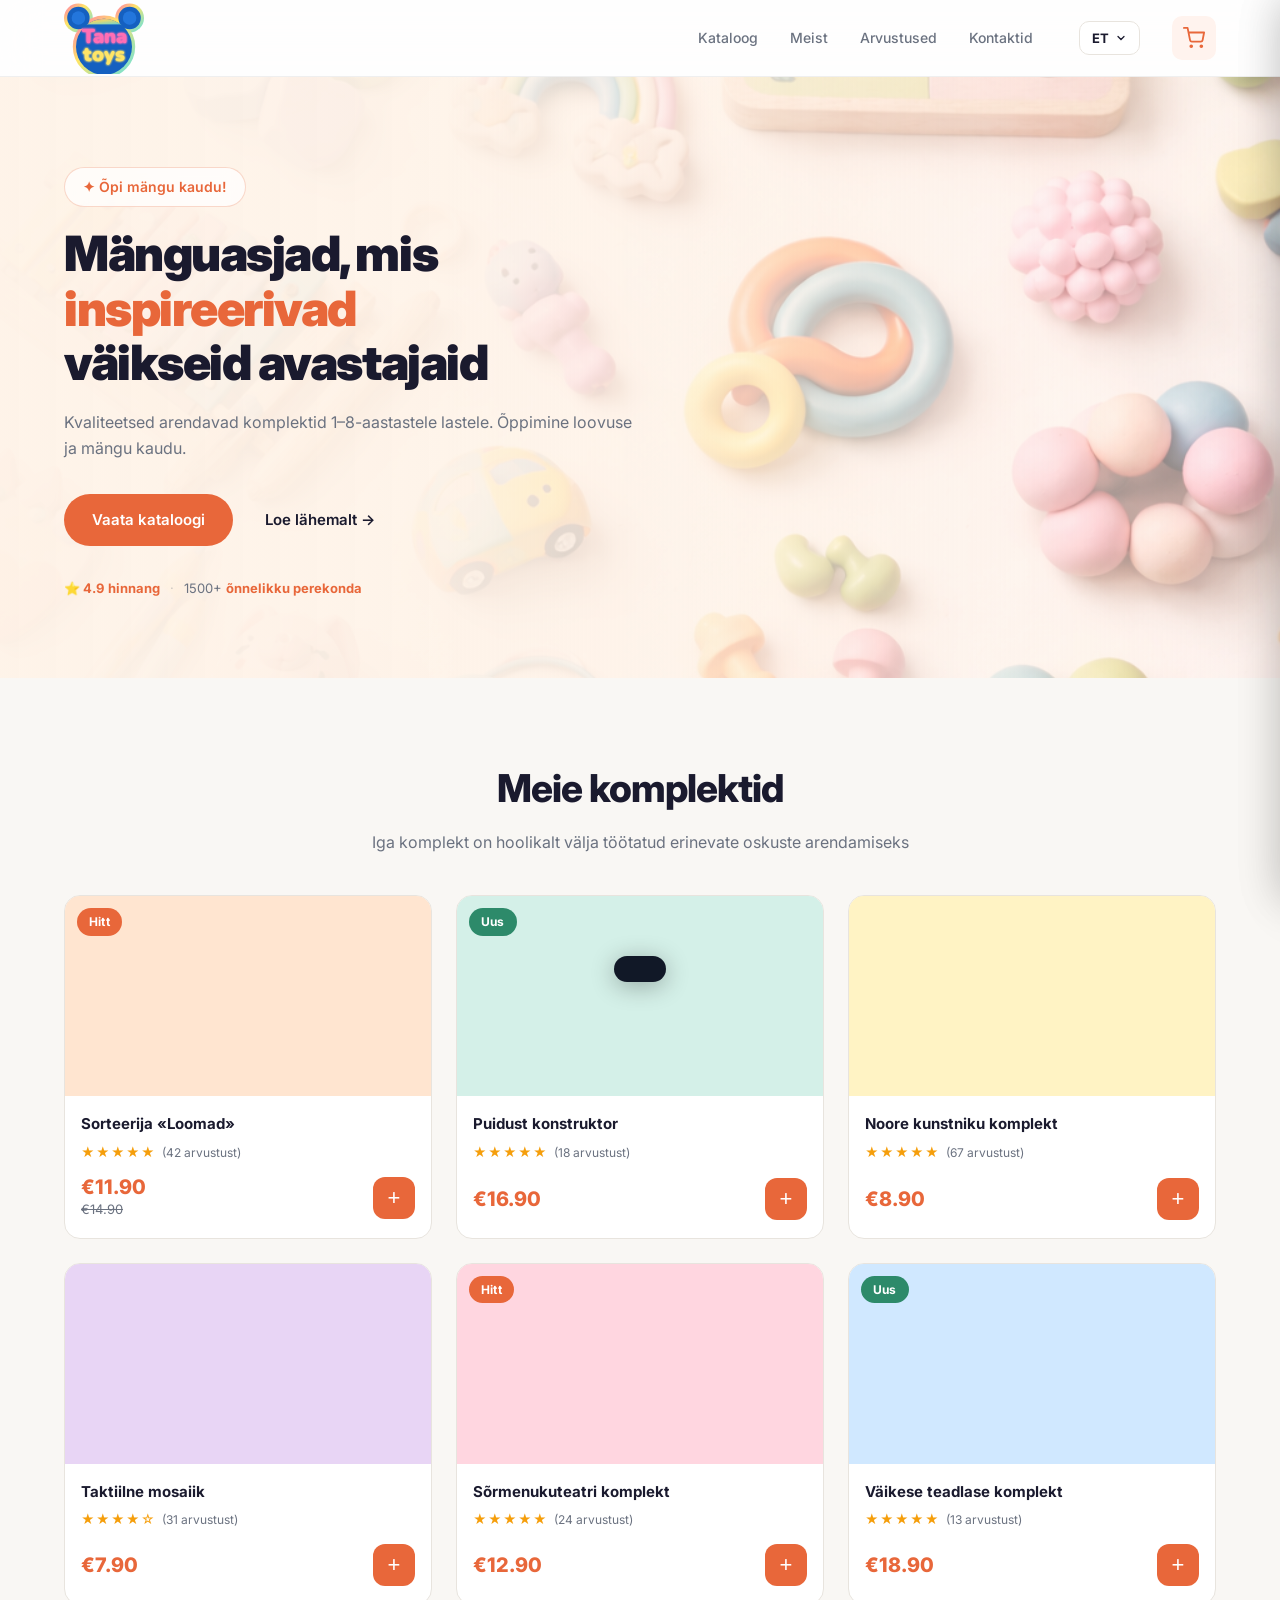
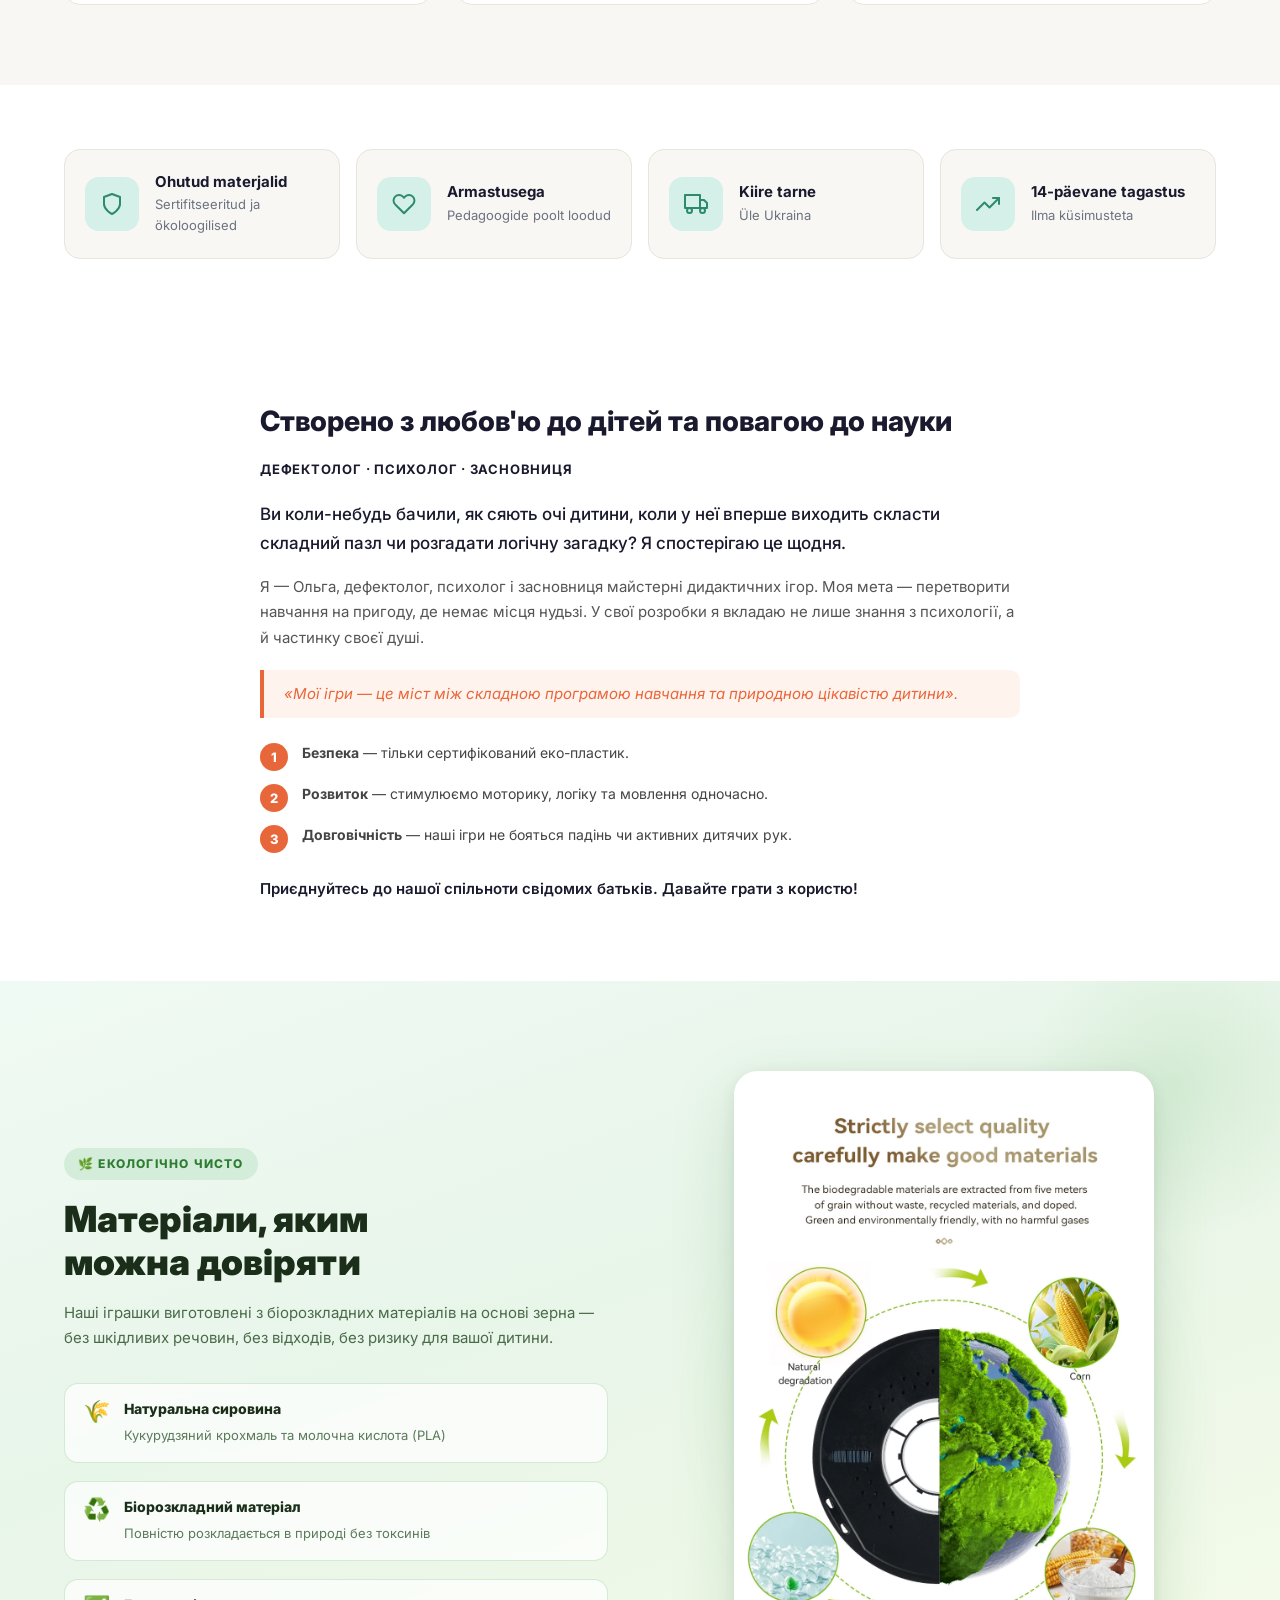
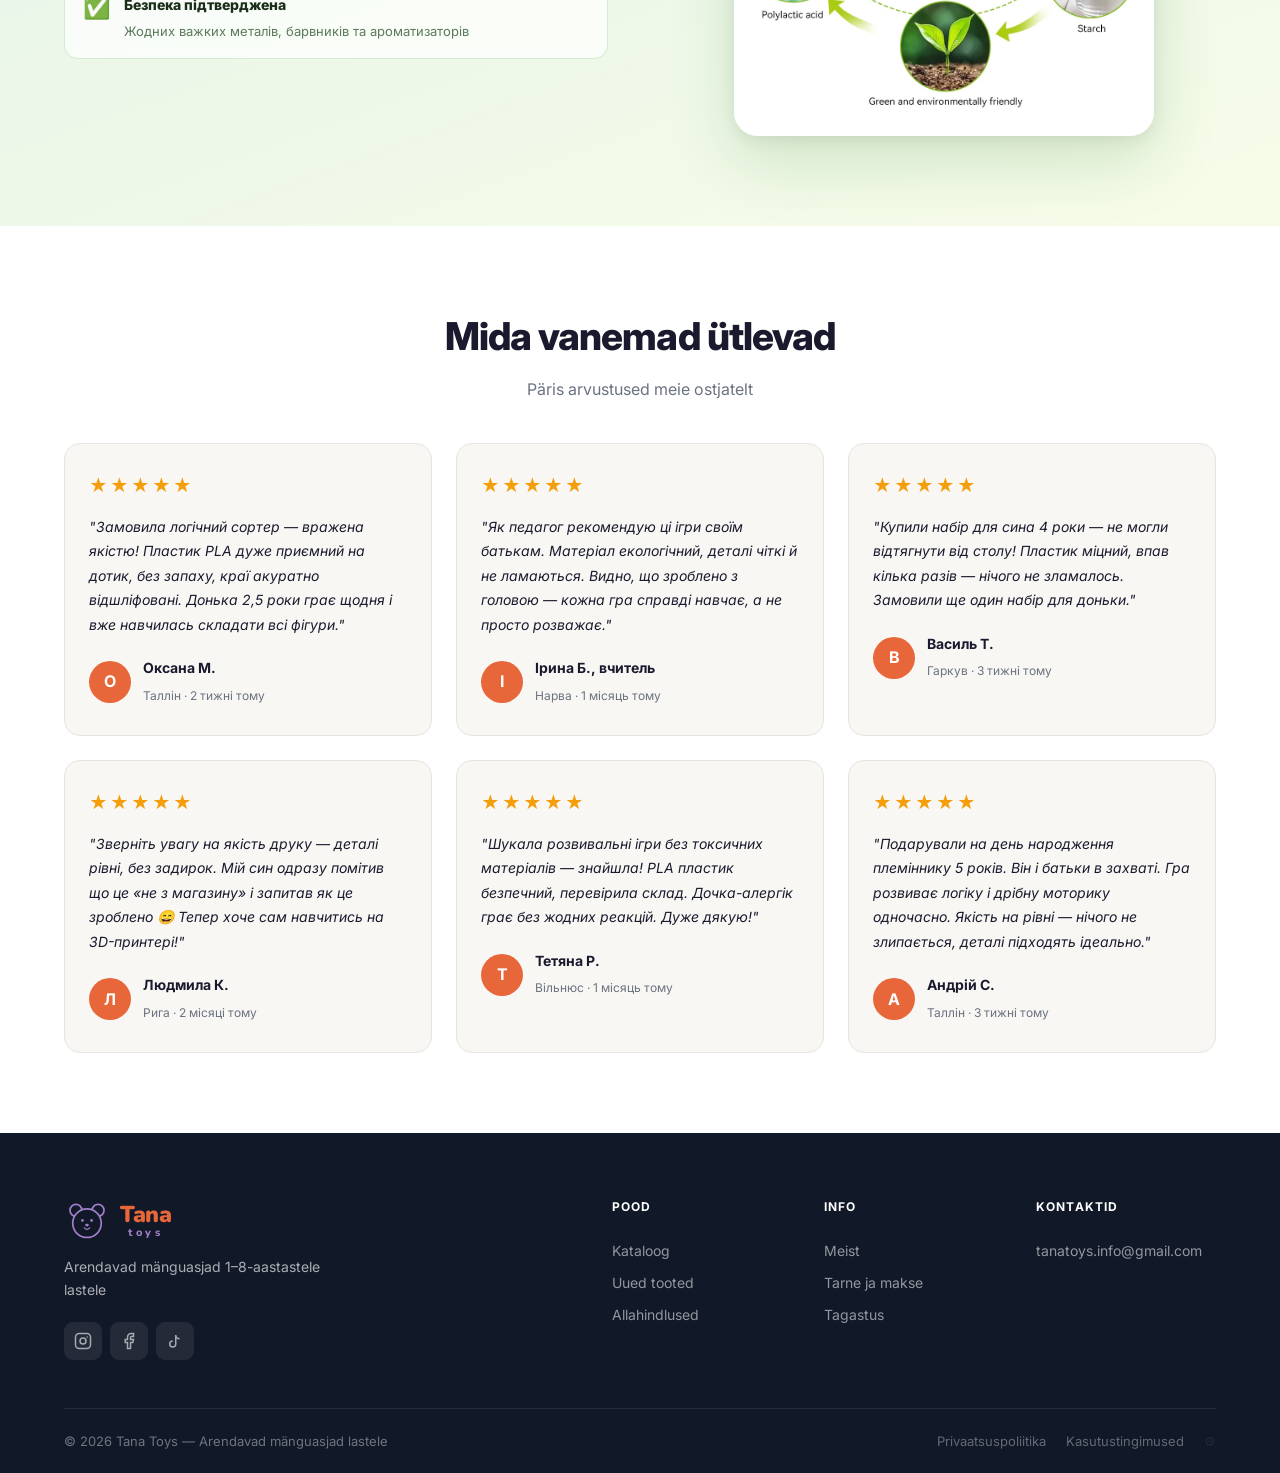
==== index.html @ 95b5d334 "Fix logo: full bear badge with neon text inside, remove duplicate text, taller header" ====
<!DOCTYPE html>
<html lang="uk">
<head>
    <meta charset="UTF-8">
    <meta name="viewport" content="width=device-width, initial-scale=1.0">
    <title>Tana Toys — Розвивальні іграшки для дітей</title>
    <link rel="preconnect" href="https://fonts.googleapis.com">
    <link rel="preconnect" href="https://fonts.gstatic.com" crossorigin>
    <link href="https://fonts.googleapis.com/css2?family=Inter:wght@400;500;600;700;800;900&family=Nunito:wght@700;800;900&display=swap" rel="stylesheet">
    <link rel="stylesheet" href="style.css">
</head>
<body>

    <!-- HEADER -->
    <header class="header" id="header">
        <div class="container">
            <div class="header-inner">
                <a href="#" class="logo">
                    <svg class="logo-bear" width="80" height="72" viewBox="0 0 200 180" xmlns="http://www.w3.org/2000/svg">
                        <defs>
                            <linearGradient id="lg-ih" x1="0%" y1="0%" x2="100%" y2="100%">
                                <stop offset="0%" stop-color="#ff6eb4"/><stop offset="40%" stop-color="#ffe566"/><stop offset="100%" stop-color="#5de0e6"/>
                            </linearGradient>
                            <filter id="glow-ih"><feGaussianBlur stdDeviation="2.5" result="b"/><feMerge><feMergeNode in="b"/><feMergeNode in="b"/><feMergeNode in="SourceGraphic"/></feMerge></filter>
                        </defs>
                        <circle cx="36" cy="40" r="36" fill="url(#lg-ih)"/>
                        <circle cx="164" cy="40" r="36" fill="url(#lg-ih)"/>
                        <circle cx="100" cy="112" r="78" fill="url(#lg-ih)"/>
                        <circle cx="36" cy="40" r="28" fill="#1560c0"/>
                        <circle cx="164" cy="40" r="28" fill="#1560c0"/>
                        <circle cx="100" cy="112" r="70" fill="#1560c0"/>
                        <circle cx="36" cy="40" r="17" fill="#2a80e8" opacity="0.7"/>
                        <circle cx="164" cy="40" r="17" fill="#2a80e8" opacity="0.7"/>
                        <clipPath id="cp-ih"><circle cx="100" cy="112" r="70"/></clipPath>
                        <rect x="30" y="42" width="140" height="14" fill="url(#lg-ih)" clip-path="url(#cp-ih)" opacity="0.9"/>
                        <text x="100" y="102" text-anchor="middle" font-family="Nunito,sans-serif" font-weight="900" font-size="50" fill="#ff6eb4" filter="url(#glow-ih)">Tana</text>
                        <text x="100" y="148" text-anchor="middle" font-family="Nunito,sans-serif" font-weight="900" font-size="50" fill="#ffe566" filter="url(#glow-ih)">toys</text>
                    </svg>
                </a>
                <nav class="nav">
                    <a href="#products" data-i18n="nav_catalog">Каталог</a>
                    <a href="#about" data-i18n="nav_about">Про нас</a>
                    <a href="#reviews" data-i18n="nav_reviews">Відгуки</a>
                    <a href="#contact" data-i18n="nav_contacts">Контакти</a>
                </nav>

                <!-- LANGUAGE SWITCHER -->
                <div class="lang-switcher" id="langSwitcher">
                    <button class="lang-btn" id="langBtn">
                        <span id="langCurrent">UA</span>
                        <svg width="12" height="12" viewBox="0 0 24 24" fill="none" stroke="currentColor" stroke-width="2.5" stroke-linecap="round"><polyline points="6 9 12 15 18 9"/></svg>
                    </button>
                    <div class="lang-dropdown" id="langDropdown">
                        <button class="lang-option" data-lang="et"><span class="lc">ET</span> Eesti</button>
                        <button class="lang-option" data-lang="en"><span class="lc">EN</span> English</button>
                        <button class="lang-option" data-lang="lt"><span class="lc">LT</span> Lietuvių</button>
                        <button class="lang-option" data-lang="lv"><span class="lc">LV</span> Latviešu</button>
                        <button class="lang-option" data-lang="ru"><span class="lc">RU</span> Русский</button>
                        <button class="lang-option" data-lang="uk"><span class="lc">UA</span> Українська</button>
                    </div>
                </div>

                <!-- HAMBURGER -->
                <button class="hamburger" id="hamburgerBtn" aria-label="Меню">
                    <span></span>
                    <span></span>
                    <span></span>
                </button>

                <button class="cart-btn" id="cartBtn" aria-label="Кошик">
                    <svg width="22" height="22" viewBox="0 0 24 24" fill="none" stroke="currentColor" stroke-width="2" stroke-linecap="round" stroke-linejoin="round">
                        <circle cx="9" cy="21" r="1"/><circle cx="20" cy="21" r="1"/>
                        <path d="M1 1h4l2.68 13.39a2 2 0 0 0 2 1.61h9.72a2 2 0 0 0 2-1.61L23 6H6"/>
                    </svg>
                    <span class="cart-count" id="cartCount">0</span>
                </button>
            </div>
        </div>
    </header>

    <!-- MOBILE MENU -->
    <div class="mobile-menu-overlay" id="mobileMenuOverlay"></div>
    <div class="mobile-menu" id="mobileMenu">
        <div class="mobile-menu-header">
            <a href="#" class="logo">
                <svg width="80" height="72" viewBox="0 0 200 180" xmlns="http://www.w3.org/2000/svg">
                    <defs>
                        <linearGradient id="lg-im" x1="0%" y1="0%" x2="100%" y2="100%">
                            <stop offset="0%" stop-color="#ff6eb4"/><stop offset="40%" stop-color="#ffe566"/><stop offset="100%" stop-color="#5de0e6"/>
                        </linearGradient>
                        <filter id="glow-im"><feGaussianBlur stdDeviation="2.5" result="b"/><feMerge><feMergeNode in="b"/><feMergeNode in="b"/><feMergeNode in="SourceGraphic"/></feMerge></filter>
                    </defs>
                    <circle cx="36" cy="40" r="36" fill="url(#lg-im)"/>
                    <circle cx="164" cy="40" r="36" fill="url(#lg-im)"/>
                    <circle cx="100" cy="112" r="78" fill="url(#lg-im)"/>
                    <circle cx="36" cy="40" r="28" fill="#1560c0"/>
                    <circle cx="164" cy="40" r="28" fill="#1560c0"/>
                    <circle cx="100" cy="112" r="70" fill="#1560c0"/>
                    <circle cx="36" cy="40" r="17" fill="#2a80e8" opacity="0.7"/>
                    <circle cx="164" cy="40" r="17" fill="#2a80e8" opacity="0.7"/>
                    <clipPath id="cp-im"><circle cx="100" cy="112" r="70"/></clipPath>
                    <rect x="30" y="42" width="140" height="14" fill="url(#lg-im)" clip-path="url(#cp-im)" opacity="0.9"/>
                    <text x="100" y="102" text-anchor="middle" font-family="Nunito,sans-serif" font-weight="900" font-size="50" fill="#ff6eb4" filter="url(#glow-im)">Tana</text>
                    <text x="100" y="148" text-anchor="middle" font-family="Nunito,sans-serif" font-weight="900" font-size="50" fill="#ffe566" filter="url(#glow-im)">toys</text>
                </svg>
            </a>
            <button class="mobile-menu-close" id="mobileMenuClose">✕</button>
        </div>
        <nav class="mobile-nav">
            <a href="#products" class="mobile-nav-link" data-i18n="nav_catalog">Каталог</a>
            <a href="#about" class="mobile-nav-link" data-i18n="nav_about">Про нас</a>
            <a href="#reviews" class="mobile-nav-link" data-i18n="nav_reviews">Відгуки</a>
            <a href="#contact" class="mobile-nav-link" data-i18n="nav_contacts">Контакти</a>
        </nav>
        <div class="mobile-menu-langs">
            <button class="mobile-lang-btn" data-lang="et">🇪🇪 Eesti</button>
            <button class="mobile-lang-btn" data-lang="en">🇬🇧 English</button>
            <button class="mobile-lang-btn" data-lang="lt">🇱🇹 Lietuvių</button>
            <button class="mobile-lang-btn" data-lang="lv">🇱🇻 Latviešu</button>
            <button class="mobile-lang-btn" data-lang="ru">🇷🇺 Русский</button>
            <button class="mobile-lang-btn" data-lang="uk">🇺🇦 Українська</button>
        </div>
    </div>

    <!-- HERO -->
    <section class="hero">
        <div class="container">
            <div class="hero-inner">
                <div class="hero-content">
                    <div class="hero-badge" data-i18n="hero_badge">✦ Розвивай через гру!</div>
                    <h1 data-i18n-html="hero_title">Іграшки, що <span class="accent">надихають</span><br>маленьких дослідників</h1>
                    <p class="hero-sub" data-i18n="hero_sub">Якісні розвивальні набори для дітей від 1 до 8 років. Навчання через творчість та гру.</p>
                    <div class="hero-actions">
                        <a href="#products" class="btn btn-primary" data-i18n="hero_btn1">Переглянути каталог</a>
                        <a href="#about" class="btn btn-ghost" data-i18n="hero_btn2">Дізнатись більше →</a>
                    </div>
                    <div class="hero-trust">
                        <div class="trust-item"><span>⭐ 4.9</span> <span data-i18n="trust_rating">рейтинг</span></div>
                        <div class="trust-sep">·</div>
                        <div class="trust-item">1500+ <span data-i18n="trust_families">щасливих сімей</span></div>
                    </div>
                </div>
            </div>
        </div>
    </section>

    <!-- PRODUCTS -->
    <section class="products-section" id="products">
        <div class="container">
            <div class="section-header animate-on-scroll">
                <h2 data-i18n="products_title">Наші набори</h2>
                <p data-i18n="products_sub">Кожен набір ретельно розроблений для розвитку різних навичок</p>
            </div>
            <div class="products-grid" id="productsGrid"></div>
        </div>
    </section>

    <!-- FEATURES -->
    <section class="features" id="features">
        <div class="container">
            <div class="features-grid">
                <div class="feature-card animate-on-scroll">
                    <div class="feature-icon">
                        <svg width="24" height="24" viewBox="0 0 24 24" fill="none" stroke="currentColor" stroke-width="2" stroke-linecap="round" stroke-linejoin="round">
                            <path d="M12 22s8-4 8-10V5l-8-3-8 3v7c0 6 8 10 8 10z"/>
                        </svg>
                    </div>
                    <div class="feature-text">
                        <h3 data-i18n="feat1_title">Безпечні матеріали</h3>
                        <p data-i18n="feat1_sub">Сертифіковані та екологічні</p>
                    </div>
                </div>
                <div class="feature-card animate-on-scroll">
                    <div class="feature-icon">
                        <svg width="24" height="24" viewBox="0 0 24 24" fill="none" stroke="currentColor" stroke-width="2" stroke-linecap="round" stroke-linejoin="round">
                            <path d="M20.84 4.61a5.5 5.5 0 0 0-7.78 0L12 5.67l-1.06-1.06a5.5 5.5 0 0 0-7.78 7.78l1.06 1.06L12 21.23l7.78-7.78 1.06-1.06a5.5 5.5 0 0 0 0-7.78z"/>
                        </svg>
                    </div>
                    <div class="feature-text">
                        <h3 data-i18n="feat2_title">З любов'ю</h3>
                        <p data-i18n="feat2_sub">Розроблено педагогами</p>
                    </div>
                </div>
                <div class="feature-card animate-on-scroll">
                    <div class="feature-icon">
                        <svg width="24" height="24" viewBox="0 0 24 24" fill="none" stroke="currentColor" stroke-width="2" stroke-linecap="round" stroke-linejoin="round">
                            <rect x="1" y="3" width="15" height="13"/>
                            <polygon points="16 8 20 8 23 11 23 16 16 16 16 8"/>
                            <circle cx="5.5" cy="18.5" r="2.5"/>
                            <circle cx="18.5" cy="18.5" r="2.5"/>
                        </svg>
                    </div>
                    <div class="feature-text">
                        <h3 data-i18n="feat3_title">Швидка доставка</h3>
                        <p data-i18n="feat3_sub">По всій Україні</p>
                    </div>
                </div>
                <div class="feature-card animate-on-scroll">
                    <div class="feature-icon">
                        <svg width="24" height="24" viewBox="0 0 24 24" fill="none" stroke="currentColor" stroke-width="2" stroke-linecap="round" stroke-linejoin="round">
                            <polyline points="23 6 13.5 15.5 8.5 10.5 1 18"/>
                            <polyline points="17 6 23 6 23 12"/>
                        </svg>
                    </div>
                    <div class="feature-text">
                        <h3 data-i18n="feat4_title">Повернення 14 днів</h3>
                        <p data-i18n="feat4_sub">Без зайвих питань</p>
                    </div>
                </div>
            </div>
        </div>
    </section>

    <!-- ABOUT -->
    <section class="about-section" id="about">
        <div class="container">
            <div class="about-inner">
                <div class="about-text">
                    <h2 class="about-title">Створено з любов'ю до дітей та повагою до науки</h2>
                    <p class="about-role">Дефектолог · Психолог · Засновниця</p>
                    <p class="about-lead">Ви коли-небудь бачили, як сяють очі дитини, коли у неї вперше виходить скласти складний пазл чи розгадати логічну загадку? Я спостерігаю це щодня.</p>
                    <p class="about-body">Я — Ольга, дефектолог, психолог і засновниця майстерні дидактичних ігор. Моя мета — перетворити навчання на пригоду, де немає місця нудьзі. У свої розробки я вкладаю не лише знання з психології, а й частинку своєї душі.</p>
                    <blockquote class="about-quote">«Мої ігри — це міст між складною програмою навчання та природною цікавістю дитини».</blockquote>
                    <div class="about-values">
                        <div class="about-value">
                            <span class="about-value-num">1</span>
                            <div><strong>Безпека</strong> — тільки сертифікований еко-пластик.</div>
                        </div>
                        <div class="about-value">
                            <span class="about-value-num">2</span>
                            <div><strong>Розвиток</strong> — стимулюємо моторику, логіку та мовлення одночасно.</div>
                        </div>
                        <div class="about-value">
                            <span class="about-value-num">3</span>
                            <div><strong>Довговічність</strong> — наші ігри не бояться падінь чи активних дитячих рук.</div>
                        </div>
                    </div>
                    <p class="about-cta">Приєднуйтесь до нашої спільноти свідомих батьків. Давайте грати з користю!</p>
                </div>
            </div>
        </div>
    </section>

    <!-- ECO MATERIALS -->
    <section class="eco-section">
        <div class="container">
            <div class="eco-inner">
                <div class="eco-text animate-on-scroll">
                    <div class="eco-badge">🌿 Екологічно чисто</div>
                    <h2 class="eco-title">Матеріали, яким<br>можна довіряти</h2>
                    <p class="eco-lead">Наші іграшки виготовлені з біорозкладних матеріалів на основі зерна — без шкідливих речовин, без відходів, без ризику для вашої дитини.</p>
                    <div class="eco-pillars">
                        <div class="eco-pillar">
                            <div class="eco-pillar-icon">🌾</div>
                            <div>
                                <strong>Натуральна сировина</strong>
                                <span>Кукурудзяний крохмаль та молочна кислота (PLA)</span>
                            </div>
                        </div>
                        <div class="eco-pillar">
                            <div class="eco-pillar-icon">♻️</div>
                            <div>
                                <strong>Біорозкладний матеріал</strong>
                                <span>Повністю розкладається в природі без токсинів</span>
                            </div>
                        </div>
                        <div class="eco-pillar">
                            <div class="eco-pillar-icon">✅</div>
                            <div>
                                <strong>Безпека підтверджена</strong>
                                <span>Жодних важких металів, барвників та ароматизаторів</span>
                            </div>
                        </div>
                    </div>
                </div>
                <div class="eco-image-wrap animate-on-scroll">
                    <img src="eco-materials.webp" alt="Еко матеріали" class="eco-img">
                    <div class="eco-img-glow"></div>
                </div>
            </div>
        </div>
    </section>

    <!-- REVIEWS -->
    <section class="reviews-section" id="reviews">
        <div class="container">
            <div class="section-header animate-on-scroll">
                <h2 data-i18n="reviews_title">Що кажуть батьки</h2>
                <p data-i18n="reviews_sub">Реальні відгуки від наших покупців</p>
            </div>
            <div class="reviews-grid">
                <div class="review-card animate-on-scroll">
                    <div class="review-stars">★★★★★</div>
                    <p class="review-text">"Замовила логічний сортер — вражена якістю! Пластик PLA дуже приємний на дотик, без запаху, краї акуратно відшліфовані. Донька 2,5 роки грає щодня і вже навчилась складати всі фігури."</p>
                    <div class="review-author">
                        <div class="review-avatar">О</div>
                        <div class="review-info">
                            <strong>Оксана М.</strong>
                            <span>Таллін · 2 тижні тому</span>
                        </div>
                    </div>
                </div>
                <div class="review-card animate-on-scroll">
                    <div class="review-stars">★★★★★</div>
                    <p class="review-text">"Як педагог рекомендую ці ігри своїм батькам. Матеріал екологічний, деталі чіткі й не ламаються. Видно, що зроблено з головою — кожна гра справді навчає, а не просто розважає."</p>
                    <div class="review-author">
                        <div class="review-avatar">І</div>
                        <div class="review-info">
                            <strong>Ірина Б., вчитель</strong>
                            <span>Нарва · 1 місяць тому</span>
                        </div>
                    </div>
                </div>
                <div class="review-card animate-on-scroll">
                    <div class="review-stars">★★★★★</div>
                    <p class="review-text">"Купили набір для сина 4 роки — не могли відтягнути від столу! Пластик міцний, впав кілька разів — нічого не зламалось. Замовили ще один набір для доньки."</p>
                    <div class="review-author">
                        <div class="review-avatar">В</div>
                        <div class="review-info">
                            <strong>Василь Т.</strong>
                            <span>Гаркув · 3 тижні тому</span>
                        </div>
                    </div>
                </div>
                <div class="review-card animate-on-scroll">
                    <div class="review-stars">★★★★★</div>
                    <p class="review-text">"Зверніть увагу на якість друку — деталі рівні, без задирок. Мій син одразу помітив що це «не з магазину» і запитав як це зроблено 😄 Тепер хоче сам навчитись на 3D-принтері!"</p>
                    <div class="review-author">
                        <div class="review-avatar">Л</div>
                        <div class="review-info">
                            <strong>Людмила К.</strong>
                            <span>Рига · 2 місяці тому</span>
                        </div>
                    </div>
                </div>
                <div class="review-card animate-on-scroll">
                    <div class="review-stars">★★★★★</div>
                    <p class="review-text">"Шукала розвивальні ігри без токсичних матеріалів — знайшла! PLA пластик безпечний, перевірила склад. Дочка-алергік грає без жодних реакцій. Дуже дякую!"</p>
                    <div class="review-author">
                        <div class="review-avatar">Т</div>
                        <div class="review-info">
                            <strong>Тетяна Р.</strong>
                            <span>Вільнюс · 1 місяць тому</span>
                        </div>
                    </div>
                </div>
                <div class="review-card animate-on-scroll">
                    <div class="review-stars">★★★★★</div>
                    <p class="review-text">"Подарували на день народження племіннику 5 років. Він і батьки в захваті. Гра розвиває логіку і дрібну моторику одночасно. Якість на рівні — нічого не злипається, деталі підходять ідеально."</p>
                    <div class="review-author">
                        <div class="review-avatar">А</div>
                        <div class="review-info">
                            <strong>Андрій С.</strong>
                            <span>Таллін · 3 тижні тому</span>
                        </div>
                    </div>
                </div>
            </div>
        </div>
    </section>


    <!-- FOOTER -->
    <footer class="footer" id="contact">
        <div class="container">
            <div class="footer-inner">
                <div class="footer-brand">
                    <a href="#" class="logo">
                        <svg class="logo-bear" width="46" height="46" viewBox="0 0 100 100" fill="none">
                            <circle cx="26" cy="29" r="13" stroke="#A07EC8" stroke-width="3.8" fill="#111827"/>
                            <circle cx="74" cy="29" r="13" stroke="#A07EC8" stroke-width="3.8" fill="#111827"/>
                            <circle cx="50" cy="57" r="31" stroke="#A07EC8" stroke-width="3.8" fill="#111827"/>
                            <circle cx="40" cy="51" r="3" fill="#A07EC8"/>
                            <circle cx="60" cy="51" r="3" fill="#A07EC8"/>
                            <ellipse cx="50" cy="61" rx="4" ry="3" fill="#A07EC8"/>
                            <path d="M44 67 Q50 74 56 67" stroke="#A07EC8" stroke-width="2.6" stroke-linecap="round" fill="none"/>
                        </svg>
                        <div class="logo-text-wrap">
                            <span class="logo-tana">Tana</span>
                            <span class="logo-toys">toys</span>
                        </div>
                    </a>
                    <p data-i18n="footer_brand">Розвивальні іграшки для дітей від 1 до 8 років</p>
                    <div class="footer-social">
                        <a href="https://www.instagram.com/tana__toys?igsh=b3F1NjJveHdsN2Js&utm_source=qr" target="_blank" rel="noopener" aria-label="Instagram">
                            <svg width="18" height="18" viewBox="0 0 24 24" fill="none" stroke="currentColor" stroke-width="2">
                                <rect x="2" y="2" width="20" height="20" rx="5" ry="5"/>
                                <circle cx="12" cy="12" r="4"/>
                                <circle cx="17.5" cy="6.5" r="1" fill="currentColor" stroke="none"/>
                            </svg>
                        </a>
                        <a href="#" aria-label="Facebook">
                            <svg width="18" height="18" viewBox="0 0 24 24" fill="none" stroke="currentColor" stroke-width="2">
                                <path d="M18 2h-3a5 5 0 0 0-5 5v3H7v4h3v8h4v-8h3l1-4h-4V7a1 1 0 0 1 1-1h3z"/>
                            </svg>
                        </a>
                        <a href="https://www.tiktok.com/@tana.toys.tallinn?_r=1" target="_blank" rel="noopener" aria-label="TikTok">
                            <svg width="18" height="18" viewBox="0 0 24 24" fill="none" stroke="currentColor" stroke-width="2">
                                <path d="M9 12a4 4 0 1 0 4 4V4a5 5 0 0 0 5 5"/>
                            </svg>
                        </a>
                    </div>
                </div>
                <div class="footer-links">
                    <div class="footer-col">
                        <h4 data-i18n="footer_col1_title">Магазин</h4>
                        <a href="#products" data-i18n="footer_link_catalog">Каталог</a>
                        <a href="#" data-i18n="footer_link_new">Нові надходження</a>
                        <a href="#" data-i18n="footer_link_sales">Знижки та акції</a>
                    </div>
                    <div class="footer-col">
                        <h4 data-i18n="footer_col2_title">Інформація</h4>
                        <a href="#" data-i18n="footer_link_about">Про нас</a>
                        <a href="#" data-i18n="footer_link_delivery">Доставка і оплата</a>
                        <a href="#" data-i18n="footer_link_returns">Повернення</a>
                    </div>
                    <div class="footer-col">
                        <h4 data-i18n="footer_col3_title">Контакти</h4>
                        <a href="mailto:tanatoys.info@gmail.com">tanatoys.info@gmail.com</a>
                    </div>
                </div>
            </div>
            <div class="footer-bottom">
                <p data-i18n="footer_copyright">© 2026 Tana Toys — Розвивальні іграшки для дітей</p>
                <div class="footer-bottom-links">
                    <a href="#" data-i18n="footer_privacy">Політика конфіденційності</a>
                    <a href="#" data-i18n="footer_terms">Умови використання</a>
                    <a href="admin.html" class="admin-link">⚙</a>
                </div>
            </div>
        </div>
    </footer>

    <!-- CART DRAWER -->
    <div class="cart-overlay" id="cartOverlay"></div>
    <div class="cart-drawer" id="cartDrawer">
        <div class="cart-drawer-header">
            <h3 data-i18n="cart_title">Кошик</h3>
            <button class="cart-close-btn" id="cartClose">
                <svg width="20" height="20" viewBox="0 0 24 24" fill="none" stroke="currentColor" stroke-width="2">
                    <line x1="18" y1="6" x2="6" y2="18"/><line x1="6" y1="6" x2="18" y2="18"/>
                </svg>
            </button>
        </div>
        <div class="cart-body" id="cartBody">
            <div class="cart-empty-state">
                <div class="cart-empty-icon">🛒</div>
                <p data-i18n="cart_empty_title">Кошик порожній</p>
                <span data-i18n="cart_empty_sub">Додай товари, щоб почати покупки</span>
            </div>
        </div>
        <div class="cart-footer" id="cartFooter">
            <div class="cart-total-row">
                <span data-i18n="cart_total_label">Разом:</span>
                <strong id="cartTotalPrice">0 грн</strong>
            </div>
            <button class="btn btn-primary" id="checkoutBtn" style="width:100%;margin-top:12px" data-i18n="cart_checkout">Оформити замовлення</button>
        </div>
    </div>

    <!-- TOAST -->
    <div class="toast" id="toast"></div>

    <!-- CHECKOUT MODAL -->
    <div class="checkout-overlay" id="checkoutOverlay">
        <div class="checkout-modal" id="checkoutModal">
            <button class="checkout-close" id="checkoutClose">✕</button>
            <div class="checkout-inner" id="checkoutInner">

                <!-- Left: form -->
                <div class="checkout-form-side">
                    <h2 class="checkout-title">Оформлення замовлення</h2>

                    <div class="checkout-section-label">Контактні дані</div>
                    <div class="checkout-row">
                        <div class="checkout-field">
                            <label>Ім'я</label>
                            <input type="text" id="coFirstName" placeholder="Ім'я" autocomplete="given-name">
                        </div>
                        <div class="checkout-field">
                            <label>Прізвище</label>
                            <input type="text" id="coLastName" placeholder="Прізвище" autocomplete="family-name">
                        </div>
                    </div>
                    <div class="checkout-row">
                        <div class="checkout-field">
                            <label>Email</label>
                            <input type="email" id="coEmail" placeholder="email@example.com" autocomplete="email">
                        </div>
                        <div class="checkout-field">
                            <label>Телефон</label>
                            <input type="tel" id="coPhone" placeholder="+372 5xxx xxxx" autocomplete="tel">
                        </div>
                    </div>

                    <div class="checkout-section-label" style="margin-top:20px">Спосіб доставки</div>
                    <div class="delivery-options">
                        <label class="delivery-option">
                            <input type="radio" name="delivery" value="omniva" checked onchange="updateDeliveryUI()">
                            <div class="delivery-option-box">
                                <div class="delivery-logo omniva-logo">OMNIVA</div>
                                <div class="delivery-name">Omniva pakiautomaat</div>
                                <div class="delivery-price">€2.90</div>
                            </div>
                        </label>
                        <label class="delivery-option">
                            <input type="radio" name="delivery" value="smartpost" onchange="updateDeliveryUI()">
                            <div class="delivery-option-box">
                                <div class="delivery-logo smartpost-logo">SmartPOST</div>
                                <div class="delivery-name">SmartPOST pakiautomaat</div>
                                <div class="delivery-price">€2.90</div>
                            </div>
                        </label>
                        <label class="delivery-option">
                            <input type="radio" name="delivery" value="dpd" onchange="updateDeliveryUI()">
                            <div class="delivery-option-box">
                                <div class="delivery-logo dpd-logo">DPD</div>
                                <div class="delivery-name">DPD pakiautomaat</div>
                                <div class="delivery-price">€2.90</div>
                            </div>
                        </label>
                        <label class="delivery-option">
                            <input type="radio" name="delivery" value="courier" onchange="updateDeliveryUI()">
                            <div class="delivery-option-box">
                                <div class="delivery-logo courier-logo">🚚</div>
                                <div class="delivery-name">Kullerteenus (kulleriga)</div>
                                <div class="delivery-price">€4.90</div>
                            </div>
                        </label>
                    </div>

                    <div class="checkout-row" style="margin-top:16px">
                        <div class="checkout-field">
                            <label>Місто</label>
                            <select id="coCity">
                                <option value="">— Оберіть місто —</option>
                                <option>Tallinn</option>
                                <option>Tartu</option>
                                <option>Narva</option>
                                <option>Pärnu</option>
                                <option>Kohtla-Järve</option>
                                <option>Viljandi</option>
                                <option>Rakvere</option>
                                <option>Maardu</option>
                                <option>Sillamäe</option>
                                <option>Keila</option>
                                <option>Haapsalu</option>
                                <option>Võru</option>
                            </select>
                        </div>
                        <div class="checkout-field" id="terminalField">
                            <label id="terminalLabel">Назва пакетомату</label>
                            <input type="text" id="coTerminal" placeholder="напр. Ülemiste keskus">
                        </div>
                    </div>

                    <div class="checkout-field" id="addressField" style="display:none;margin-top:0">
                        <label>Адреса доставки</label>
                        <input type="text" id="coAddress" placeholder="Вулиця, будинок, квартира">
                    </div>

                    <div class="checkout-section-label" style="margin-top:20px">Спосіб оплати</div>
                    <div class="payment-info-box">
                        <div class="payment-info-icon">🏦</div>
                        <div>
                            <div class="payment-info-title">Pangaülekanne (банківський переказ)</div>
                            <div class="payment-info-note">Реквізити для оплати ви отримаєте після підтвердження замовлення</div>
                        </div>
                    </div>

                    <div class="checkout-field" style="margin-top:12px">
                        <label>Коментар до замовлення <span style="font-weight:400;color:#999">(необов'язково)</span></label>
                        <textarea id="coComment" rows="2" placeholder="Побажання, уточнення..."></textarea>
                    </div>

                    <button class="checkout-submit-btn" id="checkoutSubmitBtn" onclick="submitOrder()">
                        Підтвердити замовлення
                    </button>
                </div>

                <!-- Right: order summary -->
                <div class="checkout-summary-side">
                    <div class="checkout-section-label">Ваше замовлення</div>
                    <div id="checkoutItems" class="checkout-items"></div>
                    <div class="checkout-summary-totals">
                        <div class="checkout-summary-row">
                            <span>Товари</span>
                            <span id="coSubtotal">€0.00</span>
                        </div>
                        <div class="checkout-summary-row">
                            <span>Доставка</span>
                            <span id="coDeliveryPrice">€2.90</span>
                        </div>
                        <div class="checkout-summary-row checkout-summary-total">
                            <span>Разом</span>
                            <span id="coTotal">€0.00</span>
                        </div>
                    </div>
                </div>

            </div>

            <!-- SUCCESS STEP -->
            <div id="checkoutSuccess" style="display:none;padding:48px 40px;text-align:center;max-width:560px;margin:0 auto">
                <div style="width:72px;height:72px;background:#d4f0e8;border-radius:50%;display:flex;align-items:center;justify-content:center;margin:0 auto 20px;font-size:32px">✓</div>
                <h2 style="font-size:24px;font-weight:800;color:#1a1a2e;margin-bottom:8px">Замовлення прийнято!</h2>
                <p style="color:#888;font-size:14px;margin-bottom:28px">Ми надіслали підтвердження на вашу пошту. Будь ласка, здійсніть оплату.</p>

                <div style="background:#f4f2ef;border-radius:16px;padding:24px;text-align:left;margin-bottom:24px">
                    <div style="display:flex;align-items:center;justify-content:space-between;margin-bottom:16px">
                        <div style="font-size:12px;font-weight:800;color:#888;letter-spacing:0.08em;text-transform:uppercase">Реквізити для оплати</div>
                        <div style="display:flex;align-items:center;gap:8px;background:white;border-radius:8px;padding:6px 12px">
                            <img src="https://cdn.jsdelivr.net/npm/simple-icons@latest/icons/swedbank.svg" alt="Swedbank" width="20" height="20" style="filter:brightness(0) saturate(100%) invert(38%) sepia(99%) saturate(1200%) hue-rotate(1deg) brightness(105%)">
                            <span style="font-weight:800;font-size:13px;color:#FF5000">Swedbank</span>
                        </div>
                    </div>
                    <div style="display:flex;flex-direction:column;gap:12px">
                        <div style="display:flex;justify-content:space-between;align-items:center;font-size:14px">
                            <span style="color:#888">IBAN</span>
                            <span style="font-weight:700;font-family:monospace;font-size:15px" id="successIBAN">EE00 0000 0000 0000 0000</span>
                        </div>
                        <div style="display:flex;justify-content:space-between;font-size:14px">
                            <span style="color:#888">Отримувач</span>
                            <span style="font-weight:600" id="successRecipient">Ім'я Прізвище</span>
                        </div>
                        <div style="display:flex;justify-content:space-between;font-size:14px">
                            <span style="color:#888">Сума</span>
                            <span style="font-weight:800;color:#E8673A;font-size:16px" id="successAmount">€0.00</span>
                        </div>
                        <div style="height:1px;background:#e8e4df"></div>
                        <div style="display:flex;justify-content:space-between;font-size:14px">
                            <span style="color:#888">Призначення платежу</span>
                            <span style="font-weight:700" id="successOrderNum">#TT-0000</span>
                        </div>
                    </div>
                </div>

                <p style="font-size:13px;color:#aaa;margin-bottom:28px">Після отримання оплати ми відправимо ваше замовлення та надішлемо трекінг-номер.</p>
                <button onclick="closeCheckout()" style="padding:14px 40px;background:#E8673A;color:white;border:none;border-radius:12px;font-size:15px;font-weight:700;cursor:pointer">Закрити</button>
            </div>

        </div>
    </div>

    <!-- PRODUCT MODAL -->
    <div class="product-modal-overlay" id="productModalOverlay">
        <div class="product-modal" id="productModal">
            <button class="product-modal-close" id="productModalClose">✕</button>
            <div class="product-modal-inner">
                <div class="product-modal-media" id="productModalMedia"></div>
                <div class="product-modal-info">
                    <div class="product-modal-badge" id="productModalBadge"></div>
                    <h2 class="product-modal-name" id="productModalName"></h2>
                    <div class="product-modal-rating" id="productModalRating"></div>
                    <div class="product-modal-price" id="productModalPrice"></div>
                    <p class="product-modal-desc" id="productModalDesc"></p>
                    <button class="product-modal-cart-btn" id="productModalCartBtn">
                        <svg width="18" height="18" viewBox="0 0 24 24" fill="none" stroke="currentColor" stroke-width="2" stroke-linecap="round" stroke-linejoin="round"><circle cx="9" cy="21" r="1"/><circle cx="20" cy="21" r="1"/><path d="M1 1h4l2.68 13.39a2 2 0 0 0 2 1.61h9.72a2 2 0 0 0 2-1.61L23 6H6"/></svg>
                        <span data-i18n="add_to_cart">До кошика</span>
                    </button>
                </div>
            </div>
        </div>
    </div>

    <script src="https://www.gstatic.com/firebasejs/9.23.0/firebase-app-compat.js"></script>
    <script src="https://www.gstatic.com/firebasejs/9.23.0/firebase-firestore-compat.js"></script>
    <script src="https://cdn.jsdelivr.net/npm/@emailjs/browser@4/dist/email.min.js"></script>
    <script src="app.js"></script>
</body>
</html>
---- style.css ----
/* ===== RESET & BASE ===== */
*, *::before, *::after { box-sizing: border-box; margin: 0; padding: 0; }

:root {
    --primary: #E8673A;
    --primary-dark: #d05a2e;
    --primary-light: #fff3ee;
    --green: #2d8a6a;
    --green-light: #d4f0e8;
    --bg: #f9f7f4;
    --white: #ffffff;
    --text: #1a1a2e;
    --text-muted: #6b7280;
    --border: #e8e4de;
    --shadow: 0 2px 16px rgba(26,26,46,0.08);
    --shadow-hover: 0 10px 40px rgba(26,26,46,0.14);
    --radius: 16px;
    --radius-sm: 10px;
    --radius-full: 100px;
    --transition: 0.25s cubic-bezier(0.4, 0, 0.2, 1);
}

html { scroll-behavior: smooth; }

body {
    font-family: 'Inter', -apple-system, BlinkMacSystemFont, sans-serif;
    background: var(--bg);
    color: var(--text);
    line-height: 1.6;
    overflow-x: hidden;
}

a { text-decoration: none; color: inherit; }

.container {
    max-width: 1200px;
    margin: 0 auto;
    padding: 0 24px;
}

/* ===== BUTTONS ===== */
.btn {
    display: inline-flex;
    align-items: center;
    justify-content: center;
    gap: 8px;
    padding: 14px 28px;
    border-radius: var(--radius-full);
    font-size: 15px;
    font-weight: 600;
    cursor: pointer;
    border: none;
    transition: var(--transition);
    white-space: nowrap;
    font-family: inherit;
}

.btn-primary {
    background: var(--primary);
    color: white;
}
.btn-primary:hover {
    background: var(--primary-dark);
    transform: translateY(-2px);
    box-shadow: 0 6px 24px rgba(232, 103, 58, 0.4);
}

.btn-ghost {
    background: transparent;
    color: var(--text);
    padding: 14px 20px;
}
.btn-ghost:hover {
    background: rgba(0,0,0,0.05);
}

.btn-white {
    background: white;
    color: var(--primary);
    font-weight: 700;
}
.btn-white:hover {
    background: var(--primary-light);
    box-shadow: 0 4px 20px rgba(0,0,0,0.15);
    transform: translateY(-2px);
}

/* ===== HEADER ===== */
.header {
    position: sticky;
    top: 0;
    z-index: 100;
    background: rgba(255,255,255,0.85);
    backdrop-filter: blur(20px);
    -webkit-backdrop-filter: blur(20px);
    border-bottom: 1px solid rgba(0,0,0,0.06);
    transition: box-shadow var(--transition);
}

.header.scrolled {
    box-shadow: var(--shadow);
}

.header-inner {
    display: flex;
    align-items: center;
    gap: 32px;
    height: 76px;
}

.logo {
    display: flex;
    align-items: center;
    gap: 10px;
    flex-shrink: 0;
    text-decoration: none;
}

.logo-bear { flex-shrink: 0; }

.logo-text-wrap {
    display: flex;
    flex-direction: column;
    line-height: 1;
    gap: 1px;
}

.logo-tana {
    font-family: 'Nunito', sans-serif;
    font-size: 23px;
    font-weight: 900;
    color: #E8673A;
    letter-spacing: -0.5px;
    line-height: 1;
}

.logo-toys {
    font-family: 'Nunito', sans-serif;
    font-size: 11px;
    font-weight: 800;
    color: #A07EC8;
    letter-spacing: 3.5px;
    text-align: center;
}

.nav {
    display: flex;
    gap: 4px;
    margin-left: auto;
}

.nav a {
    padding: 8px 14px;
    border-radius: var(--radius-sm);
    font-size: 14px;
    font-weight: 500;
    color: var(--text-muted);
    transition: var(--transition);
}
.nav a:hover {
    background: rgba(0,0,0,0.05);
    color: var(--text);
}

.cart-btn {
    position: relative;
    width: 44px;
    height: 44px;
    border-radius: var(--radius-sm);
    background: var(--primary-light);
    border: none;
    cursor: pointer;
    display: flex;
    align-items: center;
    justify-content: center;
    color: var(--primary);
    transition: var(--transition);
    flex-shrink: 0;
}
.cart-btn:hover {
    background: var(--primary);
    color: white;
}

.cart-count {
    position: absolute;
    top: -5px;
    right: -5px;
    min-width: 20px;
    height: 20px;
    background: var(--primary);
    color: white;
    font-size: 11px;
    font-weight: 700;
    border-radius: 100px;
    display: flex;
    align-items: center;
    justify-content: center;
    border: 2px solid white;
    padding: 0 3px;
    opacity: 0;
    transform: scale(0);
    transition: var(--transition);
}
.cart-count.visible {
    opacity: 1;
    transform: scale(1);
}

/* ===== HERO ===== */
.hero {
    position: relative;
    padding: 90px 0 80px;
    background:
        linear-gradient(to right,
            rgba(254,243,232,0.97) 0%,
            rgba(254,243,232,0.92) 35%,
            rgba(254,240,225,0.55) 65%,
            rgba(254,235,210,0.18) 100%),
        url('toys-bg.png') center right / cover no-repeat;
    overflow: hidden;
}

.hero-inner {
    display: flex;
    align-items: center;
    position: relative;
    z-index: 1;
    max-width: 580px;
}

.hero-badge {
    display: inline-flex;
    align-items: center;
    gap: 7px;
    background: rgba(255,255,255,0.75);
    border: 1px solid rgba(232,103,58,0.25);
    color: var(--primary);
    padding: 8px 18px;
    border-radius: var(--radius-full);
    font-size: 14px;
    font-weight: 600;
    margin-bottom: 20px;
    backdrop-filter: blur(10px);
}

.hero-content h1 {
    font-size: clamp(2rem, 3.8vw, 3.2rem);
    font-weight: 900;
    line-height: 1.12;
    letter-spacing: -0.03em;
    color: var(--text);
    margin-bottom: 18px;
}

.hero-content h1 .accent {
    color: var(--primary);
}

.hero-sub {
    font-size: 16px;
    color: var(--text-muted);
    margin-bottom: 32px;
    line-height: 1.65;
}

.hero-actions {
    display: flex;
    gap: 12px;
    flex-wrap: wrap;
    margin-bottom: 32px;
}

.hero-trust {
    display: flex;
    align-items: center;
    gap: 10px;
    font-size: 13px;
    color: var(--text-muted);
    flex-wrap: wrap;
}
.trust-sep { opacity: 0.35; }
.trust-item span { color: var(--primary); font-weight: 700; }



/* ===== ABOUT ===== */
.about-section {
    padding: 80px 0;
    background: #fff;
}
.about-inner {
    max-width: 760px;
    margin: 0 auto;
}
.about-title {
    font-size: 28px;
    font-weight: 800;
    color: var(--text);
    line-height: 1.3;
    margin-bottom: 20px;
}
.about-role {
    font-size: 13px;
    font-weight: 700;
    color: var(--purple);
    letter-spacing: 0.06em;
    text-transform: uppercase;
    margin-bottom: 20px;
}
.about-lead {
    font-size: 17px;
    color: var(--text);
    line-height: 1.7;
    margin-bottom: 16px;
    font-weight: 500;
}
.about-body {
    font-size: 15px;
    color: #555;
    line-height: 1.7;
    margin-bottom: 20px;
}
.about-quote {
    border-left: 4px solid var(--primary);
    padding: 12px 20px;
    margin: 0 0 24px;
    font-size: 15px;
    font-style: italic;
    color: var(--primary);
    background: var(--primary-light);
    border-radius: 0 10px 10px 0;
    line-height: 1.6;
}
.about-values {
    display: flex;
    flex-direction: column;
    gap: 12px;
    margin-bottom: 24px;
}
.about-value {
    display: flex;
    align-items: flex-start;
    gap: 14px;
    font-size: 14px;
    color: #444;
    line-height: 1.5;
}
.about-value-num {
    width: 28px;
    height: 28px;
    border-radius: 50%;
    background: var(--primary);
    color: white;
    font-size: 13px;
    font-weight: 800;
    display: flex;
    align-items: center;
    justify-content: center;
    flex-shrink: 0;
    margin-top: 1px;
}
.about-cta {
    font-size: 15px;
    font-weight: 600;
    color: var(--text);
}
.about-avatar {
    display: flex;
    flex-direction: column;
    align-items: center;
    gap: 16px;
    text-align: center;
}
.about-avatar-circle {
    width: 180px;
    height: 180px;
    border-radius: 50%;
    background: linear-gradient(135deg, #f0ebf8, #fef3e8);
    display: flex;
    align-items: center;
    justify-content: center;
    border: 3px solid #e8d5f5;
}
.about-avatar-name {
    font-family: 'Nunito', sans-serif;
    font-size: 22px;
    font-weight: 900;
    color: var(--text);
}
.about-avatar-role {
    font-size: 12px;
    color: var(--text-muted);
    line-height: 1.6;
}

/* ===== FEATURES ===== */
.features {
    padding: 64px 0;
    background: var(--white);
}

.features-grid {
    display: grid;
    grid-template-columns: repeat(4, 1fr);
    gap: 16px;
}

.feature-card {
    display: flex;
    align-items: center;
    gap: 16px;
    padding: 22px 20px;
    background: var(--bg);
    border-radius: var(--radius);
    border: 1px solid var(--border);
    transition: var(--transition);
}
.feature-card:hover {
    transform: translateY(-5px);
    box-shadow: var(--shadow-hover);
    border-color: var(--green-light);
}

.feature-icon {
    width: 54px;
    height: 54px;
    border-radius: 14px;
    background: var(--green-light);
    color: var(--green);
    display: flex;
    align-items: center;
    justify-content: center;
    flex-shrink: 0;
}

.feature-text h3 {
    font-size: 15px;
    font-weight: 700;
    margin-bottom: 3px;
    line-height: 1.3;
}
.feature-text p {
    font-size: 13px;
    color: var(--text-muted);
}

/* ===== STATS ===== */
.stats-section {
    padding: 64px 0;
    background: var(--primary);
}

.stats-grid {
    display: grid;
    grid-template-columns: repeat(3, 1fr);
    gap: 32px;
    text-align: center;
}

.stat-item { color: white; }

.stat-number {
    font-size: 2.6rem;
    font-weight: 900;
    letter-spacing: -0.03em;
    line-height: 1;
    margin-bottom: 8px;
}

.stat-label {
    font-size: 14px;
    opacity: 0.82;
    font-weight: 500;
}

/* ===== PRODUCTS ===== */
.products-section {
    padding: 80px 0;
}

.section-header {
    text-align: center;
    margin-bottom: 40px;
}
.section-header h2 {
    font-size: clamp(1.8rem, 3vw, 2.5rem);
    font-weight: 800;
    letter-spacing: -0.025em;
    margin-bottom: 10px;
}
.section-header p {
    font-size: 16px;
    color: var(--text-muted);
}

.filter-tabs {
    display: flex;
    gap: 8px;
    justify-content: center;
    flex-wrap: wrap;
    margin-bottom: 40px;
}

.filter-tab {
    padding: 10px 22px;
    border-radius: var(--radius-full);
    border: 1.5px solid var(--border);
    background: white;
    font-size: 14px;
    font-weight: 500;
    cursor: pointer;
    transition: var(--transition);
    color: var(--text-muted);
    font-family: inherit;
}
.filter-tab:hover {
    border-color: var(--primary);
    color: var(--primary);
}
.filter-tab.active {
    background: var(--primary);
    border-color: var(--primary);
    color: white;
    font-weight: 600;
}

.products-grid {
    display: grid;
    grid-template-columns: repeat(3, 1fr);
    gap: 24px;
}

/* Product Card */
.product-card {
    background: white;
    border-radius: var(--radius);
    overflow: hidden;
    border: 1px solid var(--border);
    transition: transform var(--transition), box-shadow var(--transition), border-color var(--transition);
    position: relative;
    cursor: pointer;
    display: flex;
    flex-direction: column;
}
.product-card:hover {
    transform: translateY(-7px);
    box-shadow: var(--shadow-hover);
    border-color: transparent;
}
.product-card:hover .product-quick-add {
    opacity: 1;
    transform: translateY(0);
}

.product-image {
    height: 200px;
    display: flex;
    align-items: center;
    justify-content: center;
    font-size: 4rem;
    position: relative;
    flex-shrink: 0;
}

.product-badge {
    position: absolute;
    top: 12px;
    left: 12px;
    padding: 4px 12px;
    border-radius: var(--radius-full);
    font-size: 12px;
    font-weight: 700;
    letter-spacing: 0.02em;
}
.badge-hit { background: var(--primary); color: white; }
.badge-new { background: var(--green); color: white; }

.product-body {
    padding: 18px 16px;
    flex: 1;
    display: flex;
    flex-direction: column;
}

.product-age {
    display: inline-flex;
    align-items: center;
    gap: 4px;
    font-size: 12px;
    color: var(--green);
    font-weight: 600;
    background: var(--green-light);
    padding: 4px 10px;
    border-radius: var(--radius-full);
    margin-bottom: 10px;
    width: fit-content;
}

.product-name {
    font-size: 15px;
    font-weight: 700;
    margin-bottom: 8px;
    color: var(--text);
    line-height: 1.3;
}

.product-rating {
    display: flex;
    align-items: center;
    gap: 6px;
    margin-bottom: 14px;
}
.stars { color: #f59e0b; font-size: 13px; letter-spacing: 1px; }
.rating-count { font-size: 12px; color: var(--text-muted); }

.product-footer {
    display: flex;
    align-items: center;
    justify-content: space-between;
    margin-top: auto;
}

.product-price {
    display: flex;
    flex-direction: column;
    gap: 2px;
}
.price-current {
    font-size: 20px;
    font-weight: 800;
    color: var(--primary);
    line-height: 1;
}
.price-old {
    font-size: 13px;
    color: var(--text-muted);
    text-decoration: line-through;
}

.add-to-cart-btn {
    width: 42px;
    height: 42px;
    border-radius: 12px;
    background: var(--primary);
    color: white;
    border: none;
    display: flex;
    align-items: center;
    justify-content: center;
    cursor: pointer;
    transition: var(--transition);
    font-size: 22px;
    line-height: 1;
    flex-shrink: 0;
    font-weight: 400;
}
.add-to-cart-btn:hover {
    background: var(--primary-dark);
    transform: scale(1.12);
    box-shadow: 0 4px 16px rgba(232,103,58,0.4);
}

.product-quick-add {
    position: absolute;
    bottom: 0;
    left: 0;
    right: 0;
    padding: 13px 16px;
    background: var(--primary);
    color: white;
    font-size: 14px;
    font-weight: 600;
    text-align: center;
    opacity: 0;
    transform: translateY(8px);
    transition: opacity 0.2s ease, transform 0.2s ease;
    cursor: pointer;
    border: none;
    width: 100%;
    font-family: inherit;
}
.product-quick-add:hover {
    background: var(--primary-dark);
}

.product-video-btn {
    position: absolute;
    bottom: 10px;
    right: 10px;
    width: 36px;
    height: 36px;
    border-radius: 50%;
    border: none;
    background: rgba(0,0,0,0.55);
    color: white;
    font-size: 14px;
    cursor: pointer;
    display: flex;
    align-items: center;
    justify-content: center;
    transition: background 0.2s, transform 0.15s;
    z-index: 2;
}
.product-video-btn:hover { background: rgba(0,0,0,0.8); transform: scale(1.1); }

/* ===== CHECKOUT MODAL ===== */
.checkout-overlay {
    position: fixed;
    inset: 0;
    background: rgba(0,0,0,0.55);
    z-index: 1000;
    display: flex;
    align-items: flex-start;
    justify-content: center;
    padding: 24px 16px;
    overflow-y: auto;
    opacity: 0;
    pointer-events: none;
    transition: opacity 0.25s;
}
.checkout-overlay.open { opacity: 1; pointer-events: all; }

.checkout-modal {
    background: white;
    border-radius: 20px;
    width: 100%;
    max-width: 900px;
    position: relative;
    box-shadow: 0 24px 80px rgba(0,0,0,0.2);
    transform: translateY(20px);
    transition: transform 0.25s;
    margin: auto;
}
.checkout-overlay.open .checkout-modal { transform: translateY(0); }

.checkout-close {
    position: absolute;
    top: 16px;
    right: 16px;
    width: 36px;
    height: 36px;
    border-radius: 50%;
    border: none;
    background: #f0f0f0;
    font-size: 16px;
    cursor: pointer;
    z-index: 10;
    display: flex;
    align-items: center;
    justify-content: center;
    transition: background 0.15s;
}
.checkout-close:hover { background: #e0e0e0; }

.checkout-inner {
    display: grid;
    grid-template-columns: 1fr 320px;
    min-height: 0;
}

.checkout-form-side {
    padding: 36px 32px;
    border-right: 1px solid #f0f0f0;
}
.checkout-summary-side {
    padding: 36px 28px;
    background: #fafaf8;
    border-radius: 0 20px 20px 0;
}

.checkout-title {
    font-size: 22px;
    font-weight: 800;
    color: var(--text);
    margin-bottom: 24px;
}

.checkout-section-label {
    font-size: 11px;
    font-weight: 800;
    color: var(--text-muted);
    letter-spacing: 0.1em;
    text-transform: uppercase;
    margin-bottom: 12px;
}

.checkout-row {
    display: grid;
    grid-template-columns: 1fr 1fr;
    gap: 12px;
    margin-bottom: 12px;
}

.checkout-field {
    display: flex;
    flex-direction: column;
    gap: 5px;
    margin-bottom: 12px;
}
.checkout-field label {
    font-size: 12px;
    font-weight: 700;
    color: var(--text);
}
.checkout-field input,
.checkout-field select,
.checkout-field textarea {
    padding: 10px 13px;
    border: 2px solid #e8e4df;
    border-radius: 10px;
    font-family: 'Inter', sans-serif;
    font-size: 14px;
    color: var(--text);
    outline: none;
    transition: border-color 0.2s;
    background: white;
    width: 100%;
    resize: none;
}
.checkout-field input:focus,
.checkout-field select:focus,
.checkout-field textarea:focus { border-color: var(--primary); }
.checkout-field input.error,
.checkout-field select.error { border-color: #e53e3e; }

.delivery-options {
    display: grid;
    grid-template-columns: 1fr 1fr;
    gap: 10px;
}
.delivery-option { cursor: pointer; }
.delivery-option input { display: none; }
.delivery-option-box {
    border: 2px solid #e8e4df;
    border-radius: 12px;
    padding: 12px;
    display: flex;
    flex-direction: column;
    gap: 4px;
    transition: border-color 0.2s, background 0.2s;
    height: 100%;
}
.delivery-option input:checked + .delivery-option-box {
    border-color: var(--primary);
    background: #fff3ee;
}
.delivery-logo {
    font-size: 11px;
    font-weight: 900;
    letter-spacing: 0.05em;
    padding: 3px 7px;
    border-radius: 5px;
    display: inline-block;
    width: fit-content;
}
.omniva-logo { background: #ffc72c; color: #1a1a1a; }
.smartpost-logo { background: #e30613; color: white; }
.dpd-logo { background: #dc0032; color: white; }
.courier-logo { background: #f0f0f0; color: #333; font-size: 16px; padding: 0; }
.delivery-name { font-size: 12px; font-weight: 600; color: var(--text); }
.delivery-price { font-size: 13px; font-weight: 800; color: var(--primary); }

.payment-options {
    display: grid;
    grid-template-columns: 1fr 1fr;
    gap: 10px;
    margin-bottom: 4px;
}
.payment-option { cursor: pointer; }
.payment-option input { display: none; }
.payment-option-box {
    border: 2px solid #e8e4df;
    border-radius: 12px;
    padding: 12px 14px;
    transition: border-color 0.2s, background 0.2s;
    height: 100%;
}
.payment-option input:checked + .payment-option-box {
    border-color: var(--primary);
    background: #fff3ee;
}
.payment-option-title {
    font-size: 13px;
    font-weight: 700;
    color: var(--text);
    margin-bottom: 8px;
}
.payment-banks {
    display: flex;
    flex-wrap: wrap;
    gap: 4px;
    margin-bottom: 6px;
}
.bank-badge {
    font-size: 9px;
    font-weight: 800;
    padding: 2px 6px;
    border-radius: 4px;
    letter-spacing: 0.03em;
}
.bank-badge.swedbank { background: #ff6600; color: white; }
.bank-badge.seb      { background: #60a608; color: white; }
.bank-badge.lhv      { background: #f5a800; color: #1a1a1a; }
.bank-badge.luminor  { background: #6b1d8f; color: white; }
.bank-badge.coop     { background: #00843d; color: white; }
.bank-badge.visa     { background: #1a1f71; color: white; }
.bank-badge.mastercard { background: #eb001b; color: white; }
.payment-note {
    font-size: 11px;
    color: #999;
    margin-top: 2px;
}

.payment-info-box {
    display: flex;
    align-items: center;
    gap: 14px;
    background: #f4f2ef;
    border-radius: 12px;
    padding: 16px 18px;
    margin-top: 4px;
}
.payment-info-icon { font-size: 28px; flex-shrink: 0; }
.payment-info-title { font-size: 14px; font-weight: 700; color: #1a1a2e; }
.payment-info-note { font-size: 12px; color: #888; margin-top: 3px; }

.checkout-submit-btn {
    width: 100%;
    padding: 15px;
    background: var(--primary);
    color: white;
    border: none;
    border-radius: 12px;
    font-family: 'Inter', sans-serif;
    font-size: 15px;
    font-weight: 700;
    cursor: pointer;
    margin-top: 20px;
    transition: opacity 0.2s, transform 0.1s;
}
.checkout-submit-btn:hover { opacity: 0.9; }
.checkout-submit-btn:active { transform: scale(0.98); }

/* Summary side */
.checkout-items { display: flex; flex-direction: column; gap: 12px; margin-bottom: 20px; }
.checkout-item {
    display: flex;
    gap: 12px;
    align-items: center;
}
.checkout-item-img {
    width: 52px;
    height: 52px;
    border-radius: 10px;
    flex-shrink: 0;
    overflow: hidden;
}
.checkout-item-img img { width: 100%; height: 100%; object-fit: cover; }
.checkout-item-name { font-size: 13px; font-weight: 600; color: var(--text); line-height: 1.4; }
.checkout-item-qty { font-size: 12px; color: #888; margin-top: 2px; }
.checkout-item-price { font-size: 14px; font-weight: 800; color: var(--primary); margin-left: auto; flex-shrink: 0; }

.checkout-summary-totals { border-top: 1px solid #e8e4df; padding-top: 16px; display: flex; flex-direction: column; gap: 8px; }
.checkout-summary-row { display: flex; justify-content: space-between; font-size: 14px; color: #555; }
.checkout-summary-total { font-size: 17px; font-weight: 800; color: var(--text); margin-top: 4px; }

@media (max-width: 700px) {
    .checkout-inner { grid-template-columns: 1fr; }
    .checkout-summary-side { border-radius: 0 0 20px 20px; }
    .checkout-form-side { border-right: none; border-bottom: 1px solid #f0f0f0; padding: 28px 20px; }
    .delivery-options { grid-template-columns: 1fr 1fr; }
    .checkout-row { grid-template-columns: 1fr; }
}

/* ===== PRODUCT MODAL ===== */
.product-modal-overlay {
    position: fixed;
    inset: 0;
    background: rgba(0,0,0,0.55);
    z-index: 1000;
    display: flex;
    align-items: center;
    justify-content: center;
    padding: 20px;
    opacity: 0;
    pointer-events: none;
    transition: opacity 0.25s;
}
.product-modal-overlay.open { opacity: 1; pointer-events: all; }

.product-modal {
    background: white;
    border-radius: 20px;
    max-width: 860px;
    width: 100%;
    max-height: 90vh;
    overflow-y: auto;
    position: relative;
    transform: scale(0.92);
    transition: transform 0.25s;
    box-shadow: 0 24px 80px rgba(0,0,0,0.2);
}
.product-modal-overlay.open .product-modal { transform: scale(1); }

.product-modal-close {
    position: absolute;
    top: 14px;
    right: 14px;
    width: 36px;
    height: 36px;
    border-radius: 50%;
    border: none;
    background: rgba(0,0,0,0.07);
    font-size: 16px;
    cursor: pointer;
    z-index: 10;
    transition: background 0.15s;
}
.product-modal-close:hover { background: rgba(0,0,0,0.15); }

.product-modal-inner {
    display: grid;
    grid-template-columns: 1fr 1fr;
}

.product-modal-media {
    border-radius: 20px 0 0 20px;
    overflow: hidden;
    min-height: 340px;
    display: flex;
    align-items: center;
    justify-content: center;
    font-size: 80px;
    position: relative;
}
.product-modal-media img {
    width: 100%;
    height: 100%;
    object-fit: cover;
    position: absolute;
    inset: 0;
}
.slider-dots {
    position: absolute;
    bottom: 12px;
    left: 50%;
    transform: translateX(-50%);
    display: flex;
    gap: 6px;
    z-index: 10;
}
.slider-dot {
    width: 8px; height: 8px;
    border-radius: 50%;
    background: rgba(255,255,255,0.5);
    cursor: pointer;
    transition: background 0.2s, transform 0.2s;
}
.slider-dot.active { background: white; transform: scale(1.3); }

.slider-arrow {
    position: absolute;
    top: 50%;
    transform: translateY(-50%);
    background: rgba(255,255,255,0.85);
    border: none;
    border-radius: 50%;
    width: 36px; height: 36px;
    font-size: 22px;
    line-height: 1;
    cursor: pointer;
    z-index: 10;
    display: flex; align-items: center; justify-content: center;
    box-shadow: 0 2px 8px rgba(0,0,0,0.15);
    transition: background 0.15s;
    color: #333;
}
.slider-arrow:hover { background: white; }
.slider-prev { left: 10px; }
.slider-next { right: 10px; }

.modal-media-tabs {
    position: absolute;
    top: 12px;
    left: 50%;
    transform: translateX(-50%);
    display: flex;
    gap: 6px;
    z-index: 10;
    background: rgba(255,255,255,0.92);
    border-radius: 100px;
    padding: 4px;
    box-shadow: 0 2px 12px rgba(0,0,0,0.15);
}
.modal-media-tab {
    padding: 6px 18px;
    border-radius: 100px;
    border: none;
    background: transparent;
    font-size: 13px;
    font-weight: 700;
    cursor: pointer;
    color: #888;
    transition: all 0.18s;
    font-family: inherit;
}
.modal-media-tab.active { background: var(--primary); color: white; }
.modal-tab-panel { width: 100%; height: 100%; position: absolute; inset: 0; }
.modal-tab-panel img { width: 100%; height: 100%; object-fit: cover; }

.product-modal-info {
    padding: 36px 32px;
    display: flex;
    flex-direction: column;
    gap: 14px;
}
.product-modal-badge span {
    font-size: 11px;
    font-weight: 800;
    padding: 4px 12px;
    border-radius: 100px;
    text-transform: uppercase;
    letter-spacing: 0.06em;
}
.product-modal-name {
    font-size: 22px;
    font-weight: 800;
    color: var(--text);
    line-height: 1.3;
}
.product-modal-rating { color: #f0c000; font-size: 16px; }
.product-modal-rating span { color: var(--text-muted); font-size: 13px; margin-left: 6px; }
.product-modal-price { font-size: 26px; font-weight: 800; color: var(--primary); }
.product-modal-price s { font-size: 16px; font-weight: 500; color: var(--text-muted); margin-left: 8px; }
.product-modal-desc {
    font-size: 14px;
    line-height: 1.7;
    color: #555;
    flex: 1;
}
.product-modal-cart-btn {
    display: flex;
    align-items: center;
    justify-content: center;
    gap: 10px;
    padding: 14px 24px;
    background: var(--primary);
    color: white;
    border: none;
    border-radius: 14px;
    font-size: 16px;
    font-weight: 700;
    cursor: pointer;
    font-family: inherit;
    transition: opacity 0.2s, transform 0.1s;
    margin-top: auto;
}
.product-modal-cart-btn:hover { opacity: 0.9; }
.product-modal-cart-btn:active { transform: scale(0.97); }

@media (max-width: 640px) {
    .product-modal-inner { grid-template-columns: 1fr; }
    .product-modal-media { border-radius: 20px 20px 0 0; min-height: 240px; }
    .product-modal-info { padding: 24px 20px; }
}

/* ===== ECO MATERIALS ===== */
.eco-section {
    padding: 90px 0;
    background: linear-gradient(160deg, #f0faf4 0%, #e8f5e9 40%, #f7fce8 100%);
    overflow: hidden;
    position: relative;
}
.eco-section::before {
    content: '';
    position: absolute;
    top: -60px; right: -60px;
    width: 320px; height: 320px;
    background: radial-gradient(circle, rgba(126,193,120,0.18) 0%, transparent 70%);
    border-radius: 50%;
    pointer-events: none;
}
.eco-inner {
    display: grid;
    grid-template-columns: 1fr 1fr;
    gap: 64px;
    align-items: center;
}
.eco-badge {
    display: inline-block;
    background: #d4edda;
    color: #2e7d32;
    font-size: 12px;
    font-weight: 800;
    letter-spacing: 0.1em;
    text-transform: uppercase;
    padding: 6px 14px;
    border-radius: 20px;
    margin-bottom: 18px;
}
.eco-title {
    font-size: 36px;
    font-weight: 900;
    color: #1a2e1a;
    line-height: 1.2;
    margin-bottom: 16px;
}
.eco-lead {
    font-size: 15px;
    color: #4a6a4a;
    line-height: 1.7;
    margin-bottom: 32px;
}
.eco-pillars {
    display: flex;
    flex-direction: column;
    gap: 18px;
}
.eco-pillar {
    display: flex;
    align-items: flex-start;
    gap: 14px;
    background: rgba(255,255,255,0.7);
    border: 1px solid rgba(126,193,120,0.3);
    border-radius: 14px;
    padding: 14px 18px;
    backdrop-filter: blur(4px);
}
.eco-pillar-icon {
    font-size: 22px;
    line-height: 1;
    flex-shrink: 0;
    margin-top: 2px;
}
.eco-pillar strong {
    display: block;
    font-size: 14px;
    font-weight: 800;
    color: #1a2e1a;
    margin-bottom: 2px;
}
.eco-pillar span {
    font-size: 13px;
    color: #5a7a5a;
    line-height: 1.4;
}
.eco-image-wrap {
    position: relative;
    display: flex;
    align-items: center;
    justify-content: center;
}
.eco-img {
    width: 100%;
    max-width: 420px;
    border-radius: 24px;
    box-shadow: 0 24px 64px rgba(46,125,50,0.18), 0 4px 16px rgba(0,0,0,0.08);
    position: relative;
    z-index: 1;
    transition: transform 0.4s ease;
}
.eco-img:hover { transform: scale(1.02); }
.eco-img-glow {
    position: absolute;
    width: 80%;
    height: 80%;
    background: radial-gradient(circle, rgba(126,193,120,0.3) 0%, transparent 70%);
    border-radius: 50%;
    z-index: 0;
    filter: blur(30px);
}
@media (max-width: 768px) {
    .eco-inner { grid-template-columns: 1fr; gap: 40px; }
    .eco-image-wrap { order: -1; }
    .eco-title { font-size: 28px; }
    .eco-img { max-width: 320px; }
}

/* ===== REVIEWS ===== */
.reviews-section {
    padding: 80px 0;
    background: var(--white);
}

.reviews-grid {
    display: grid;
    grid-template-columns: repeat(3, 1fr);
    gap: 24px;
}

.review-card {
    background: var(--bg);
    border-radius: var(--radius);
    padding: 28px 24px;
    border: 1px solid var(--border);
    transition: var(--transition);
}
.review-card:hover {
    transform: translateY(-5px);
    box-shadow: var(--shadow-hover);
}

.review-stars {
    color: #f59e0b;
    font-size: 18px;
    letter-spacing: 2px;
    margin-bottom: 14px;
}

.review-text {
    font-size: 14px;
    line-height: 1.75;
    color: var(--text);
    margin-bottom: 20px;
    font-style: italic;
}

.review-author {
    display: flex;
    align-items: center;
    gap: 12px;
}

.review-avatar {
    width: 42px;
    height: 42px;
    border-radius: 50%;
    background: var(--primary);
    color: white;
    display: flex;
    align-items: center;
    justify-content: center;
    font-weight: 700;
    font-size: 16px;
    flex-shrink: 0;
}

.review-info strong {
    display: block;
    font-size: 14px;
    font-weight: 700;
    margin-bottom: 2px;
}
.review-info span {
    font-size: 12px;
    color: var(--text-muted);
}

/* ===== NEWSLETTER ===== */
.newsletter-section {
    padding: 80px 0;
}

.newsletter-box {
    background: linear-gradient(135deg, var(--primary) 0%, #c85a2a 100%);
    border-radius: 24px;
    padding: 64px 52px;
    display: flex;
    align-items: center;
    justify-content: space-between;
    gap: 48px;
    color: white;
}

.newsletter-content h2 {
    font-size: 1.9rem;
    font-weight: 800;
    letter-spacing: -0.02em;
    margin-bottom: 8px;
}
.newsletter-content p {
    opacity: 0.85;
    font-size: 16px;
}

.newsletter-form {
    display: flex;
    gap: 10px;
    flex-shrink: 0;
}

.newsletter-form input {
    padding: 13px 22px;
    border-radius: var(--radius-full);
    border: none;
    background: rgba(255,255,255,0.2);
    color: white;
    font-size: 14px;
    outline: none;
    width: 270px;
    backdrop-filter: blur(10px);
    transition: var(--transition);
    font-family: inherit;
}
.newsletter-form input::placeholder { color: rgba(255,255,255,0.6); }
.newsletter-form input:focus { background: rgba(255,255,255,0.3); }

/* ===== FOOTER ===== */
.footer {
    background: #111827;
    color: rgba(255,255,255,0.65);
    padding: 64px 0 0;
}

.footer-inner {
    display: grid;
    grid-template-columns: 1.6fr 2fr;
    gap: 64px;
    padding-bottom: 48px;
    border-bottom: 1px solid rgba(255,255,255,0.08);
}

.footer-brand p {
    font-size: 14px;
    line-height: 1.65;
    max-width: 260px;
    margin-top: 12px;
    margin-bottom: 20px;
}

.footer-social {
    display: flex;
    gap: 8px;
}
.footer-social a {
    width: 38px;
    height: 38px;
    border-radius: 9px;
    background: rgba(255,255,255,0.08);
    display: flex;
    align-items: center;
    justify-content: center;
    color: rgba(255,255,255,0.6);
    transition: var(--transition);
}
.footer-social a:hover {
    background: var(--primary);
    color: white;
}

.footer-links {
    display: grid;
    grid-template-columns: repeat(3, 1fr);
    gap: 32px;
}

.footer-col h4 {
    color: white;
    font-size: 12px;
    font-weight: 700;
    text-transform: uppercase;
    letter-spacing: 0.1em;
    margin-bottom: 18px;
}
.footer-col a {
    display: block;
    font-size: 14px;
    color: rgba(255,255,255,0.55);
    padding: 5px 0;
    transition: var(--transition);
}
.footer-col a:hover { color: white; }

.footer-bottom {
    padding: 22px 0;
    display: flex;
    align-items: center;
    justify-content: space-between;
    font-size: 13px;
    flex-wrap: wrap;
    gap: 12px;
    color: rgba(255,255,255,0.4);
}
.footer-bottom-links {
    display: flex;
    gap: 20px;
}
.footer-bottom-links a {
    color: rgba(255,255,255,0.35);
    font-size: 13px;
    transition: var(--transition);
}
.footer-bottom-links a:hover { color: rgba(255,255,255,0.65); }

/* ===== CART DRAWER ===== */
.cart-overlay {
    position: fixed;
    inset: 0;
    background: rgba(0,0,0,0.45);
    z-index: 200;
    opacity: 0;
    pointer-events: none;
    transition: opacity 0.3s ease;
    backdrop-filter: blur(4px);
}
.cart-overlay.visible {
    opacity: 1;
    pointer-events: all;
}

.cart-drawer {
    position: fixed;
    top: 0;
    right: 0;
    bottom: 0;
    width: 390px;
    max-width: 100vw;
    background: white;
    z-index: 201;
    display: flex;
    flex-direction: column;
    transform: translateX(105%);
    transition: transform 0.35s cubic-bezier(0.4, 0, 0.2, 1);
    box-shadow: -10px 0 50px rgba(0,0,0,0.18);
}
.cart-drawer.open {
    transform: translateX(0);
}

.cart-drawer-header {
    display: flex;
    align-items: center;
    justify-content: space-between;
    padding: 22px 26px;
    border-bottom: 1px solid var(--border);
}
.cart-drawer-header h3 {
    font-size: 18px;
    font-weight: 800;
}

.cart-close-btn {
    width: 36px;
    height: 36px;
    border-radius: 10px;
    border: none;
    background: var(--bg);
    cursor: pointer;
    display: flex;
    align-items: center;
    justify-content: center;
    color: var(--text-muted);
    transition: var(--transition);
}
.cart-close-btn:hover {
    background: #fee2e2;
    color: #ef4444;
}

.cart-body {
    flex: 1;
    overflow-y: auto;
    padding: 20px 26px;
}

.cart-empty-state {
    display: flex;
    flex-direction: column;
    align-items: center;
    justify-content: center;
    padding: 70px 0;
    text-align: center;
    gap: 10px;
}
.cart-empty-icon { font-size: 3.5rem; margin-bottom: 4px; }
.cart-empty-state p { font-size: 16px; font-weight: 600; }
.cart-empty-state span { font-size: 14px; color: var(--text-muted); }

.cart-item {
    display: flex;
    gap: 14px;
    padding: 14px 0;
    border-bottom: 1px solid var(--border);
    align-items: center;
}

.cart-item-image {
    width: 62px;
    height: 62px;
    border-radius: 12px;
    display: flex;
    align-items: center;
    justify-content: center;
    font-size: 1.9rem;
    flex-shrink: 0;
}

.cart-item-info { flex: 1; min-width: 0; }
.cart-item-name {
    font-size: 14px;
    font-weight: 600;
    margin-bottom: 4px;
    white-space: nowrap;
    overflow: hidden;
    text-overflow: ellipsis;
}
.cart-item-price {
    font-size: 15px;
    color: var(--primary);
    font-weight: 700;
}

.cart-item-controls {
    display: flex;
    align-items: center;
    gap: 8px;
    flex-shrink: 0;
}

.qty-btn {
    width: 30px;
    height: 30px;
    border-radius: 8px;
    border: 1.5px solid var(--border);
    background: white;
    cursor: pointer;
    display: flex;
    align-items: center;
    justify-content: center;
    font-size: 16px;
    font-weight: 600;
    color: var(--text);
    transition: var(--transition);
    line-height: 1;
    font-family: inherit;
}
.qty-btn:hover {
    border-color: var(--primary);
    color: var(--primary);
    background: var(--primary-light);
}
.cart-remove-btn {
    width: 28px;
    height: 28px;
    border-radius: 50%;
    border: none;
    background: #f5f5f5;
    color: #aaa;
    font-size: 13px;
    cursor: pointer;
    margin-left: 6px;
    display: flex;
    align-items: center;
    justify-content: center;
    transition: background 0.15s, color 0.15s;
}
.cart-remove-btn:hover {
    background: #ffe5e5;
    color: #e53e3e;
}

.qty-value {
    font-size: 14px;
    font-weight: 700;
    min-width: 22px;
    text-align: center;
}

.cart-footer {
    padding: 18px 26px 28px;
    border-top: 1px solid var(--border);
}

.cart-total-row {
    display: flex;
    justify-content: space-between;
    align-items: center;
    font-size: 15px;
    font-weight: 500;
}
.cart-total-row strong {
    font-size: 24px;
    font-weight: 800;
    color: var(--primary);
}

/* ===== SCROLL ANIMATIONS ===== */
.animate-on-scroll {
    opacity: 0;
    transform: translateY(28px);
    transition: opacity 0.55s ease, transform 0.55s ease;
}
.animate-on-scroll.visible {
    opacity: 1;
    transform: translateY(0);
}

/* Stagger for grid children */
.features-grid .feature-card:nth-child(2) { transition-delay: 0.08s; }
.features-grid .feature-card:nth-child(3) { transition-delay: 0.16s; }
.features-grid .feature-card:nth-child(4) { transition-delay: 0.24s; }

.reviews-grid .review-card:nth-child(2) { transition-delay: 0.1s; }
.reviews-grid .review-card:nth-child(3) { transition-delay: 0.2s; }

/* ===== LANGUAGE SWITCHER ===== */
.lang-switcher { position: relative; }

.lang-btn {
    display: flex;
    align-items: center;
    gap: 5px;
    padding: 8px 12px;
    border-radius: var(--radius-sm);
    border: 1.5px solid var(--border);
    background: white;
    cursor: pointer;
    font-size: 13px;
    font-weight: 700;
    color: var(--text);
    transition: var(--transition);
    font-family: inherit;
    letter-spacing: 0.04em;
}
.lang-btn:hover {
    border-color: #A07EC8;
    color: #A07EC8;
}

.lang-dropdown {
    position: absolute;
    top: calc(100% + 8px);
    right: 0;
    background: white;
    border-radius: 14px;
    box-shadow: 0 8px 36px rgba(0,0,0,0.14);
    border: 1px solid var(--border);
    overflow: hidden;
    opacity: 0;
    pointer-events: none;
    transform: translateY(-6px);
    transition: opacity 0.2s ease, transform 0.2s ease;
    z-index: 150;
    min-width: 170px;
}
.lang-dropdown.open {
    opacity: 1;
    pointer-events: all;
    transform: translateY(0);
}

.lang-option {
    display: flex;
    align-items: center;
    gap: 10px;
    width: 100%;
    padding: 11px 18px;
    border: none;
    background: transparent;
    cursor: pointer;
    font-size: 14px;
    font-weight: 500;
    color: var(--text-muted);
    text-align: left;
    transition: var(--transition);
    font-family: inherit;
}
.lang-option:hover { background: #f5f0ff; color: #A07EC8; }
.lang-option.active { color: #A07EC8; font-weight: 700; background: #f5f0ff; }

.lang-option .lc {
    font-size: 11px;
    font-weight: 800;
    color: #A07EC8;
    background: #f0e8ff;
    padding: 2px 6px;
    border-radius: 5px;
    letter-spacing: 0.05em;
    min-width: 28px;
    text-align: center;
}
.lang-option.active .lc { background: #A07EC8; color: white; }

/* ===== TOAST ===== */
.toast {
    position: fixed;
    bottom: 28px;
    left: 50%;
    transform: translateX(-50%) translateY(110px);
    background: #111827;
    color: white;
    padding: 13px 26px;
    border-radius: var(--radius-full);
    font-size: 14px;
    font-weight: 500;
    z-index: 300;
    transition: transform 0.3s cubic-bezier(0.4, 0, 0.2, 1);
    white-space: nowrap;
    box-shadow: 0 4px 24px rgba(0,0,0,0.3);
    pointer-events: none;
}
.toast.show {
    transform: translateX(-50%) translateY(0);
}

/* ===== ADMIN LINK ===== */
.admin-link {
    opacity: 0.2;
    font-size: 14px;
    transition: opacity 0.2s;
    color: inherit;
}
.admin-link:hover { opacity: 0.7; }

/* ===== RESPONSIVE ===== */
/* ===== HAMBURGER ===== */
.hamburger {
    display: none;
    flex-direction: column;
    justify-content: center;
    gap: 5px;
    width: 44px;
    height: 44px;
    background: none;
    border: none;
    cursor: pointer;
    padding: 10px;
    border-radius: var(--radius-sm);
    transition: background var(--transition);
}
.hamburger:hover { background: rgba(0,0,0,0.05); }
.hamburger span {
    display: block;
    width: 22px;
    height: 2px;
    background: var(--text);
    border-radius: 2px;
    transition: transform 0.3s, opacity 0.3s;
    transform-origin: center;
}
.hamburger.open span:nth-child(1) { transform: translateY(7px) rotate(45deg); }
.hamburger.open span:nth-child(2) { opacity: 0; transform: scaleX(0); }
.hamburger.open span:nth-child(3) { transform: translateY(-7px) rotate(-45deg); }

/* ===== MOBILE MENU ===== */
.mobile-menu-overlay {
    position: fixed;
    inset: 0;
    background: rgba(0,0,0,0.4);
    z-index: 150;
    opacity: 0;
    pointer-events: none;
    transition: opacity 0.3s;
}
.mobile-menu-overlay.open { opacity: 1; pointer-events: all; }

.mobile-menu {
    position: fixed;
    top: 0;
    right: 0;
    bottom: 0;
    width: min(340px, 88vw);
    background: white;
    z-index: 160;
    transform: translateX(100%);
    transition: transform 0.35s cubic-bezier(0.4, 0, 0.2, 1);
    display: flex;
    flex-direction: column;
    box-shadow: -4px 0 40px rgba(0,0,0,0.12);
    overflow-y: auto;
}
.mobile-menu.open { transform: translateX(0); }

.mobile-menu-header {
    display: flex;
    align-items: center;
    justify-content: space-between;
    padding: 16px 20px;
    border-bottom: 1px solid var(--border);
    flex-shrink: 0;
}

.mobile-menu-close {
    width: 36px;
    height: 36px;
    border: none;
    background: rgba(0,0,0,0.06);
    border-radius: 8px;
    font-size: 16px;
    cursor: pointer;
    display: flex;
    align-items: center;
    justify-content: center;
    color: var(--text-muted);
    transition: var(--transition);
}
.mobile-menu-close:hover { background: rgba(0,0,0,0.1); color: var(--text); }

.mobile-nav {
    display: flex;
    flex-direction: column;
    padding: 16px 12px;
    gap: 4px;
    flex-shrink: 0;
}

.mobile-nav-link {
    padding: 13px 16px;
    border-radius: 12px;
    font-size: 16px;
    font-weight: 600;
    color: var(--text);
    text-decoration: none;
    transition: background var(--transition), color var(--transition);
}
.mobile-nav-link:hover { background: var(--primary-light); color: var(--primary); }

.mobile-menu-langs {
    display: grid;
    grid-template-columns: 1fr 1fr;
    gap: 8px;
    padding: 16px 12px 24px;
    border-top: 1px solid var(--border);
    margin-top: auto;
}

.mobile-lang-btn {
    padding: 10px 8px;
    border-radius: 10px;
    border: 2px solid var(--border);
    background: white;
    font-family: 'Inter', sans-serif;
    font-size: 13px;
    font-weight: 600;
    cursor: pointer;
    color: var(--text);
    transition: var(--transition);
    text-align: left;
}
.mobile-lang-btn:hover { border-color: var(--primary); color: var(--primary); background: var(--primary-light); }
.mobile-lang-btn.active { border-color: var(--primary); background: var(--primary-light); color: var(--primary); }

@media (max-width: 1024px) {
    .features-grid { grid-template-columns: repeat(2, 1fr); }
    .stats-grid { grid-template-columns: repeat(2, 1fr); gap: 24px; }
    .products-grid { grid-template-columns: repeat(2, 1fr); }
}

@media (max-width: 860px) {
    .hero-inner { max-width: 100%; }
    .reviews-grid { grid-template-columns: 1fr; max-width: 520px; margin: 0 auto; }
    .newsletter-box { flex-direction: column; text-align: center; padding: 44px 32px; gap: 28px; }
    .newsletter-form { flex-direction: column; width: 100%; max-width: 380px; }
    .newsletter-form input { width: 100%; }
    .footer-inner { grid-template-columns: 1fr; gap: 44px; }
    .footer-links { grid-template-columns: repeat(2, 1fr); }
}

@media (max-width: 600px) {
    .hero { padding: 52px 0 44px; }
    .hero-content h1 { font-size: 2rem; }
    .nav { display: none; }
    .lang-switcher { display: none; }
    .hamburger { display: flex; }
    .features-grid { grid-template-columns: 1fr; }
    .about-inner { grid-template-columns: 1fr; }
    .about-avatar { order: -1; }
    .stats-grid { grid-template-columns: repeat(2, 1fr); }
    .products-grid { grid-template-columns: 1fr; }
    .footer-links { grid-template-columns: 1fr; }
    .footer-bottom { flex-direction: column; text-align: center; }
    .newsletter-section { padding: 56px 0; }
    .newsletter-box { padding: 36px 24px; border-radius: 20px; }
    .newsletter-content h2 { font-size: 1.5rem; }
}
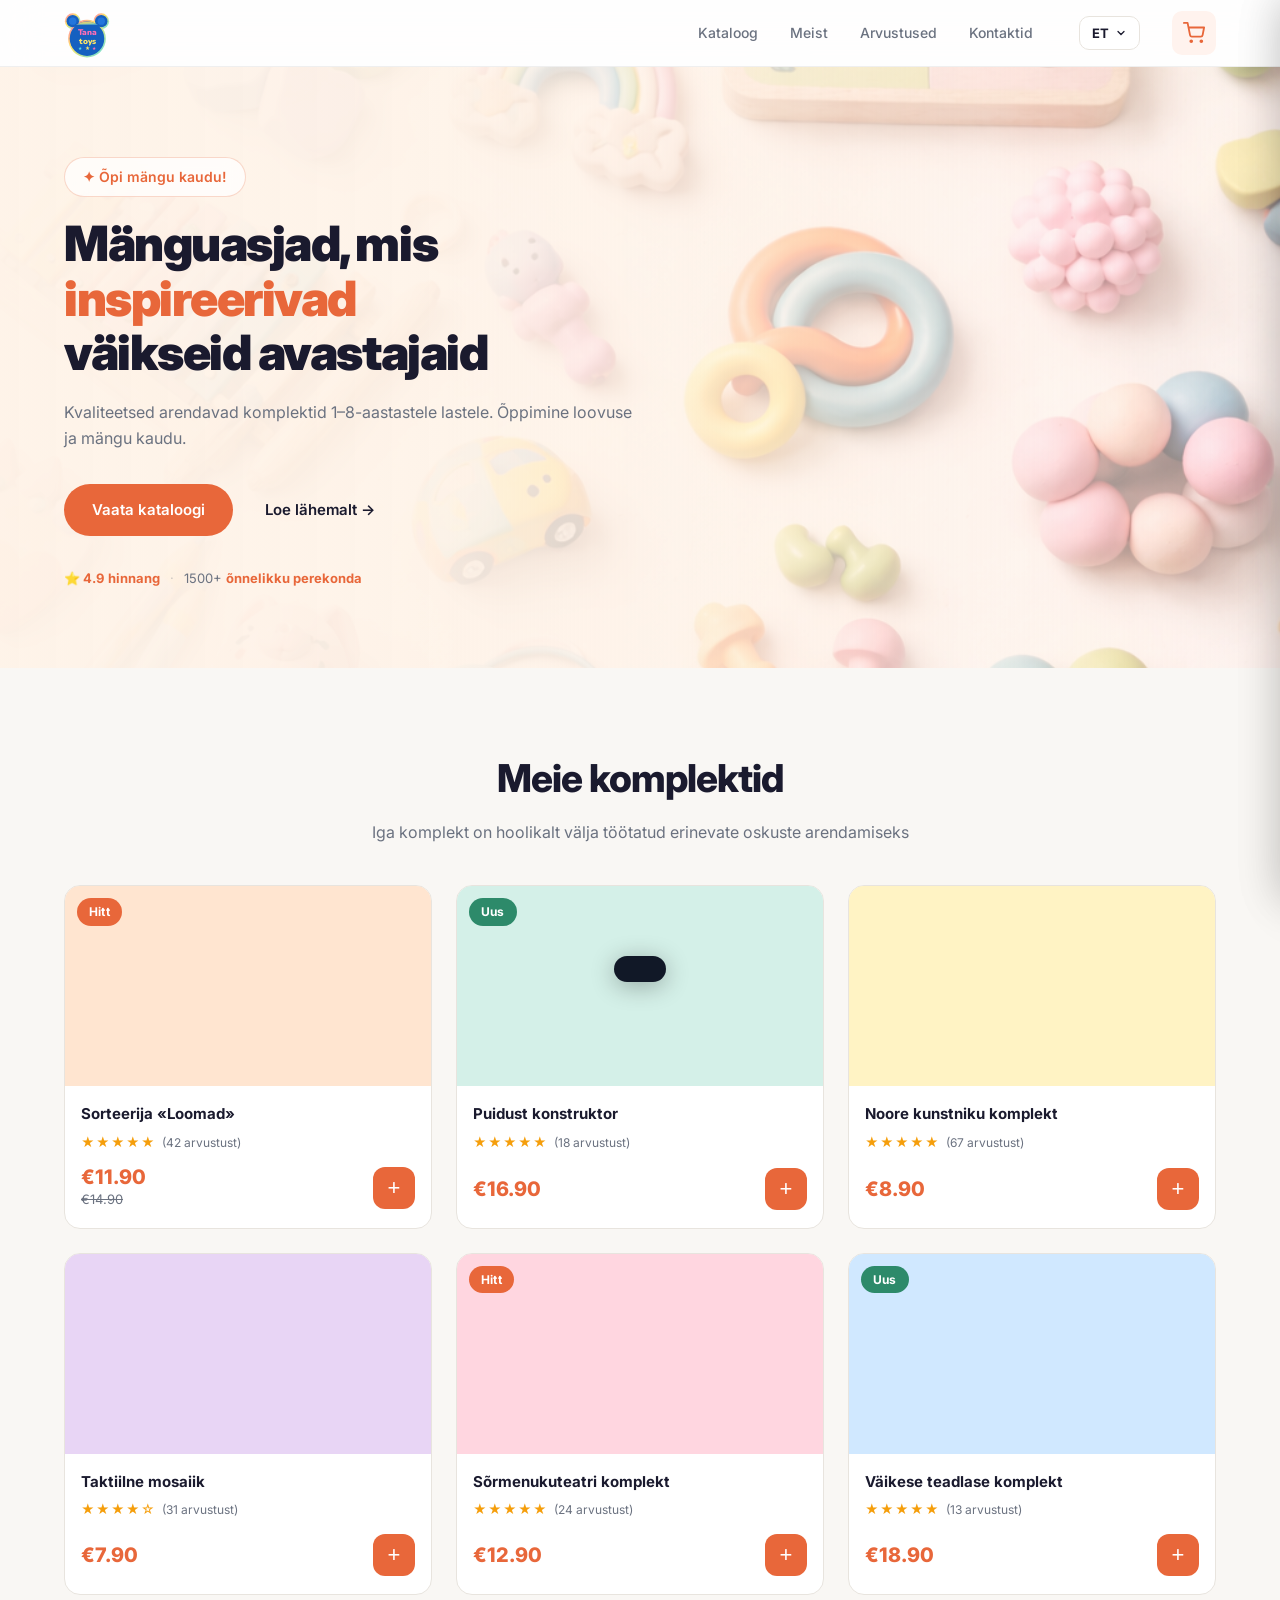
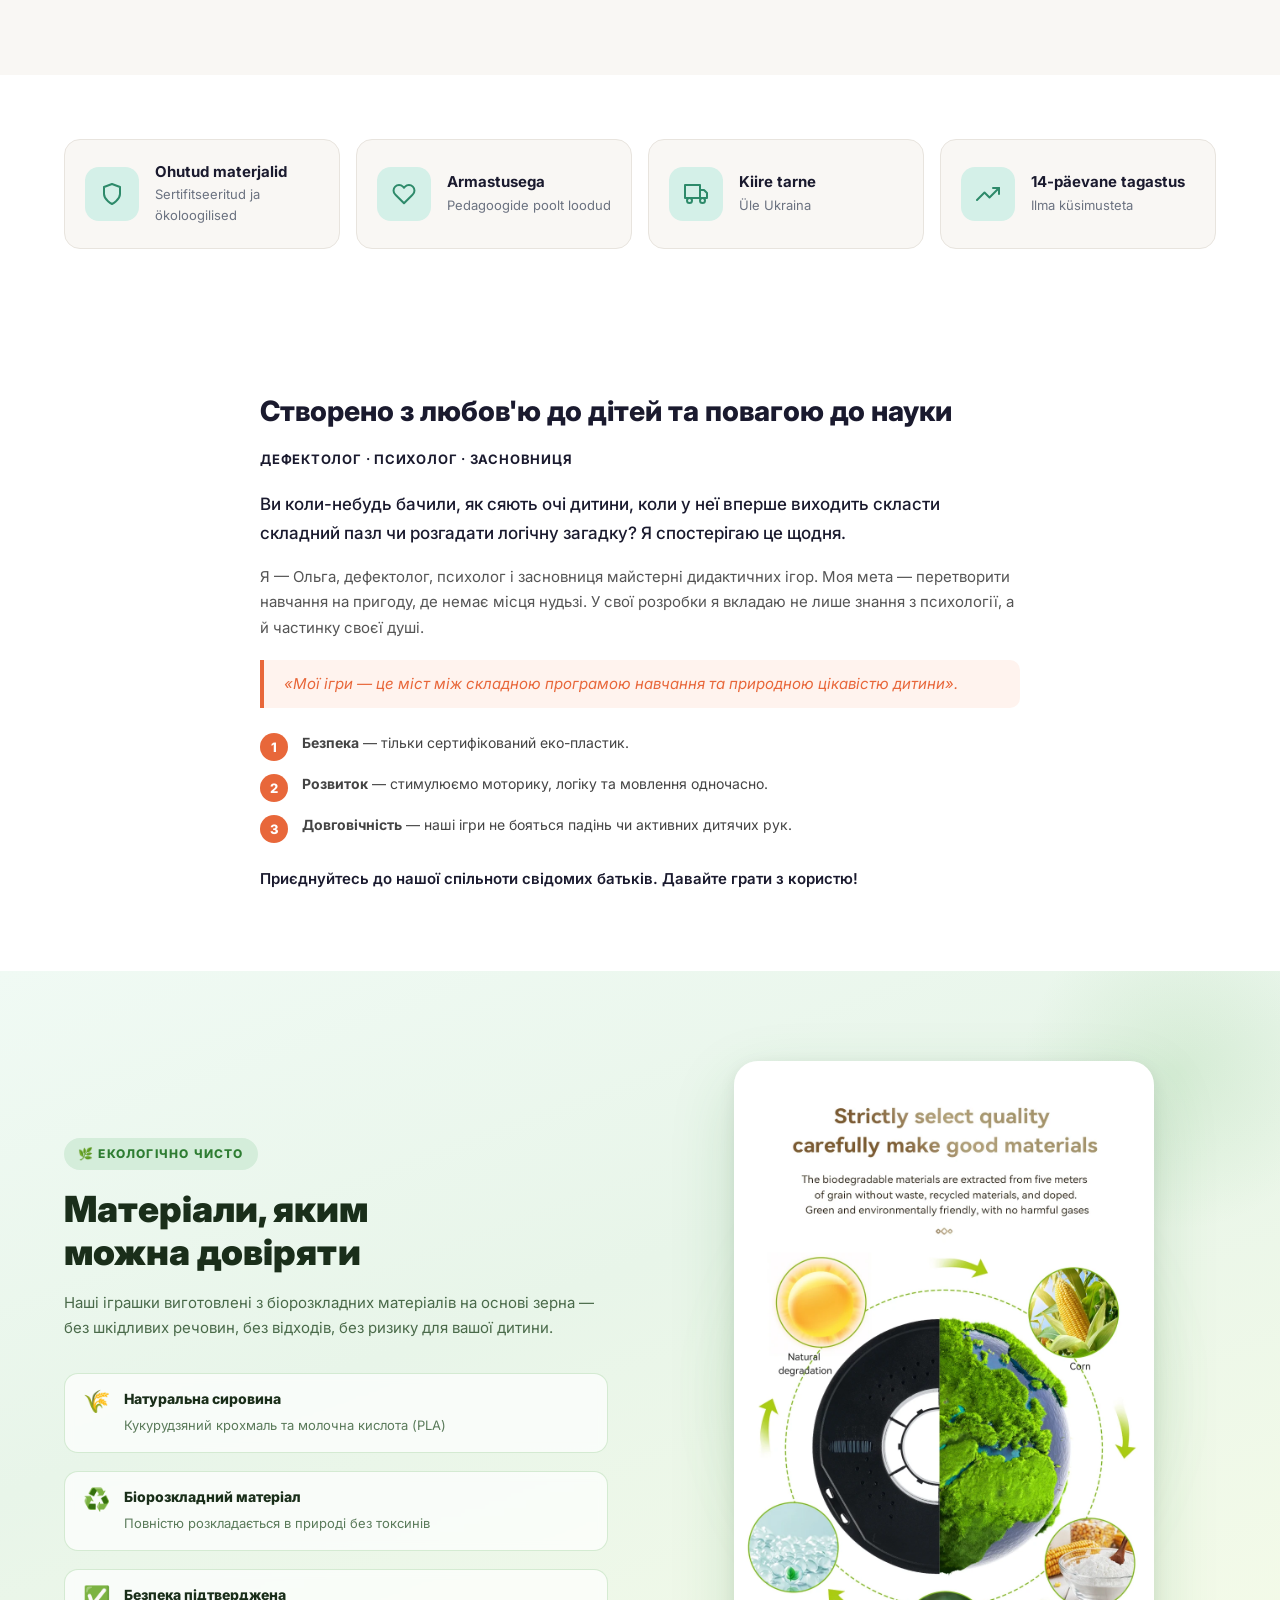
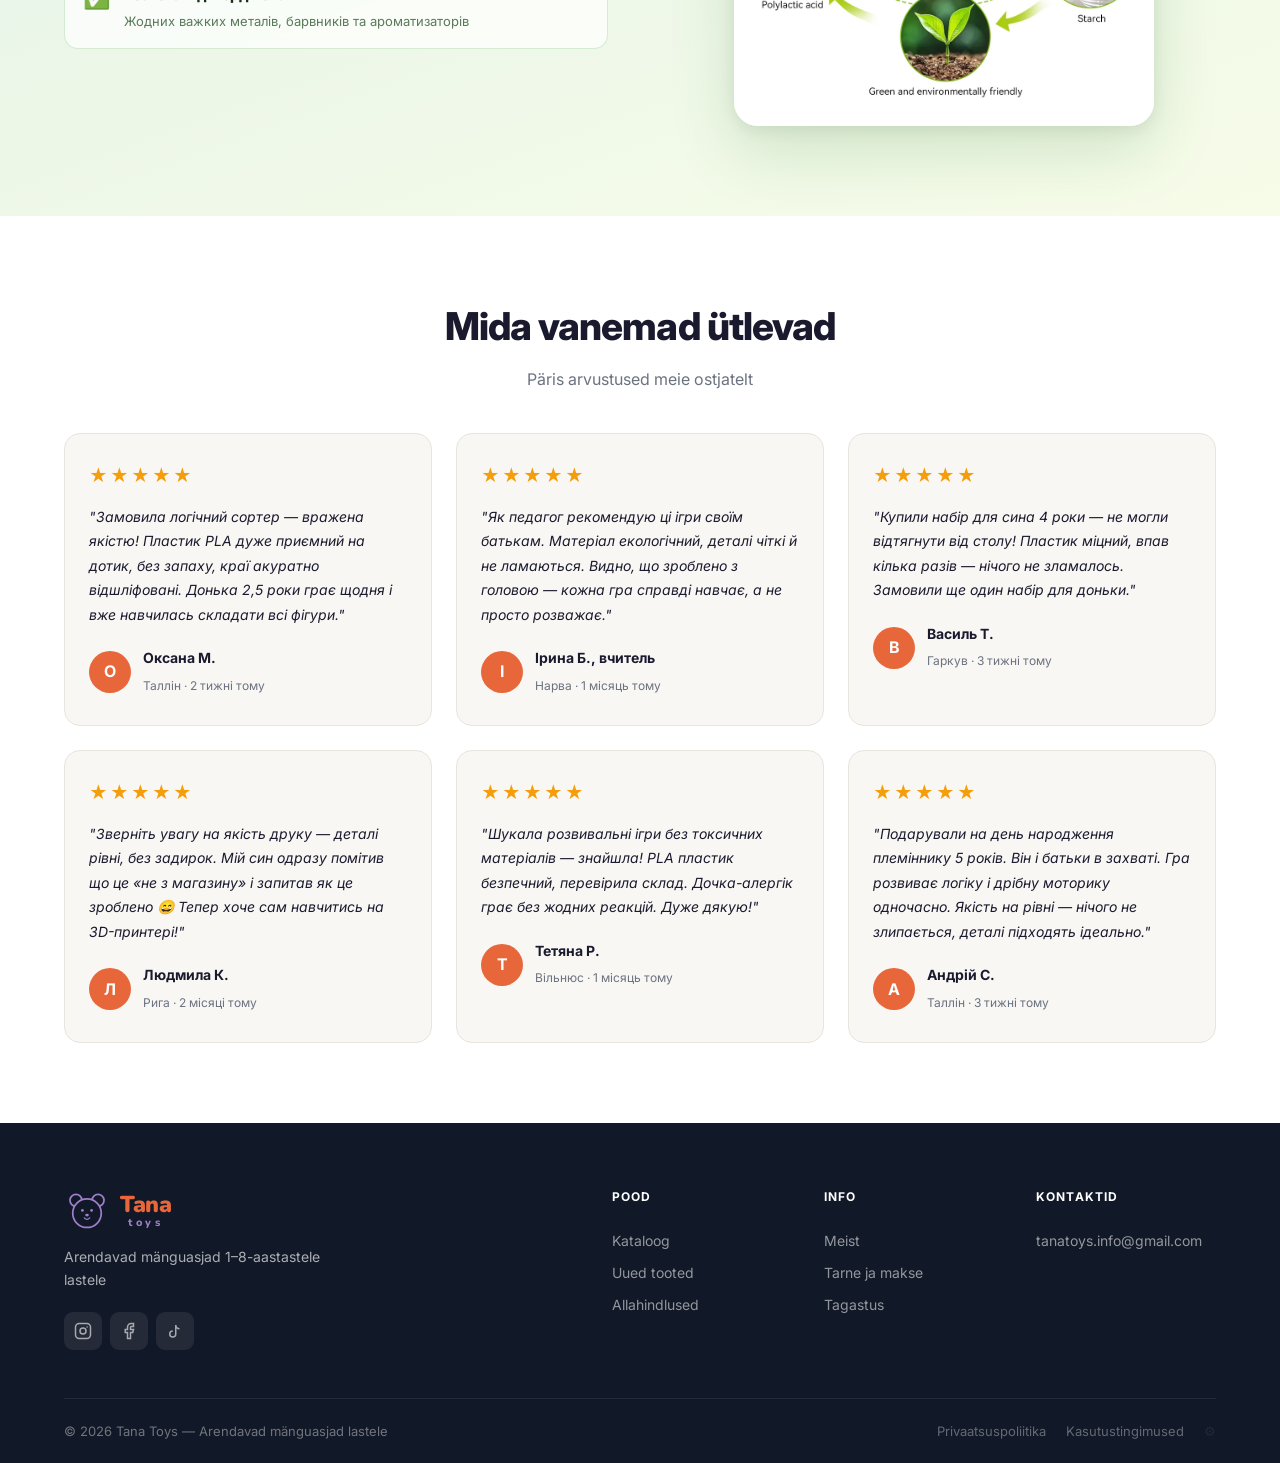
==== commit afb9c1b5: "Resize logo to match previous size, restore stars" ====
--- a/index.html
+++ b/index.html
@@ -16,25 +16,27 @@
         <div class="container">
             <div class="header-inner">
                 <a href="#" class="logo">
-                    <svg class="logo-bear" width="80" height="72" viewBox="0 0 200 180" xmlns="http://www.w3.org/2000/svg">
+                    <svg class="logo-bear" width="46" height="50" viewBox="0 0 200 215" xmlns="http://www.w3.org/2000/svg">
                         <defs>
                             <linearGradient id="lg-ih" x1="0%" y1="0%" x2="100%" y2="100%">
                                 <stop offset="0%" stop-color="#ff6eb4"/><stop offset="40%" stop-color="#ffe566"/><stop offset="100%" stop-color="#5de0e6"/>
                             </linearGradient>
-                            <filter id="glow-ih"><feGaussianBlur stdDeviation="2.5" result="b"/><feMerge><feMergeNode in="b"/><feMergeNode in="b"/><feMergeNode in="SourceGraphic"/></feMerge></filter>
                         </defs>
-                        <circle cx="36" cy="40" r="36" fill="url(#lg-ih)"/>
-                        <circle cx="164" cy="40" r="36" fill="url(#lg-ih)"/>
-                        <circle cx="100" cy="112" r="78" fill="url(#lg-ih)"/>
-                        <circle cx="36" cy="40" r="28" fill="#1560c0"/>
-                        <circle cx="164" cy="40" r="28" fill="#1560c0"/>
-                        <circle cx="100" cy="112" r="70" fill="#1560c0"/>
-                        <circle cx="36" cy="40" r="17" fill="#2a80e8" opacity="0.7"/>
-                        <circle cx="164" cy="40" r="17" fill="#2a80e8" opacity="0.7"/>
-                        <clipPath id="cp-ih"><circle cx="100" cy="112" r="70"/></clipPath>
-                        <rect x="30" y="42" width="140" height="14" fill="url(#lg-ih)" clip-path="url(#cp-ih)" opacity="0.9"/>
-                        <text x="100" y="102" text-anchor="middle" font-family="Nunito,sans-serif" font-weight="900" font-size="50" fill="#ff6eb4" filter="url(#glow-ih)">Tana</text>
-                        <text x="100" y="148" text-anchor="middle" font-family="Nunito,sans-serif" font-weight="900" font-size="50" fill="#ffe566" filter="url(#glow-ih)">toys</text>
+                        <circle cx="38" cy="56" r="34" fill="url(#lg-ih)"/>
+                        <circle cx="162" cy="56" r="34" fill="url(#lg-ih)"/>
+                        <circle cx="100" cy="132" r="82" fill="url(#lg-ih)"/>
+                        <circle cx="38" cy="56" r="27" fill="#1560c0"/>
+                        <circle cx="162" cy="56" r="27" fill="#1560c0"/>
+                        <circle cx="100" cy="132" r="75" fill="#1560c0"/>
+                        <circle cx="38" cy="56" r="16" fill="#2a80e8" opacity="0.7"/>
+                        <circle cx="162" cy="56" r="16" fill="#2a80e8" opacity="0.7"/>
+                        <clipPath id="cp-ih"><circle cx="100" cy="132" r="75"/></clipPath>
+                        <rect x="20" y="57" width="160" height="14" fill="url(#lg-ih)" clip-path="url(#cp-ih)" opacity="0.85"/>
+                        <text x="100" y="118" text-anchor="middle" font-family="Nunito,sans-serif" font-weight="900" font-size="36" fill="#ff6eb4">Tana</text>
+                        <text x="100" y="156" text-anchor="middle" font-family="Nunito,sans-serif" font-weight="900" font-size="36" fill="#ffe566">toys</text>
+                        <text x="70" y="183" text-anchor="middle" font-size="18" fill="#5de0e6">&#9733;</text>
+                        <text x="100" y="183" text-anchor="middle" font-size="22" fill="#ffe566">&#9733;</text>
+                        <text x="130" y="183" text-anchor="middle" font-size="18" fill="#ff6eb4">&#9733;</text>
                     </svg>
                 </a>
                 <nav class="nav">
@@ -83,25 +85,27 @@
     <div class="mobile-menu" id="mobileMenu">
         <div class="mobile-menu-header">
             <a href="#" class="logo">
-                <svg width="80" height="72" viewBox="0 0 200 180" xmlns="http://www.w3.org/2000/svg">
+                <svg width="46" height="50" viewBox="0 0 200 215" xmlns="http://www.w3.org/2000/svg">
                     <defs>
                         <linearGradient id="lg-im" x1="0%" y1="0%" x2="100%" y2="100%">
                             <stop offset="0%" stop-color="#ff6eb4"/><stop offset="40%" stop-color="#ffe566"/><stop offset="100%" stop-color="#5de0e6"/>
                         </linearGradient>
-                        <filter id="glow-im"><feGaussianBlur stdDeviation="2.5" result="b"/><feMerge><feMergeNode in="b"/><feMergeNode in="b"/><feMergeNode in="SourceGraphic"/></feMerge></filter>
                     </defs>
-                    <circle cx="36" cy="40" r="36" fill="url(#lg-im)"/>
-                    <circle cx="164" cy="40" r="36" fill="url(#lg-im)"/>
-                    <circle cx="100" cy="112" r="78" fill="url(#lg-im)"/>
-                    <circle cx="36" cy="40" r="28" fill="#1560c0"/>
-                    <circle cx="164" cy="40" r="28" fill="#1560c0"/>
-                    <circle cx="100" cy="112" r="70" fill="#1560c0"/>
-                    <circle cx="36" cy="40" r="17" fill="#2a80e8" opacity="0.7"/>
-                    <circle cx="164" cy="40" r="17" fill="#2a80e8" opacity="0.7"/>
-                    <clipPath id="cp-im"><circle cx="100" cy="112" r="70"/></clipPath>
-                    <rect x="30" y="42" width="140" height="14" fill="url(#lg-im)" clip-path="url(#cp-im)" opacity="0.9"/>
-                    <text x="100" y="102" text-anchor="middle" font-family="Nunito,sans-serif" font-weight="900" font-size="50" fill="#ff6eb4" filter="url(#glow-im)">Tana</text>
-                    <text x="100" y="148" text-anchor="middle" font-family="Nunito,sans-serif" font-weight="900" font-size="50" fill="#ffe566" filter="url(#glow-im)">toys</text>
+                    <circle cx="38" cy="56" r="34" fill="url(#lg-im)"/>
+                    <circle cx="162" cy="56" r="34" fill="url(#lg-im)"/>
+                    <circle cx="100" cy="132" r="82" fill="url(#lg-im)"/>
+                    <circle cx="38" cy="56" r="27" fill="#1560c0"/>
+                    <circle cx="162" cy="56" r="27" fill="#1560c0"/>
+                    <circle cx="100" cy="132" r="75" fill="#1560c0"/>
+                    <circle cx="38" cy="56" r="16" fill="#2a80e8" opacity="0.7"/>
+                    <circle cx="162" cy="56" r="16" fill="#2a80e8" opacity="0.7"/>
+                    <clipPath id="cp-im"><circle cx="100" cy="132" r="75"/></clipPath>
+                    <rect x="20" y="57" width="160" height="14" fill="url(#lg-im)" clip-path="url(#cp-im)" opacity="0.85"/>
+                    <text x="100" y="118" text-anchor="middle" font-family="Nunito,sans-serif" font-weight="900" font-size="36" fill="#ff6eb4">Tana</text>
+                    <text x="100" y="156" text-anchor="middle" font-family="Nunito,sans-serif" font-weight="900" font-size="36" fill="#ffe566">toys</text>
+                    <text x="70" y="183" text-anchor="middle" font-size="18" fill="#5de0e6">&#9733;</text>
+                    <text x="100" y="183" text-anchor="middle" font-size="22" fill="#ffe566">&#9733;</text>
+                    <text x="130" y="183" text-anchor="middle" font-size="18" fill="#ff6eb4">&#9733;</text>
                 </svg>
             </a>
             <button class="mobile-menu-close" id="mobileMenuClose">✕</button>
--- a/style.css
+++ b/style.css
@@ -105,7 +105,7 @@
     display: flex;
     align-items: center;
     gap: 32px;
-    height: 76px;
+    height: 66px;
 }
 
 .logo {
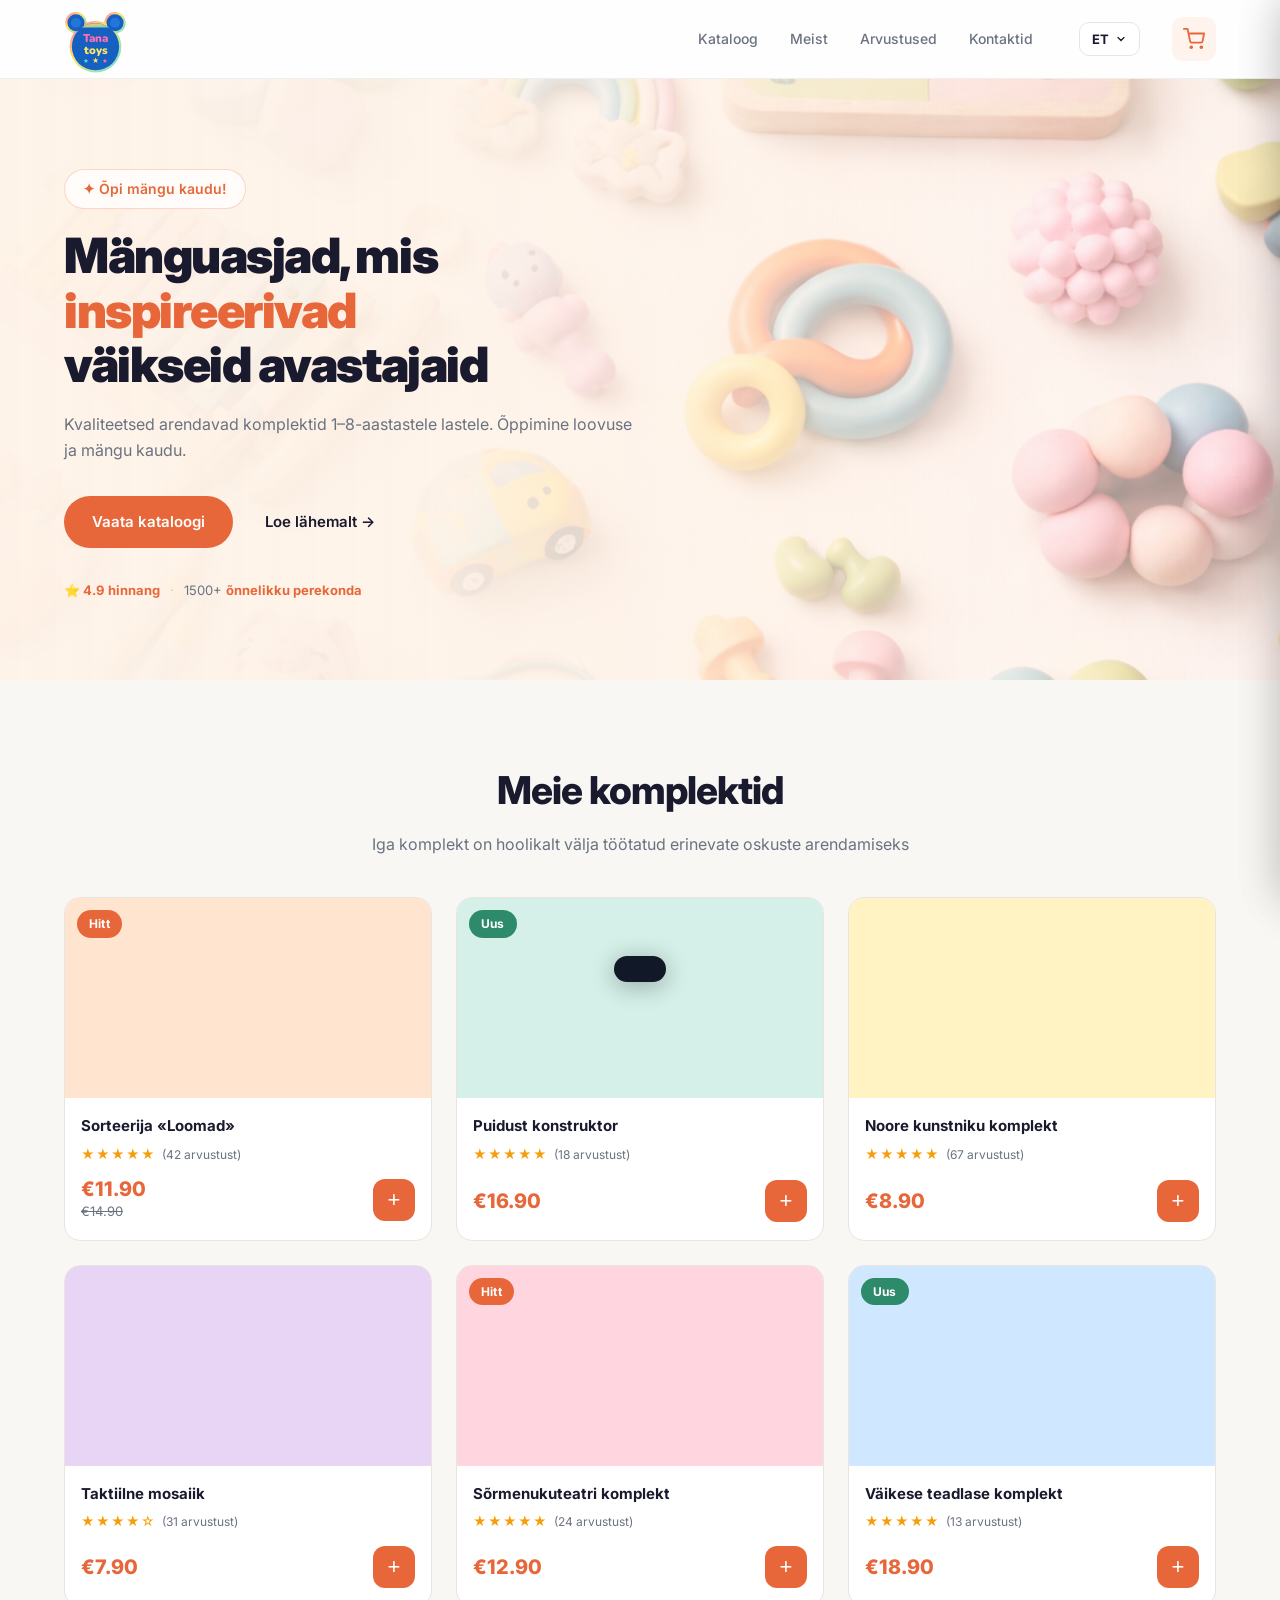
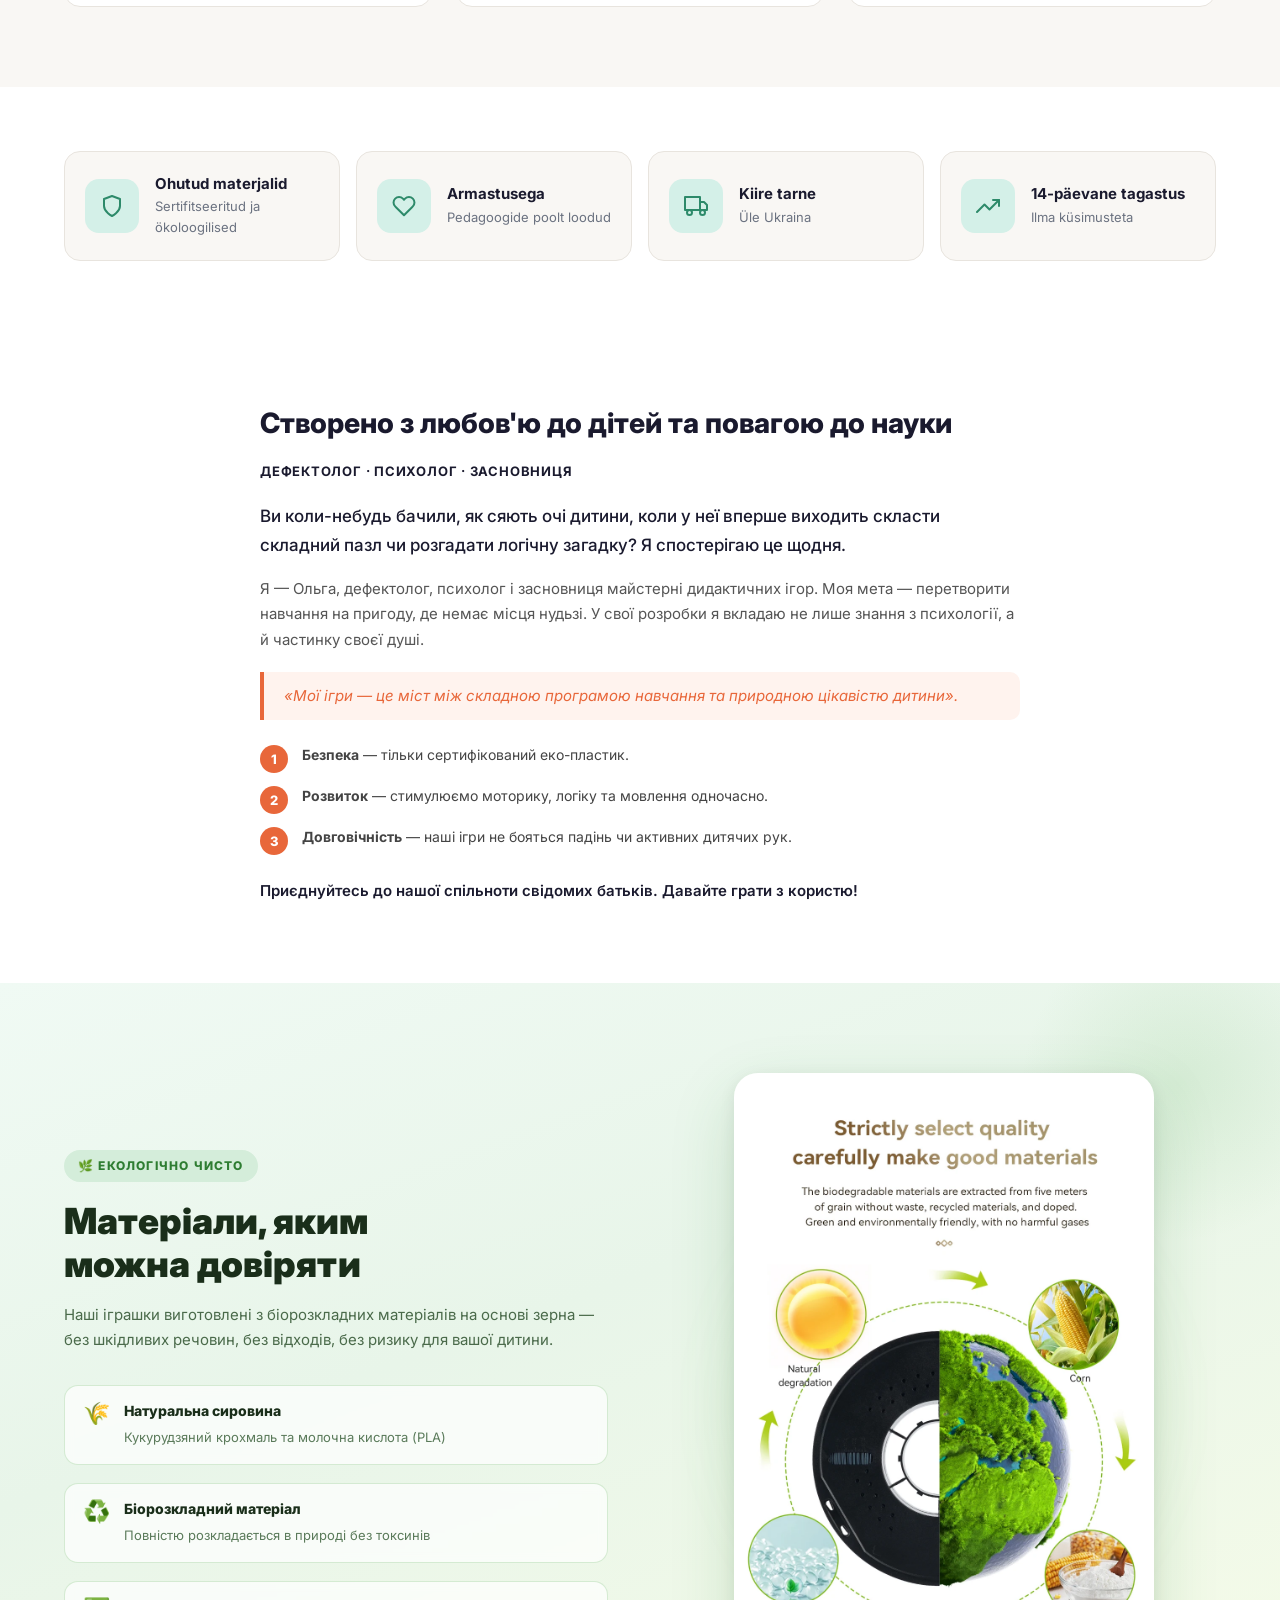
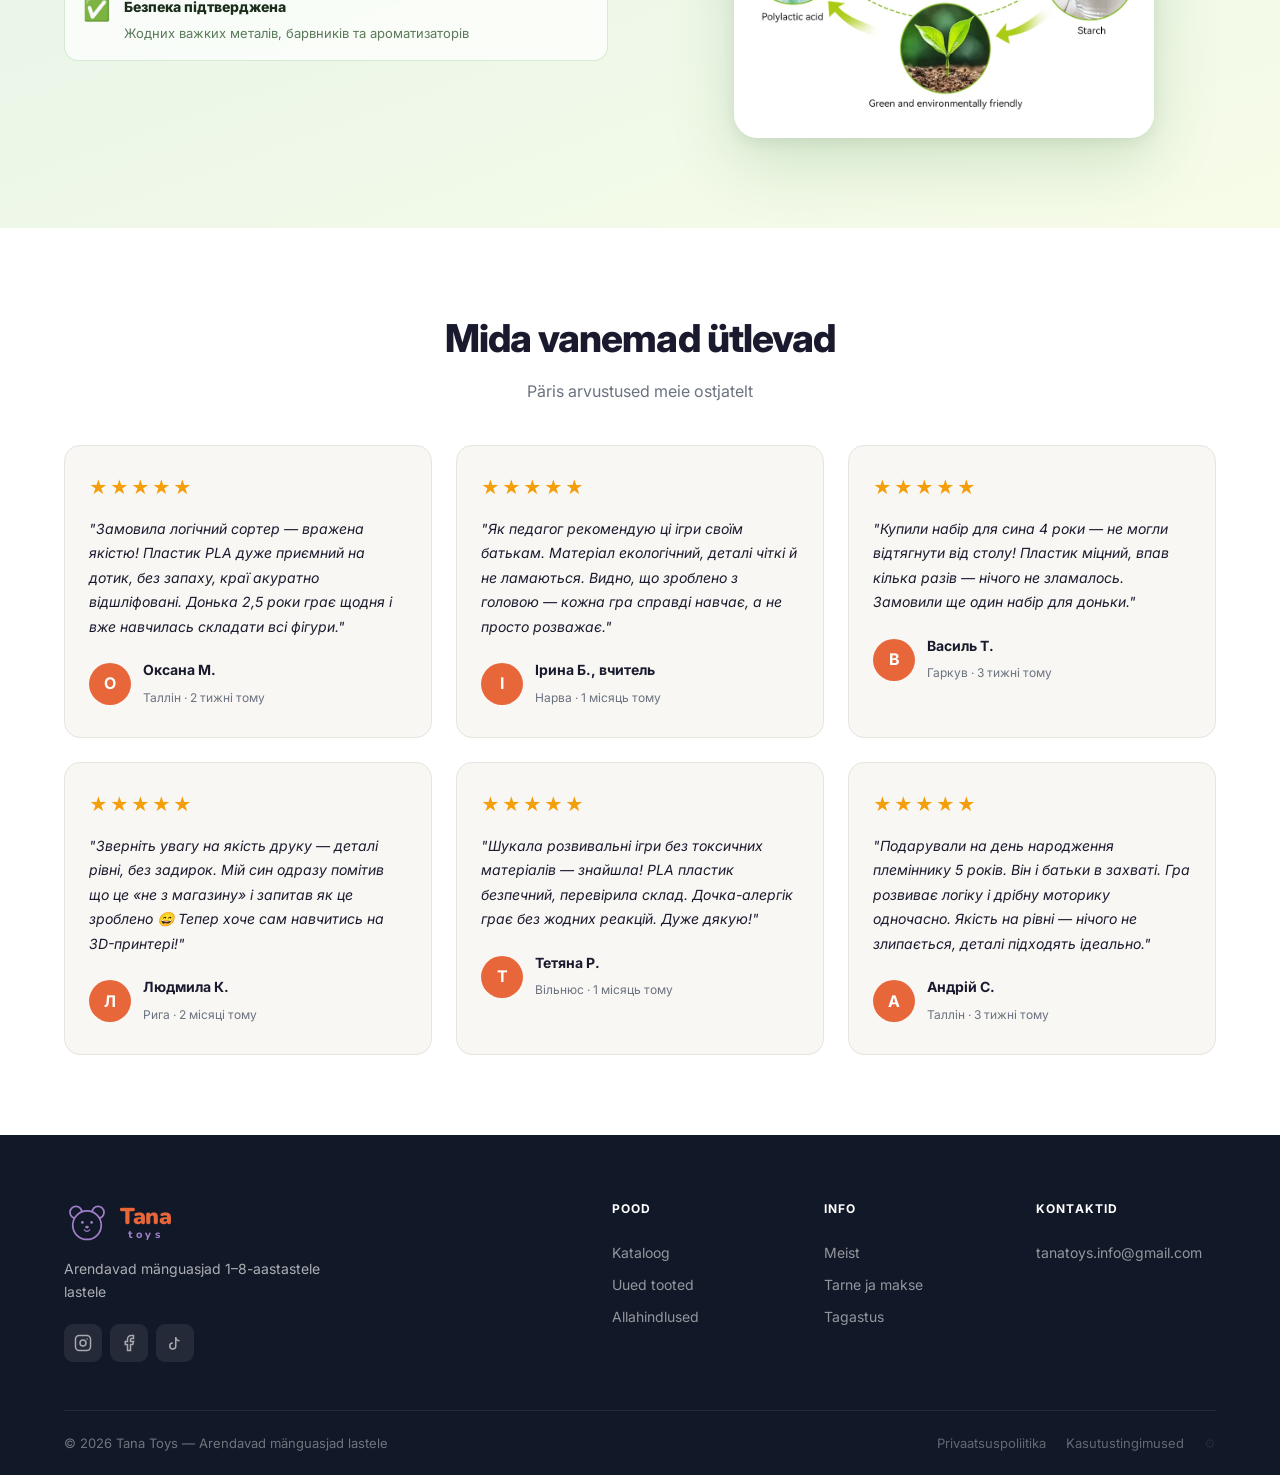
==== commit 3eed6895: "Increase logo size slightly" ====
--- a/index.html
+++ b/index.html
@@ -16,7 +16,7 @@
         <div class="container">
             <div class="header-inner">
                 <a href="#" class="logo">
-                    <svg class="logo-bear" width="46" height="50" viewBox="0 0 200 215" xmlns="http://www.w3.org/2000/svg">
+                    <svg class="logo-bear" width="63" height="68" viewBox="0 0 200 215" xmlns="http://www.w3.org/2000/svg">
                         <defs>
                             <linearGradient id="lg-ih" x1="0%" y1="0%" x2="100%" y2="100%">
                                 <stop offset="0%" stop-color="#ff6eb4"/><stop offset="40%" stop-color="#ffe566"/><stop offset="100%" stop-color="#5de0e6"/>
@@ -85,7 +85,7 @@
     <div class="mobile-menu" id="mobileMenu">
         <div class="mobile-menu-header">
             <a href="#" class="logo">
-                <svg width="46" height="50" viewBox="0 0 200 215" xmlns="http://www.w3.org/2000/svg">
+                <svg width="63" height="68" viewBox="0 0 200 215" xmlns="http://www.w3.org/2000/svg">
                     <defs>
                         <linearGradient id="lg-im" x1="0%" y1="0%" x2="100%" y2="100%">
                             <stop offset="0%" stop-color="#ff6eb4"/><stop offset="40%" stop-color="#ffe566"/><stop offset="100%" stop-color="#5de0e6"/>
--- a/style.css
+++ b/style.css
@@ -105,7 +105,7 @@
     display: flex;
     align-items: center;
     gap: 32px;
-    height: 66px;
+    height: 78px;
 }
 
 .logo {
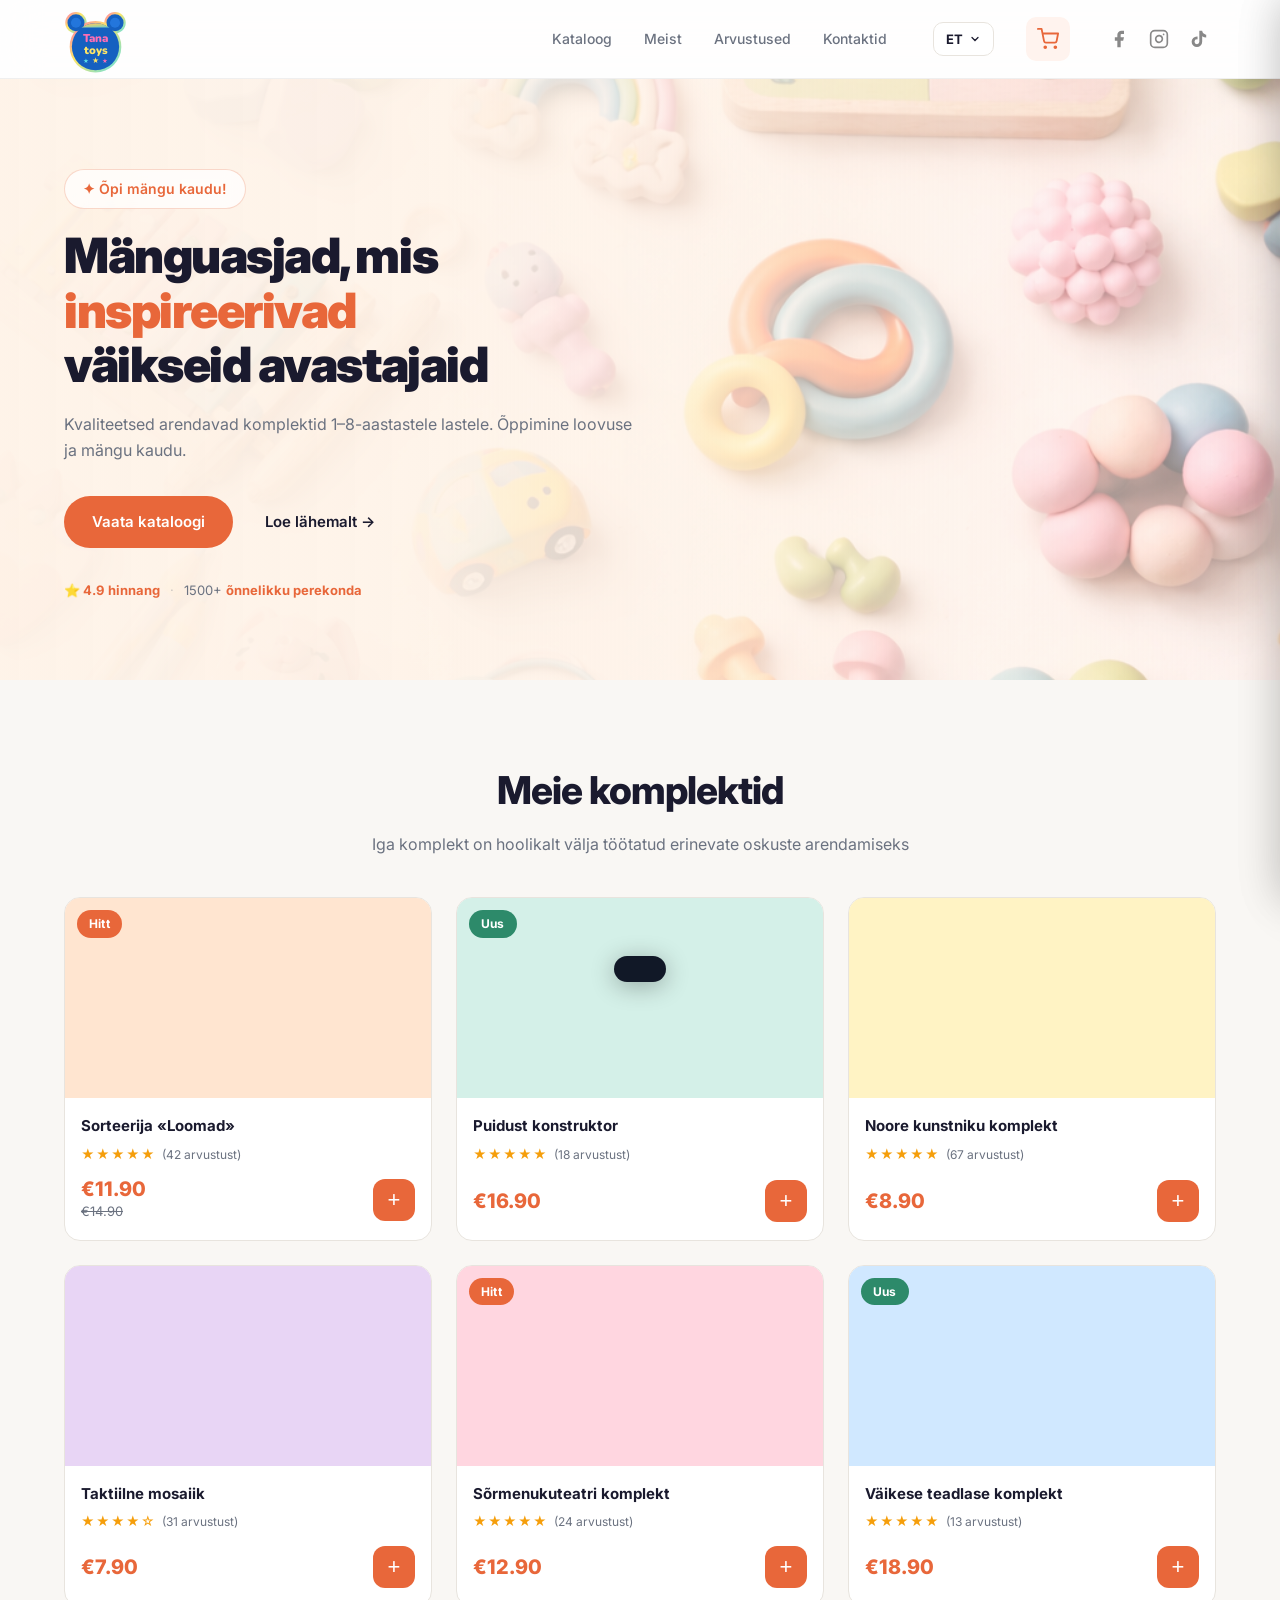
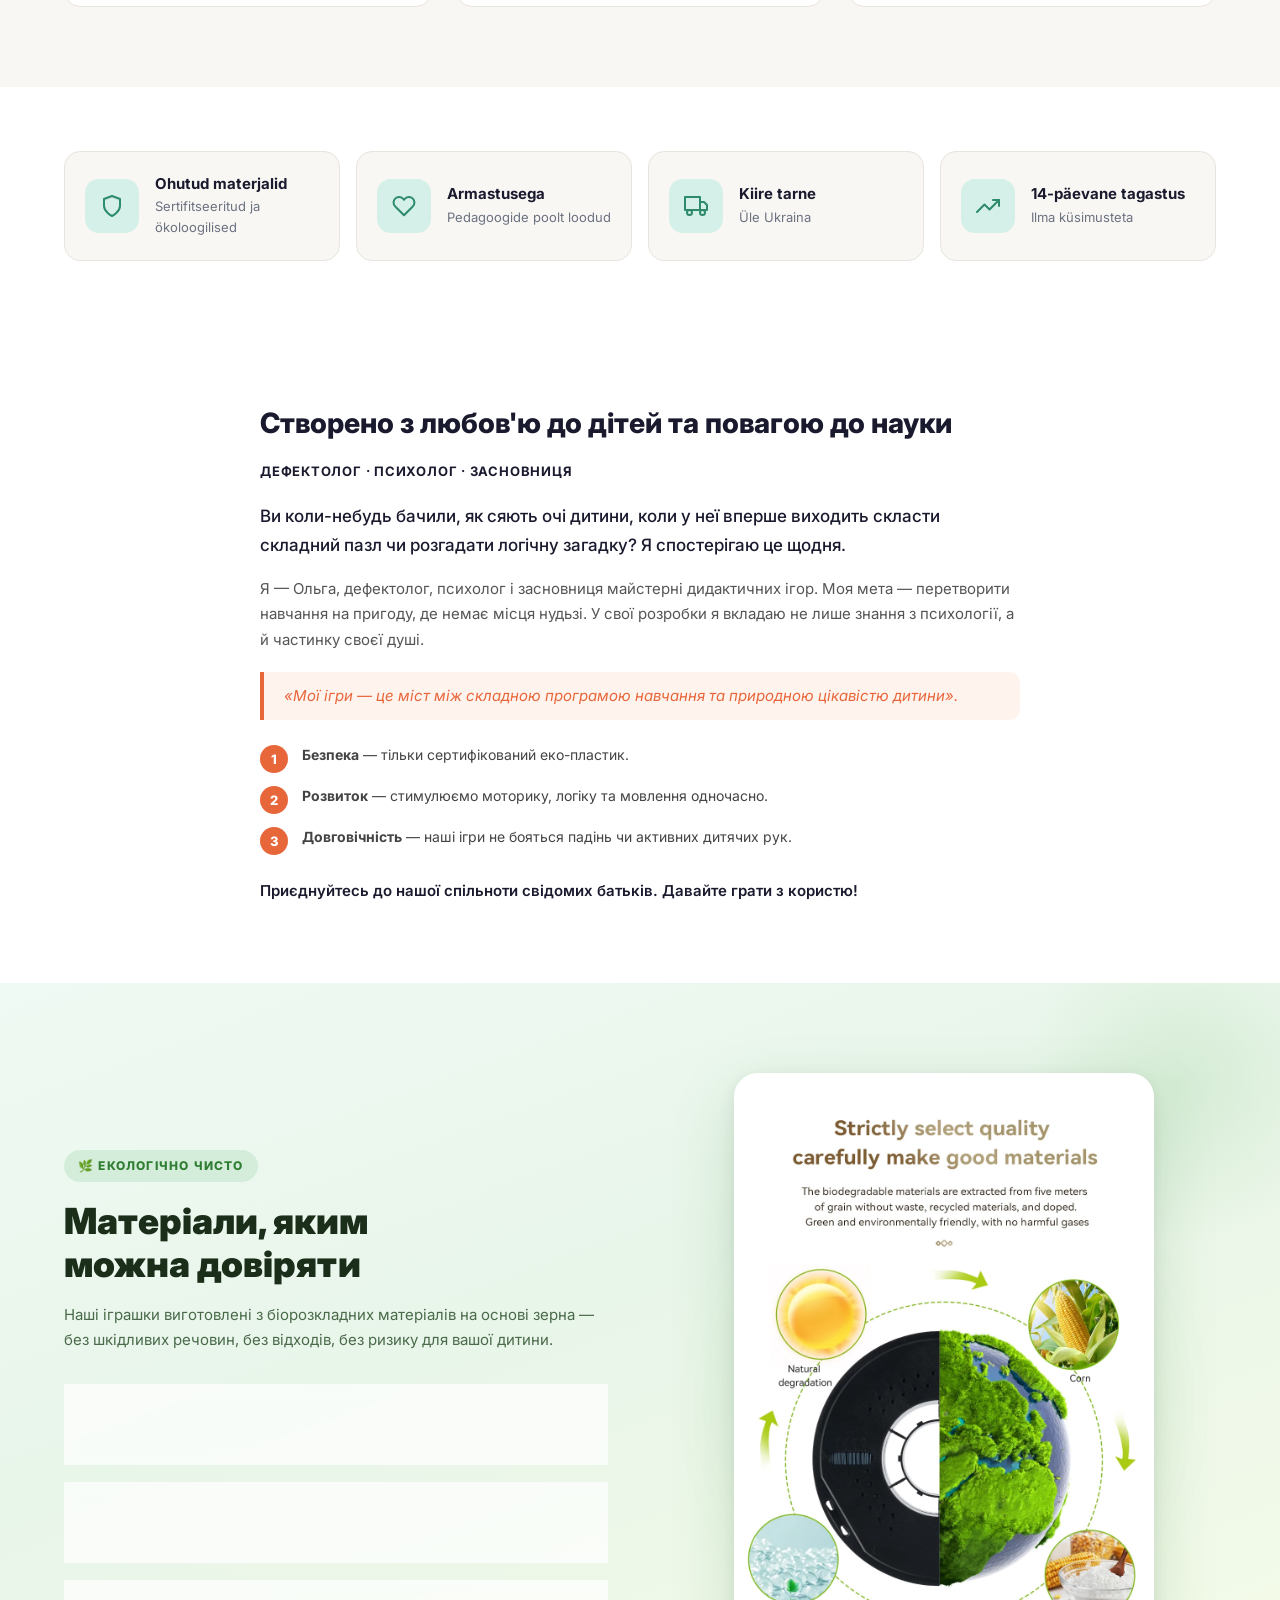
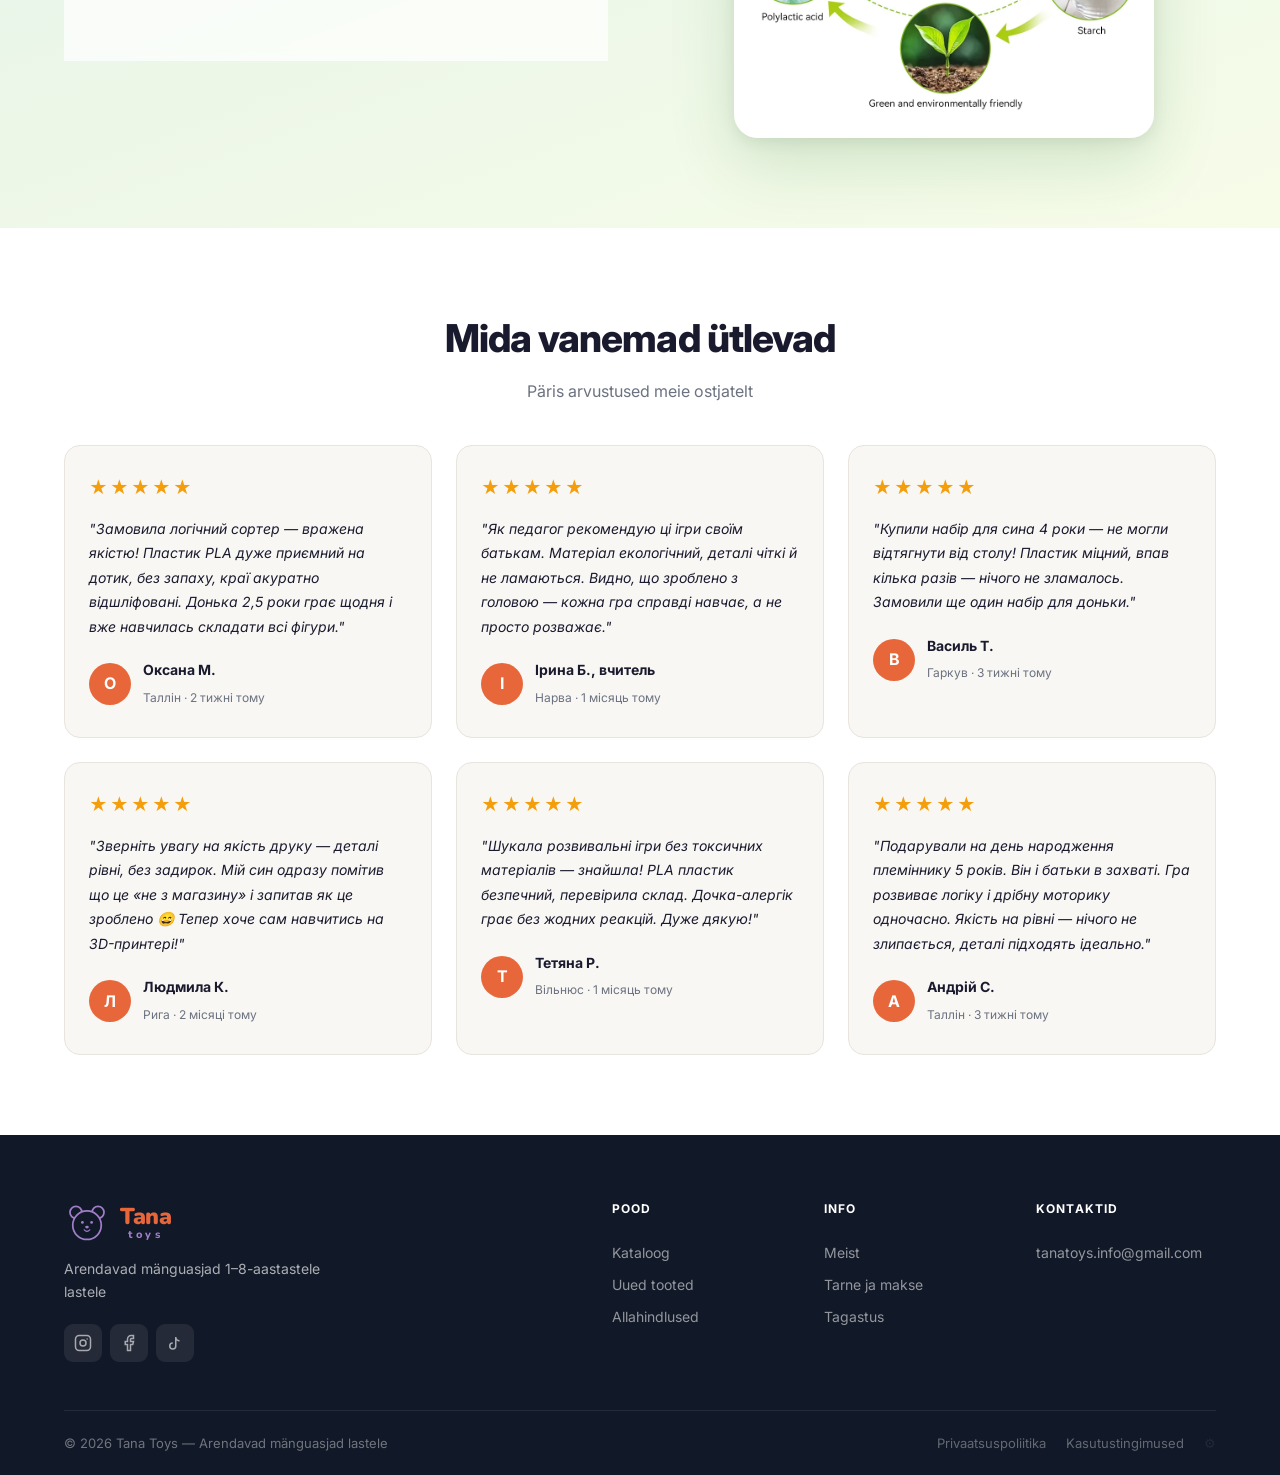
==== commit 1f216c33: "Add Facebook, Instagram, TikTok icons to header right of cart" ====
--- a/index.html
+++ b/index.html
@@ -76,6 +76,18 @@
                     </svg>
                     <span class="cart-count" id="cartCount">0</span>
                 </button>
+
+                <div class="header-socials">
+                    <a href="#" class="header-social-link" aria-label="Facebook" target="_blank">
+                        <svg width="20" height="20" viewBox="0 0 24 24" fill="currentColor"><path d="M18 2h-3a5 5 0 0 0-5 5v3H7v4h3v8h4v-8h3l1-4h-4V7a1 1 0 0 1 1-1h3z"/></svg>
+                    </a>
+                    <a href="#" class="header-social-link" aria-label="Instagram" target="_blank">
+                        <svg width="20" height="20" viewBox="0 0 24 24" fill="none" stroke="currentColor" stroke-width="2" stroke-linecap="round" stroke-linejoin="round"><rect x="2" y="2" width="20" height="20" rx="5" ry="5"/><path d="M16 11.37A4 4 0 1 1 12.63 8 4 4 0 0 1 16 11.37z"/><line x1="17.5" y1="6.5" x2="17.51" y2="6.5"/></svg>
+                    </a>
+                    <a href="#" class="header-social-link" aria-label="TikTok" target="_blank">
+                        <svg width="20" height="20" viewBox="0 0 24 24" fill="currentColor"><path d="M19.59 6.69a4.83 4.83 0 0 1-3.77-4.25V2h-3.45v13.67a2.89 2.89 0 0 1-2.88 2.5 2.89 2.89 0 0 1-2.89-2.89 2.89 2.89 0 0 1 2.89-2.89c.28 0 .54.04.79.1V9.01a6.34 6.34 0 0 0-.79-.05 6.34 6.34 0 0 0-6.34 6.34 6.34 6.34 0 0 0 6.34 6.34 6.34 6.34 0 0 0 6.33-6.34V8.69a8.27 8.27 0 0 0 4.83 1.54V6.78a4.85 4.85 0 0 1-1.06-.09z"/></svg>
+                    </a>
+                </div>
             </div>
         </div>
     </header>
--- a/style.css
+++ b/style.css
@@ -108,6 +108,28 @@
     height: 78px;
 }
 
+.header-socials {
+    display: flex;
+    align-items: center;
+    gap: 6px;
+    flex-shrink: 0;
+}
+
+.header-social-link {
+    display: flex;
+    align-items: center;
+    justify-content: center;
+    width: 34px;
+    height: 34px;
+    border-radius: 50%;
+    color: #888;
+    text-decoration: none;
+    transition: color 0.2s, background 0.2s;
+}
+.header-social-link:hover { color: var(--primary); background: var(--primary-light); }
+
+@media (max-width: 768px) { .header-socials { display: none; } }
+
 .logo {
     display: flex;
     align-items: center;
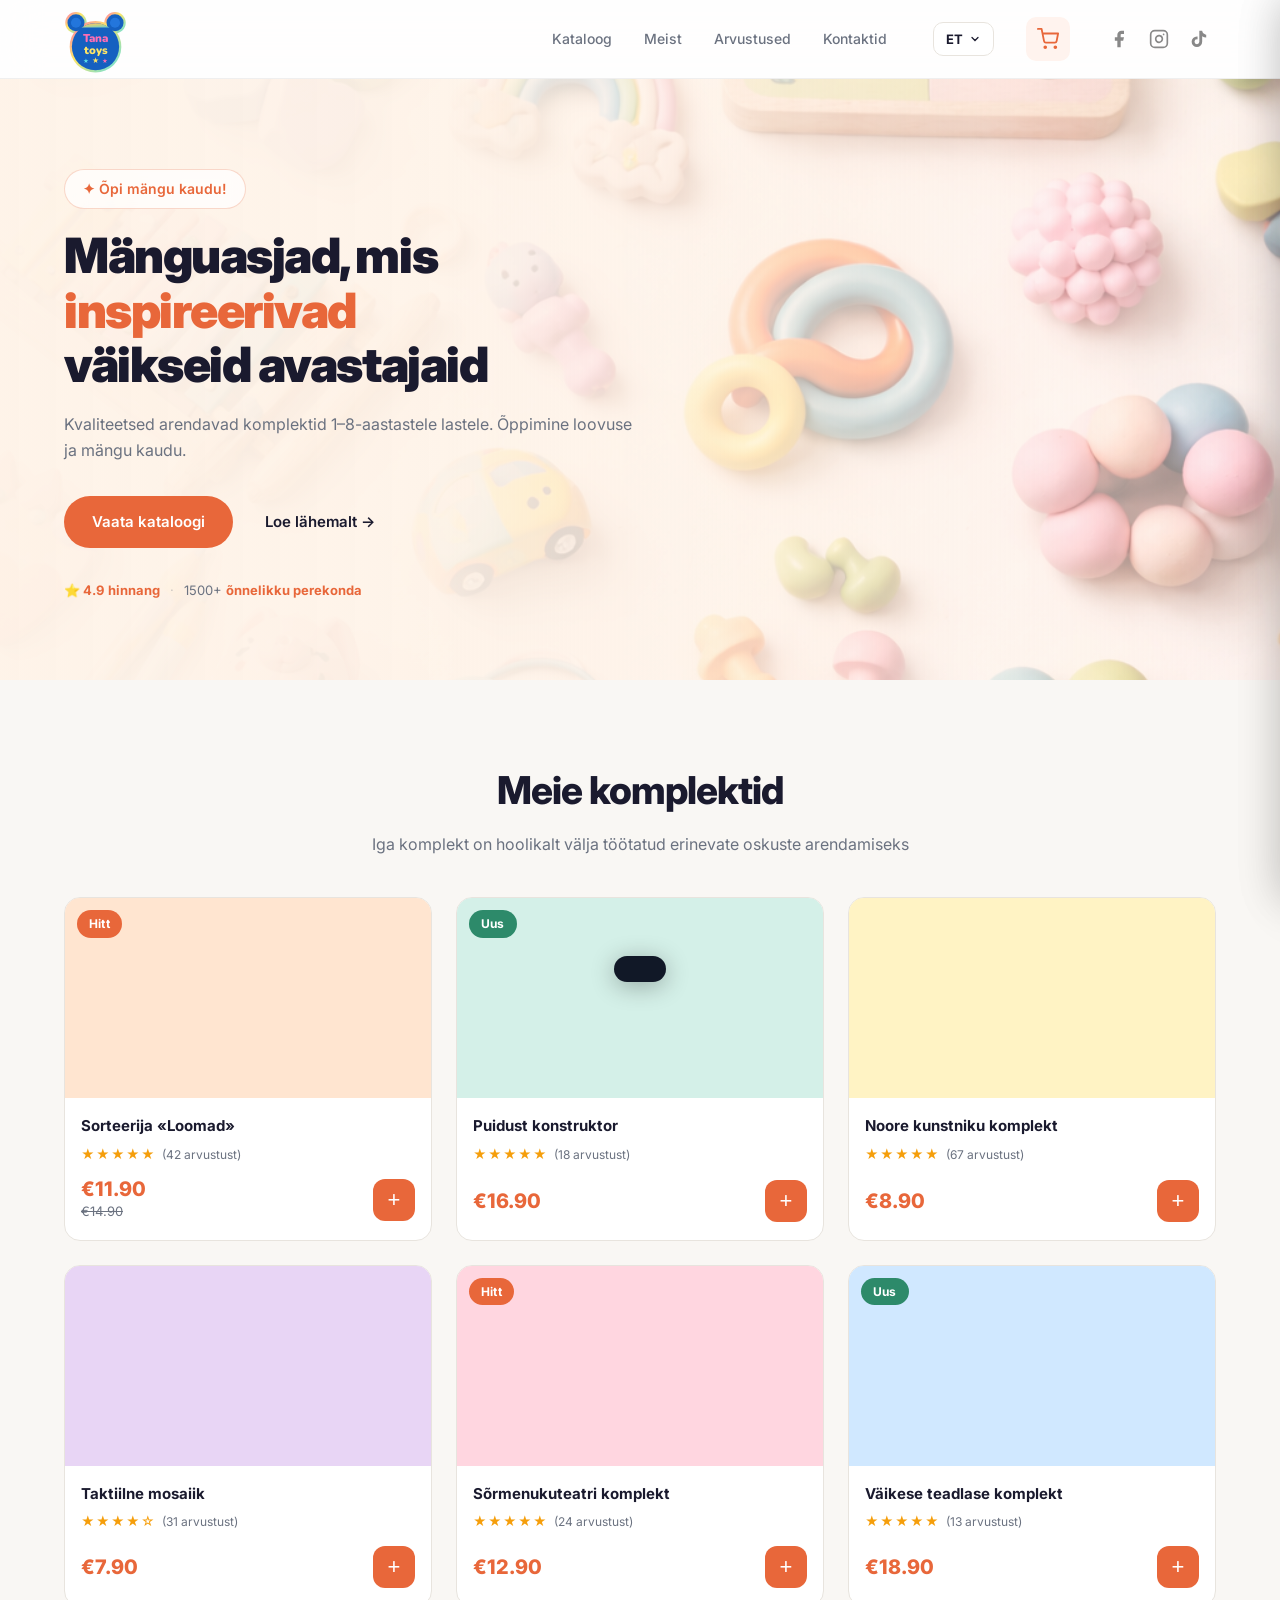
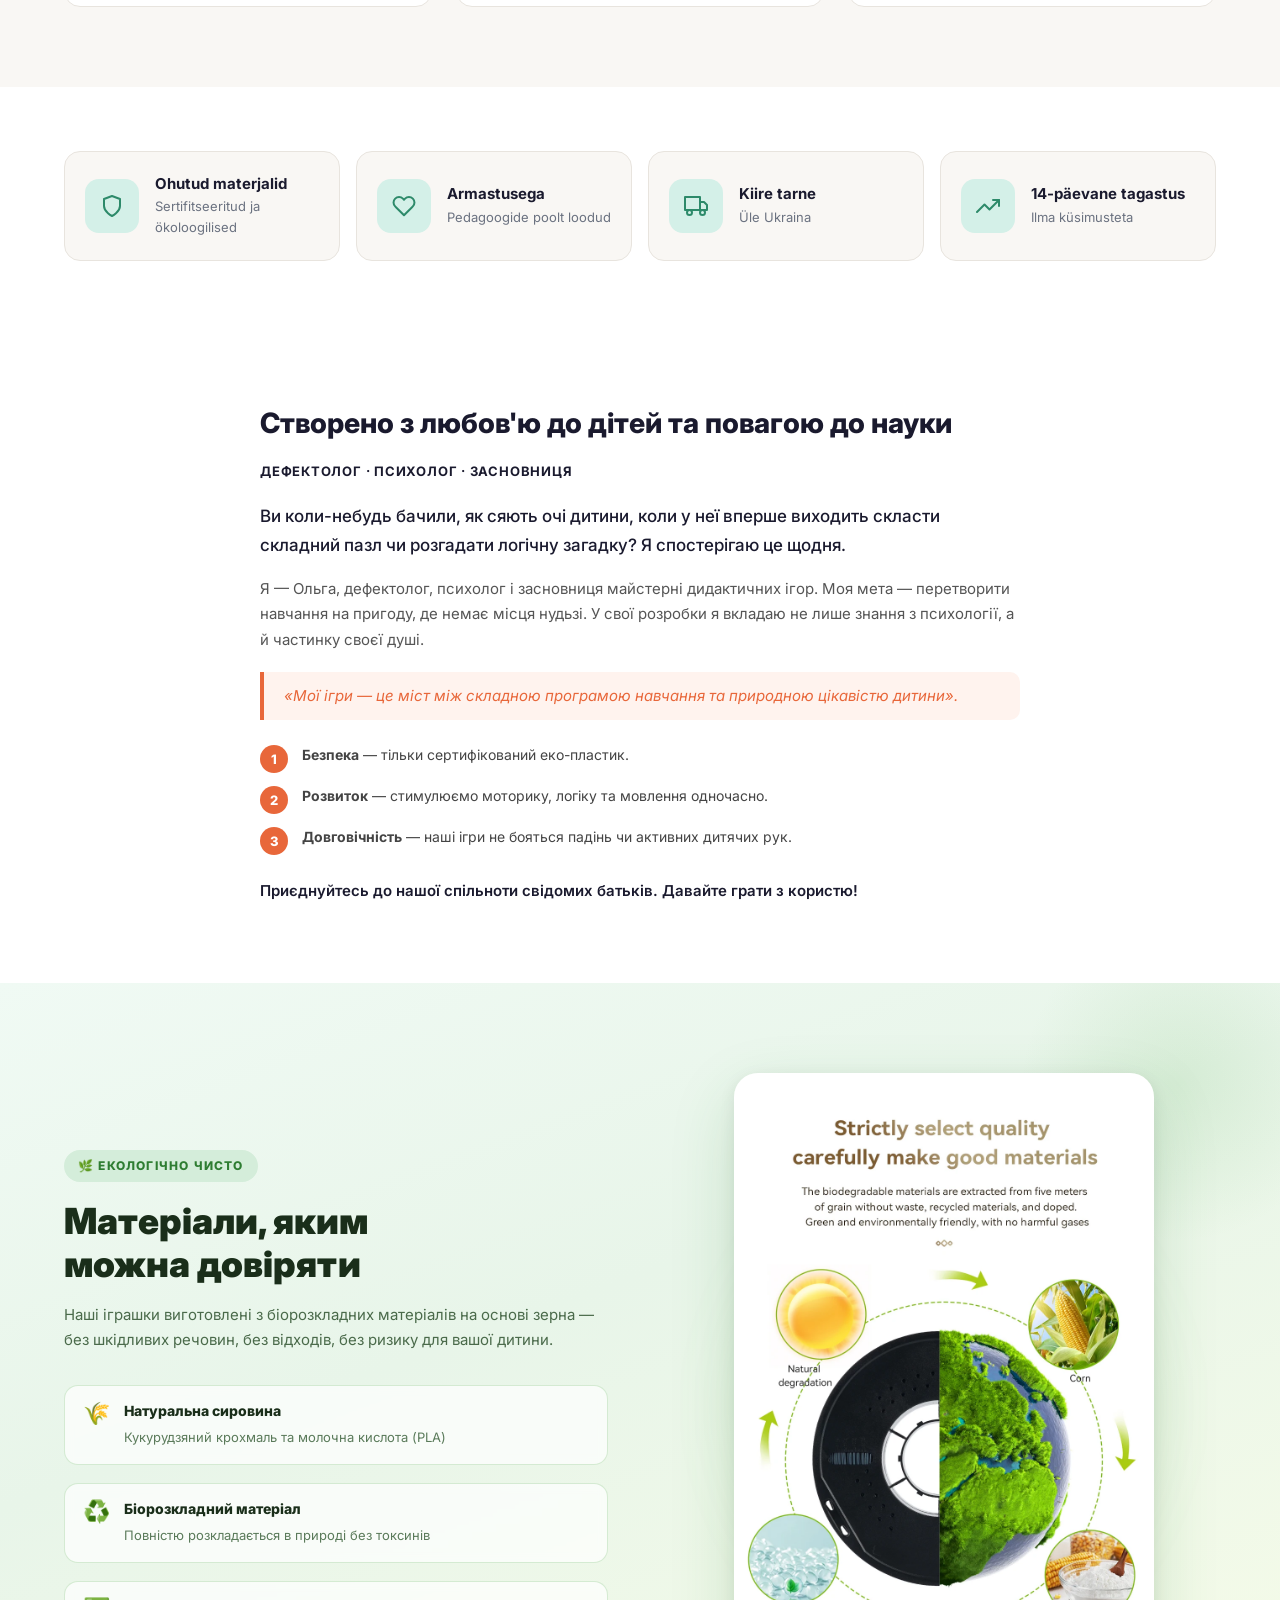
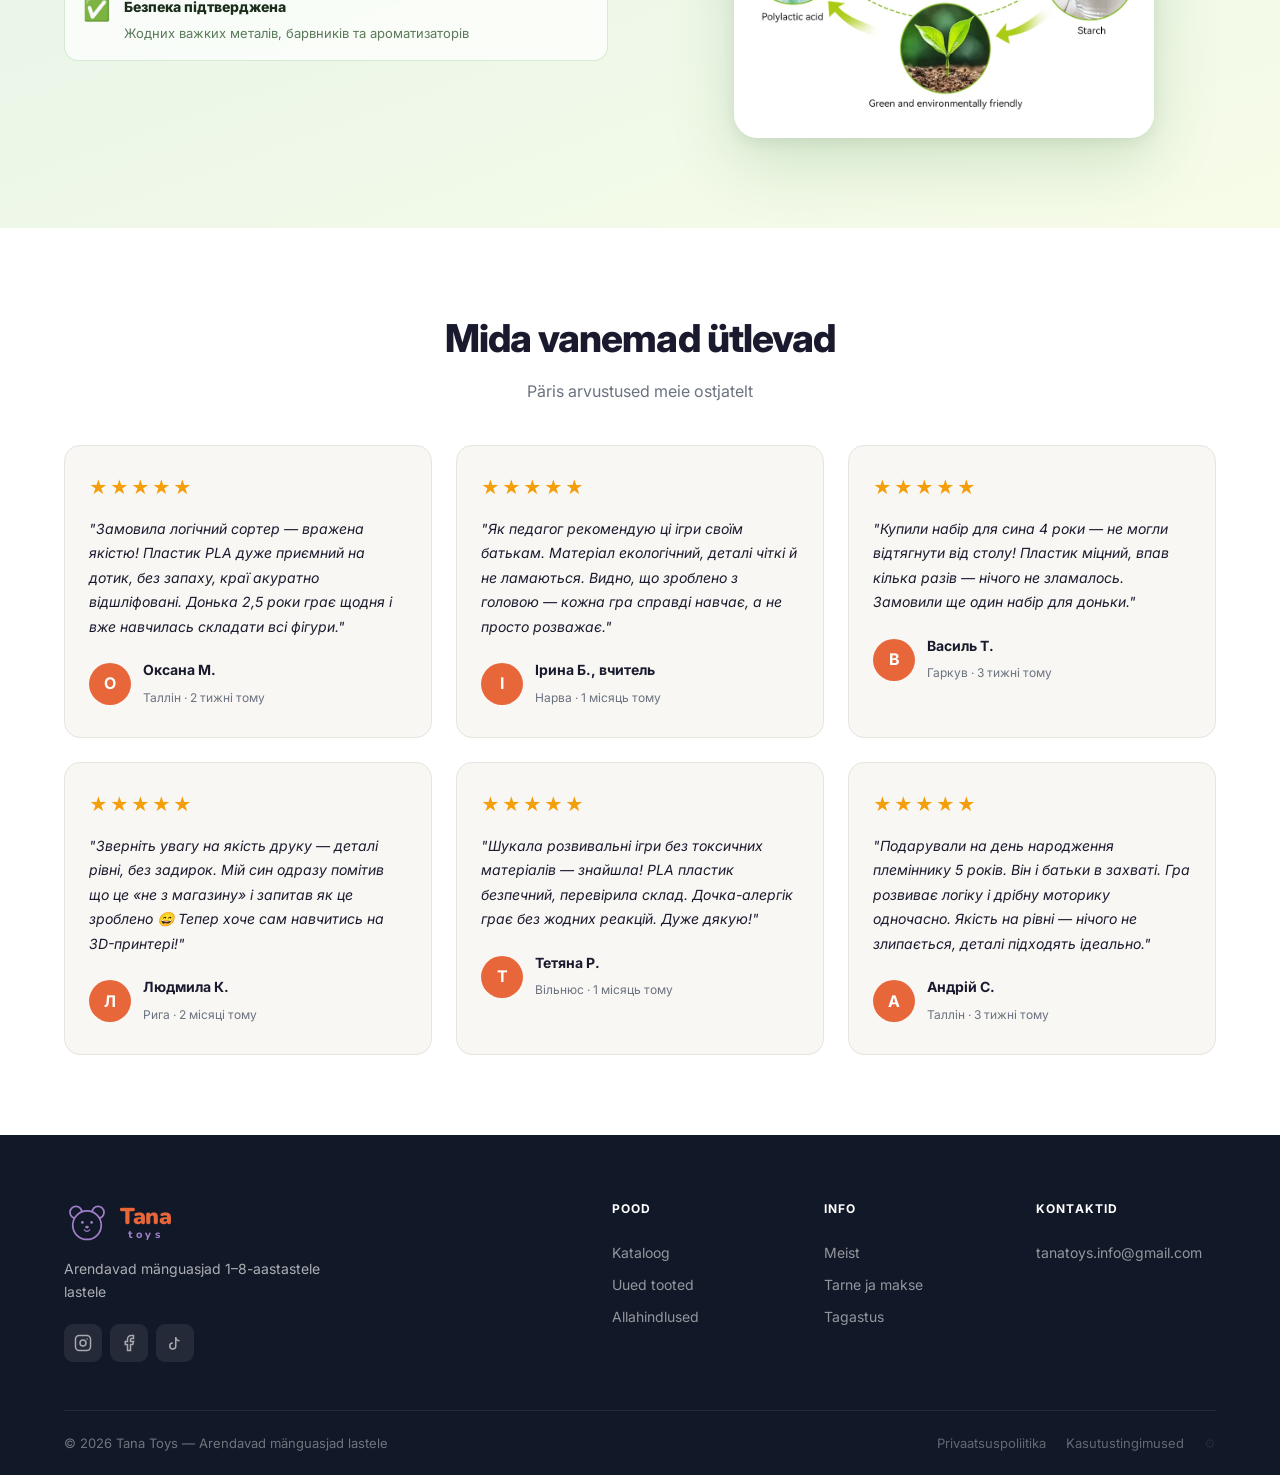
==== commit aad40f1b: "Link header social icons to Instagram and TikTok (same as footer)" ====
--- a/index.html
+++ b/index.html
@@ -78,13 +78,13 @@
                 </button>
 
                 <div class="header-socials">
-                    <a href="#" class="header-social-link" aria-label="Facebook" target="_blank">
+                    <a href="#" class="header-social-link" aria-label="Facebook" target="_blank" rel="noopener">
                         <svg width="20" height="20" viewBox="0 0 24 24" fill="currentColor"><path d="M18 2h-3a5 5 0 0 0-5 5v3H7v4h3v8h4v-8h3l1-4h-4V7a1 1 0 0 1 1-1h3z"/></svg>
                     </a>
-                    <a href="#" class="header-social-link" aria-label="Instagram" target="_blank">
+                    <a href="https://www.instagram.com/tana__toys?igsh=b3F1NjJveHdsN2Js&utm_source=qr" class="header-social-link" aria-label="Instagram" target="_blank" rel="noopener">
                         <svg width="20" height="20" viewBox="0 0 24 24" fill="none" stroke="currentColor" stroke-width="2" stroke-linecap="round" stroke-linejoin="round"><rect x="2" y="2" width="20" height="20" rx="5" ry="5"/><path d="M16 11.37A4 4 0 1 1 12.63 8 4 4 0 0 1 16 11.37z"/><line x1="17.5" y1="6.5" x2="17.51" y2="6.5"/></svg>
                     </a>
-                    <a href="#" class="header-social-link" aria-label="TikTok" target="_blank">
+                    <a href="https://www.tiktok.com/@tana.toys.tallinn?_r=1" class="header-social-link" aria-label="TikTok" target="_blank" rel="noopener">
                         <svg width="20" height="20" viewBox="0 0 24 24" fill="currentColor"><path d="M19.59 6.69a4.83 4.83 0 0 1-3.77-4.25V2h-3.45v13.67a2.89 2.89 0 0 1-2.88 2.5 2.89 2.89 0 0 1-2.89-2.89 2.89 2.89 0 0 1 2.89-2.89c.28 0 .54.04.79.1V9.01a6.34 6.34 0 0 0-.79-.05 6.34 6.34 0 0 0-6.34 6.34 6.34 6.34 0 0 0 6.34 6.34 6.34 6.34 0 0 0 6.33-6.34V8.69a8.27 8.27 0 0 0 4.83 1.54V6.78a4.85 4.85 0 0 1-1.06-.09z"/></svg>
                     </a>
                 </div>
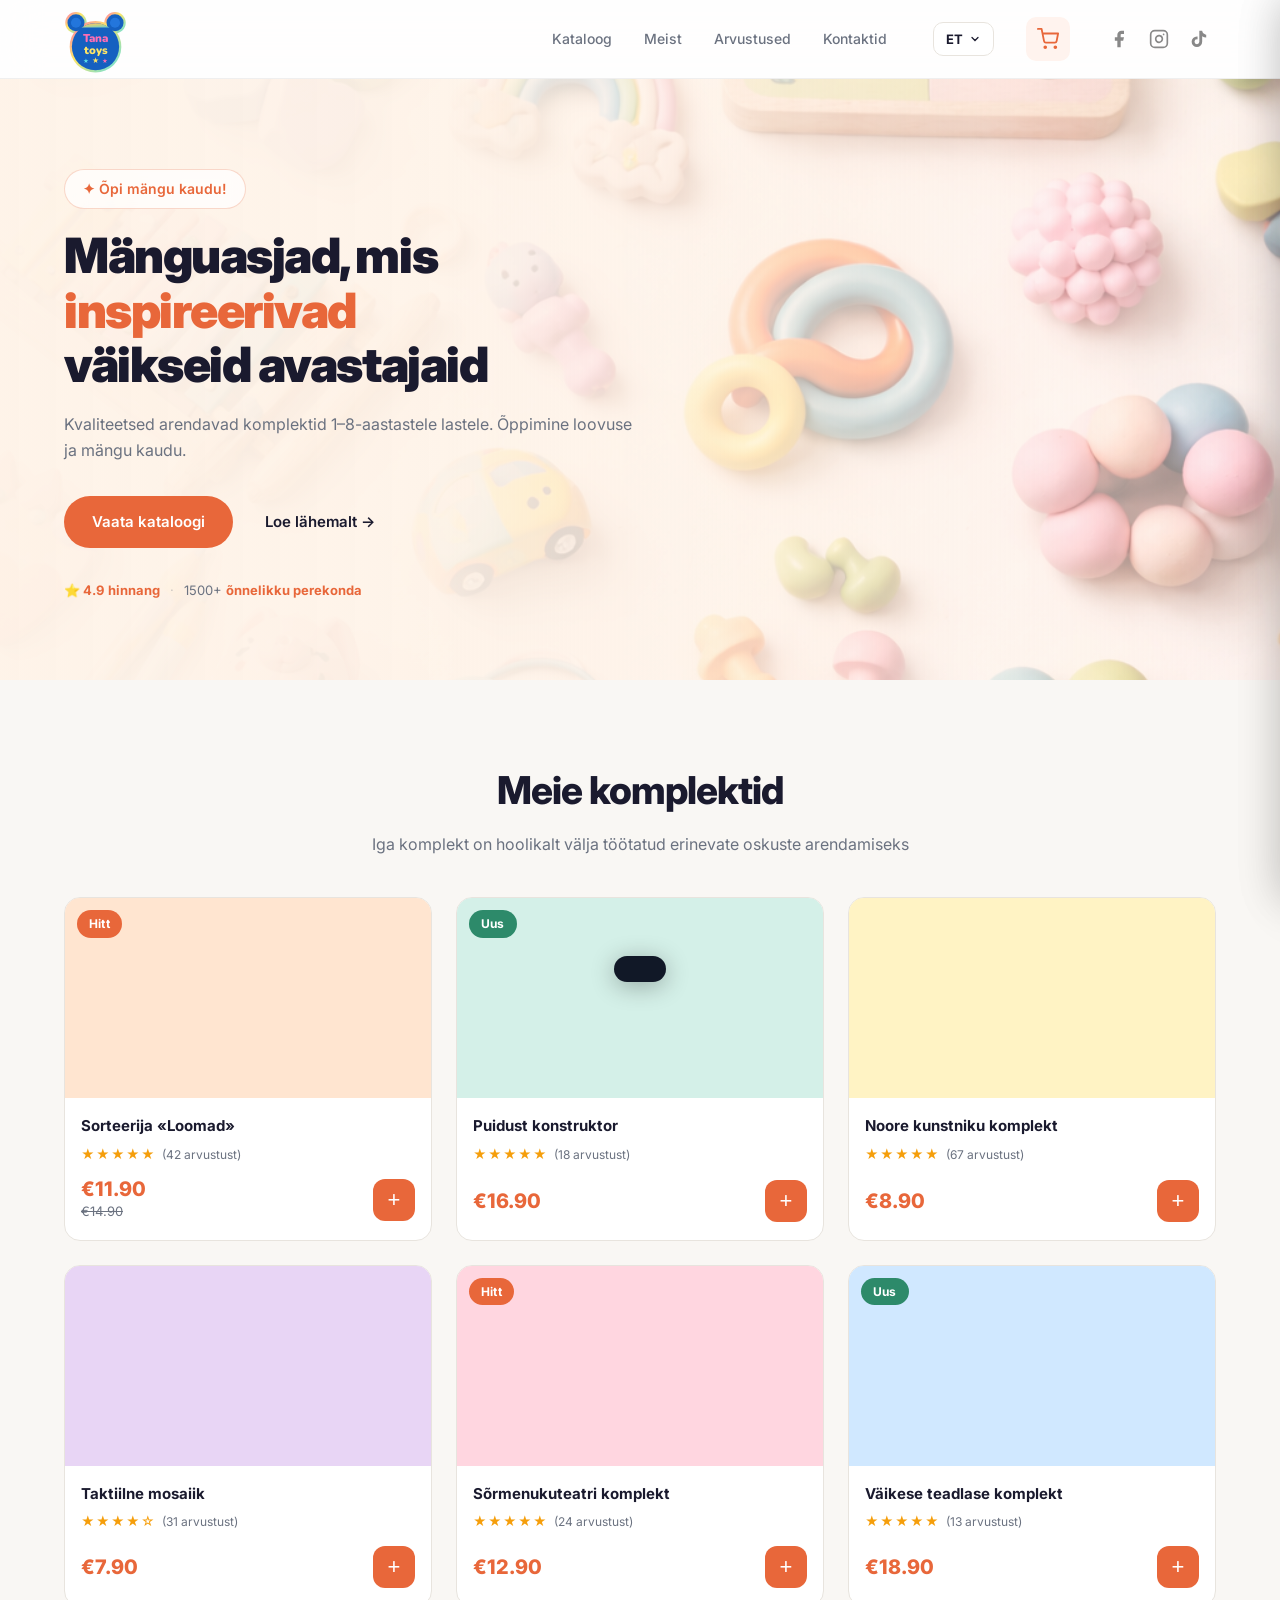
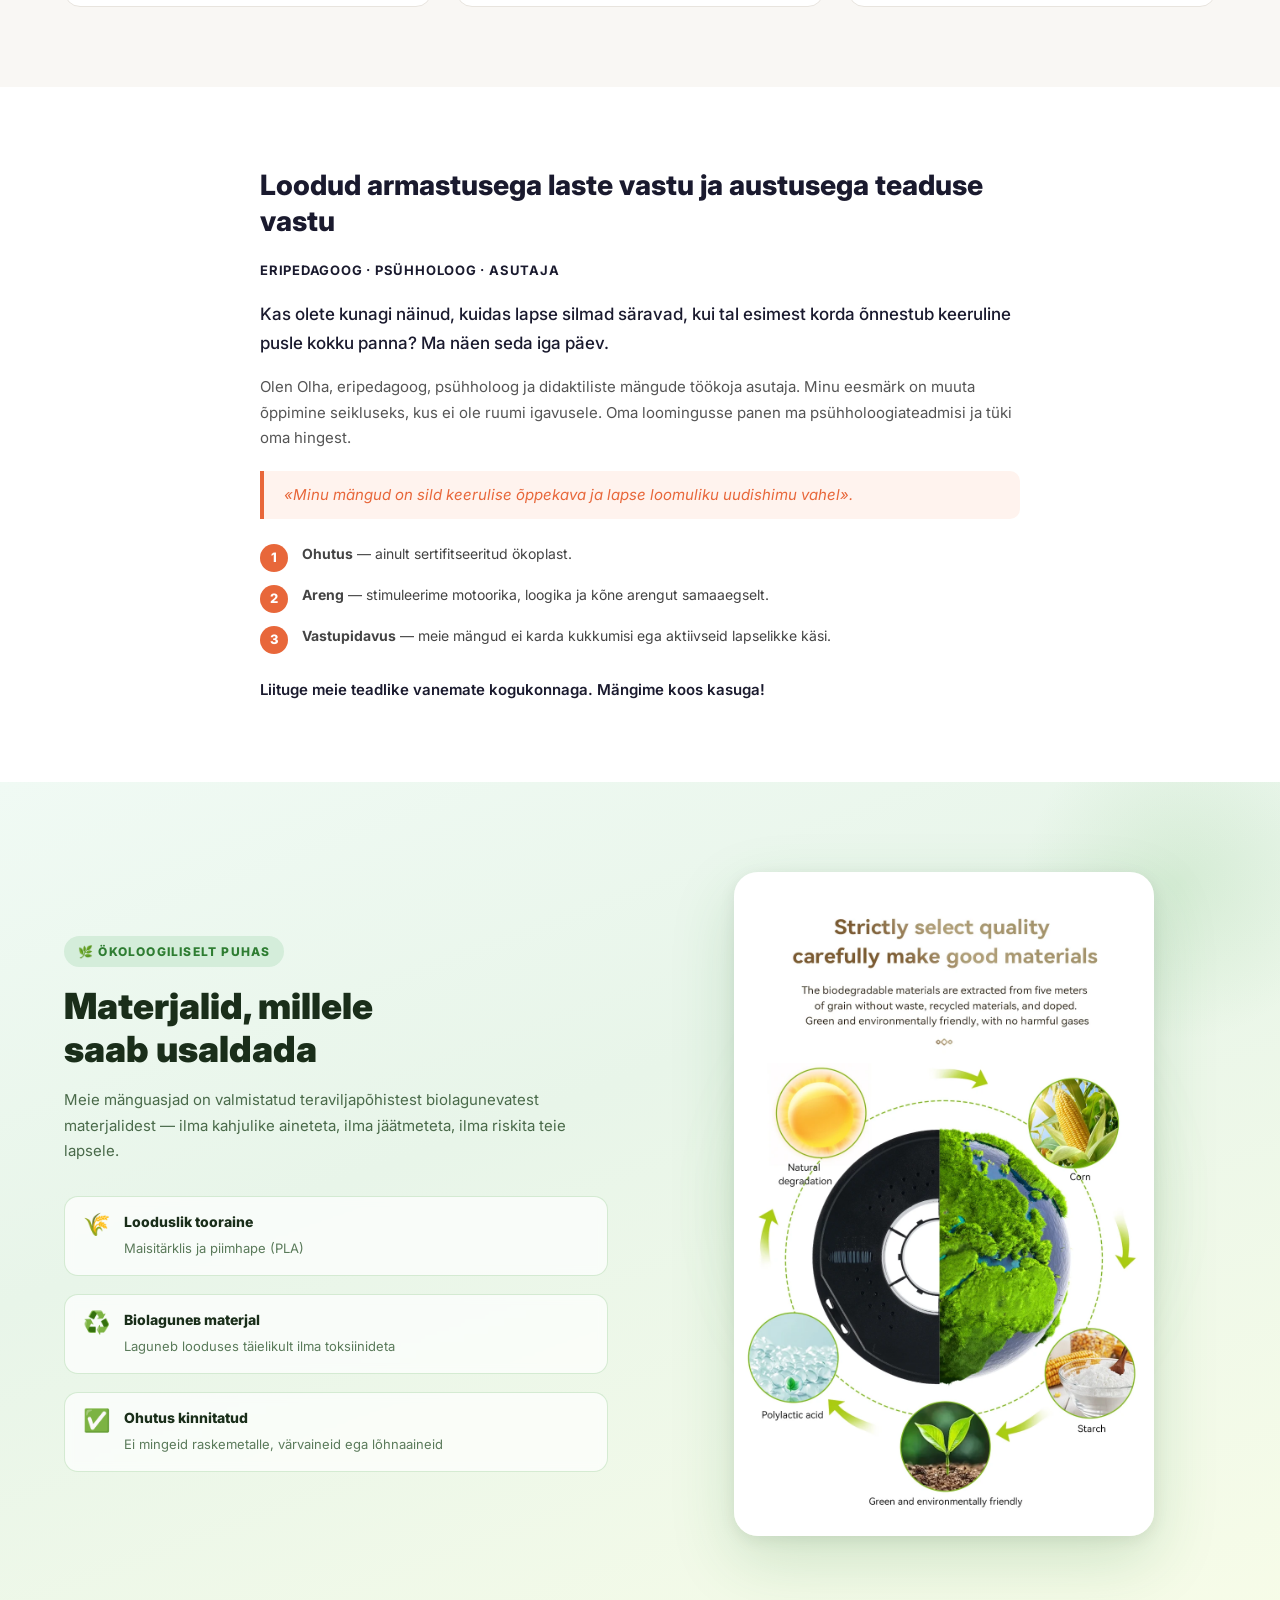
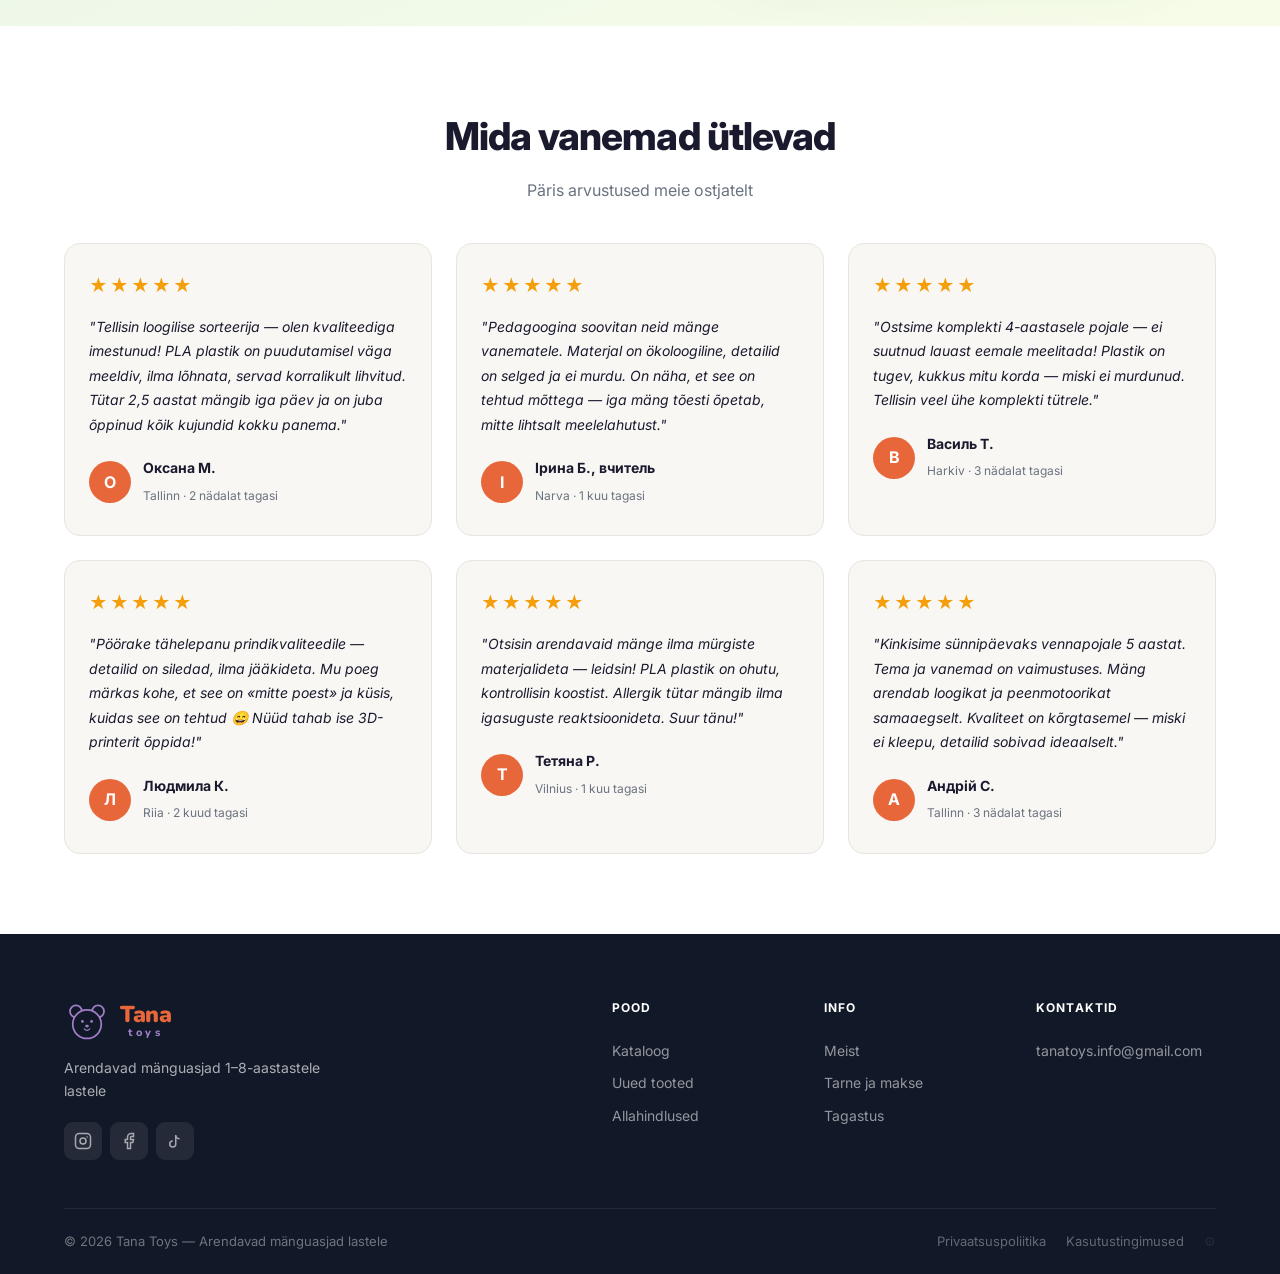
==== commit f161fef0: "Translate all site content: About, Eco, Reviews sections in 6 languages; remove Features block" ====
--- a/index.html
+++ b/index.html
@@ -171,87 +171,31 @@
         </div>
     </section>
 
-    <!-- FEATURES -->
-    <section class="features" id="features">
-        <div class="container">
-            <div class="features-grid">
-                <div class="feature-card animate-on-scroll">
-                    <div class="feature-icon">
-                        <svg width="24" height="24" viewBox="0 0 24 24" fill="none" stroke="currentColor" stroke-width="2" stroke-linecap="round" stroke-linejoin="round">
-                            <path d="M12 22s8-4 8-10V5l-8-3-8 3v7c0 6 8 10 8 10z"/>
-                        </svg>
-                    </div>
-                    <div class="feature-text">
-                        <h3 data-i18n="feat1_title">Безпечні матеріали</h3>
-                        <p data-i18n="feat1_sub">Сертифіковані та екологічні</p>
-                    </div>
-                </div>
-                <div class="feature-card animate-on-scroll">
-                    <div class="feature-icon">
-                        <svg width="24" height="24" viewBox="0 0 24 24" fill="none" stroke="currentColor" stroke-width="2" stroke-linecap="round" stroke-linejoin="round">
-                            <path d="M20.84 4.61a5.5 5.5 0 0 0-7.78 0L12 5.67l-1.06-1.06a5.5 5.5 0 0 0-7.78 7.78l1.06 1.06L12 21.23l7.78-7.78 1.06-1.06a5.5 5.5 0 0 0 0-7.78z"/>
-                        </svg>
-                    </div>
-                    <div class="feature-text">
-                        <h3 data-i18n="feat2_title">З любов'ю</h3>
-                        <p data-i18n="feat2_sub">Розроблено педагогами</p>
-                    </div>
-                </div>
-                <div class="feature-card animate-on-scroll">
-                    <div class="feature-icon">
-                        <svg width="24" height="24" viewBox="0 0 24 24" fill="none" stroke="currentColor" stroke-width="2" stroke-linecap="round" stroke-linejoin="round">
-                            <rect x="1" y="3" width="15" height="13"/>
-                            <polygon points="16 8 20 8 23 11 23 16 16 16 16 8"/>
-                            <circle cx="5.5" cy="18.5" r="2.5"/>
-                            <circle cx="18.5" cy="18.5" r="2.5"/>
-                        </svg>
-                    </div>
-                    <div class="feature-text">
-                        <h3 data-i18n="feat3_title">Швидка доставка</h3>
-                        <p data-i18n="feat3_sub">По всій Україні</p>
-                    </div>
-                </div>
-                <div class="feature-card animate-on-scroll">
-                    <div class="feature-icon">
-                        <svg width="24" height="24" viewBox="0 0 24 24" fill="none" stroke="currentColor" stroke-width="2" stroke-linecap="round" stroke-linejoin="round">
-                            <polyline points="23 6 13.5 15.5 8.5 10.5 1 18"/>
-                            <polyline points="17 6 23 6 23 12"/>
-                        </svg>
-                    </div>
-                    <div class="feature-text">
-                        <h3 data-i18n="feat4_title">Повернення 14 днів</h3>
-                        <p data-i18n="feat4_sub">Без зайвих питань</p>
-                    </div>
-                </div>
-            </div>
-        </div>
-    </section>
-
     <!-- ABOUT -->
     <section class="about-section" id="about">
         <div class="container">
             <div class="about-inner">
                 <div class="about-text">
-                    <h2 class="about-title">Створено з любов'ю до дітей та повагою до науки</h2>
-                    <p class="about-role">Дефектолог · Психолог · Засновниця</p>
-                    <p class="about-lead">Ви коли-небудь бачили, як сяють очі дитини, коли у неї вперше виходить скласти складний пазл чи розгадати логічну загадку? Я спостерігаю це щодня.</p>
-                    <p class="about-body">Я — Ольга, дефектолог, психолог і засновниця майстерні дидактичних ігор. Моя мета — перетворити навчання на пригоду, де немає місця нудьзі. У свої розробки я вкладаю не лише знання з психології, а й частинку своєї душі.</p>
-                    <blockquote class="about-quote">«Мої ігри — це міст між складною програмою навчання та природною цікавістю дитини».</blockquote>
+                    <h2 class="about-title" data-i18n="about_title">Створено з любов'ю до дітей та повагою до науки</h2>
+                    <p class="about-role" data-i18n="about_role">Дефектолог · Психолог · Засновниця</p>
+                    <p class="about-lead" data-i18n="about_lead">Ви коли-небудь бачили, як сяють очі дитини, коли у неї вперше виходить скласти складний пазл чи розгадати логічну загадку? Я спостерігаю це щодня.</p>
+                    <p class="about-body" data-i18n="about_body">Я — Ольга, дефектолог, психолог і засновниця майстерні дидактичних ігор. Моя мета — перетворити навчання на пригоду, де немає місця нудьзі. У свої розробки я вкладаю не лише знання з психології, а й частинку своєї душі.</p>
+                    <blockquote class="about-quote" data-i18n="about_quote">«Мої ігри — це міст між складною програмою навчання та природною цікавістю дитини».</blockquote>
                     <div class="about-values">
                         <div class="about-value">
                             <span class="about-value-num">1</span>
-                            <div><strong>Безпека</strong> — тільки сертифікований еко-пластик.</div>
+                            <div data-i18n-html="about_val1"><strong>Безпека</strong> — тільки сертифікований еко-пластик.</div>
                         </div>
                         <div class="about-value">
                             <span class="about-value-num">2</span>
-                            <div><strong>Розвиток</strong> — стимулюємо моторику, логіку та мовлення одночасно.</div>
+                            <div data-i18n-html="about_val2"><strong>Розвиток</strong> — стимулюємо моторику, логіку та мовлення одночасно.</div>
                         </div>
                         <div class="about-value">
                             <span class="about-value-num">3</span>
-                            <div><strong>Довговічність</strong> — наші ігри не бояться падінь чи активних дитячих рук.</div>
-                        </div>
-                    </div>
-                    <p class="about-cta">Приєднуйтесь до нашої спільноти свідомих батьків. Давайте грати з користю!</p>
+                            <div data-i18n-html="about_val3"><strong>Довговічність</strong> — наші ігри не бояться падінь чи активних дитячих рук.</div>
+                        </div>
+                    </div>
+                    <p class="about-cta" data-i18n="about_cta">Приєднуйтесь до нашої спільноти свідомих батьків. Давайте грати з користю!</p>
                 </div>
             </div>
         </div>
@@ -262,29 +206,29 @@
         <div class="container">
             <div class="eco-inner">
                 <div class="eco-text animate-on-scroll">
-                    <div class="eco-badge">🌿 Екологічно чисто</div>
-                    <h2 class="eco-title">Матеріали, яким<br>можна довіряти</h2>
-                    <p class="eco-lead">Наші іграшки виготовлені з біорозкладних матеріалів на основі зерна — без шкідливих речовин, без відходів, без ризику для вашої дитини.</p>
+                    <div class="eco-badge" data-i18n="eco_badge">🌿 Екологічно чисто</div>
+                    <h2 class="eco-title" data-i18n-html="eco_title">Матеріали, яким<br>можна довіряти</h2>
+                    <p class="eco-lead" data-i18n="eco_lead">Наші іграшки виготовлені з біорозкладних матеріалів на основі зерна — без шкідливих речовин, без відходів, без ризику для вашої дитини.</p>
                     <div class="eco-pillars">
                         <div class="eco-pillar">
                             <div class="eco-pillar-icon">🌾</div>
                             <div>
-                                <strong>Натуральна сировина</strong>
-                                <span>Кукурудзяний крохмаль та молочна кислота (PLA)</span>
+                                <strong data-i18n="eco_p1_title">Натуральна сировина</strong>
+                                <span data-i18n="eco_p1_sub">Кукурудзяний крохмаль та молочна кислота (PLA)</span>
                             </div>
                         </div>
                         <div class="eco-pillar">
                             <div class="eco-pillar-icon">♻️</div>
                             <div>
-                                <strong>Біорозкладний матеріал</strong>
-                                <span>Повністю розкладається в природі без токсинів</span>
+                                <strong data-i18n="eco_p2_title">Біорозкладний матеріал</strong>
+                                <span data-i18n="eco_p2_sub">Повністю розкладається в природі без токсинів</span>
                             </div>
                         </div>
                         <div class="eco-pillar">
                             <div class="eco-pillar-icon">✅</div>
                             <div>
-                                <strong>Безпека підтверджена</strong>
-                                <span>Жодних важких металів, барвників та ароматизаторів</span>
+                                <strong data-i18n="eco_p3_title">Безпека підтверджена</strong>
+                                <span data-i18n="eco_p3_sub">Жодних важких металів, барвників та ароматизаторів</span>
                             </div>
                         </div>
                     </div>
@@ -307,67 +251,67 @@
             <div class="reviews-grid">
                 <div class="review-card animate-on-scroll">
                     <div class="review-stars">★★★★★</div>
-                    <p class="review-text">"Замовила логічний сортер — вражена якістю! Пластик PLA дуже приємний на дотик, без запаху, краї акуратно відшліфовані. Донька 2,5 роки грає щодня і вже навчилась складати всі фігури."</p>
+                    <p class="review-text" data-i18n="rev1_text">"Замовила логічний сортер — вражена якістю! Пластик PLA дуже приємний на дотик, без запаху, краї акуратно відшліфовані. Донька 2,5 роки грає щодня і вже навчилась складати всі фігури."</p>
                     <div class="review-author">
                         <div class="review-avatar">О</div>
                         <div class="review-info">
                             <strong>Оксана М.</strong>
-                            <span>Таллін · 2 тижні тому</span>
+                            <span data-i18n="rev1_date">Таллін · 2 тижні тому</span>
                         </div>
                     </div>
                 </div>
                 <div class="review-card animate-on-scroll">
                     <div class="review-stars">★★★★★</div>
-                    <p class="review-text">"Як педагог рекомендую ці ігри своїм батькам. Матеріал екологічний, деталі чіткі й не ламаються. Видно, що зроблено з головою — кожна гра справді навчає, а не просто розважає."</p>
+                    <p class="review-text" data-i18n="rev2_text">"Як педагог рекомендую ці ігри своїм батькам. Матеріал екологічний, деталі чіткі й не ламаються. Видно, що зроблено з головою — кожна гра справді навчає, а не просто розважає."</p>
                     <div class="review-author">
                         <div class="review-avatar">І</div>
                         <div class="review-info">
                             <strong>Ірина Б., вчитель</strong>
-                            <span>Нарва · 1 місяць тому</span>
+                            <span data-i18n="rev2_date">Нарва · 1 місяць тому</span>
                         </div>
                     </div>
                 </div>
                 <div class="review-card animate-on-scroll">
                     <div class="review-stars">★★★★★</div>
-                    <p class="review-text">"Купили набір для сина 4 роки — не могли відтягнути від столу! Пластик міцний, впав кілька разів — нічого не зламалось. Замовили ще один набір для доньки."</p>
+                    <p class="review-text" data-i18n="rev3_text">"Купили набір для сина 4 роки — не могли відтягнути від столу! Пластик міцний, впав кілька разів — нічого не зламалось. Замовили ще один набір для доньки."</p>
                     <div class="review-author">
                         <div class="review-avatar">В</div>
                         <div class="review-info">
                             <strong>Василь Т.</strong>
-                            <span>Гаркув · 3 тижні тому</span>
+                            <span data-i18n="rev3_date">Харків · 3 тижні тому</span>
                         </div>
                     </div>
                 </div>
                 <div class="review-card animate-on-scroll">
                     <div class="review-stars">★★★★★</div>
-                    <p class="review-text">"Зверніть увагу на якість друку — деталі рівні, без задирок. Мій син одразу помітив що це «не з магазину» і запитав як це зроблено 😄 Тепер хоче сам навчитись на 3D-принтері!"</p>
+                    <p class="review-text" data-i18n="rev4_text">"Зверніть увагу на якість друку — деталі рівні, без задирок. Мій син одразу помітив що це «не з магазину» і запитав як це зроблено 😄 Тепер хоче сам навчитись на 3D-принтері!"</p>
                     <div class="review-author">
                         <div class="review-avatar">Л</div>
                         <div class="review-info">
                             <strong>Людмила К.</strong>
-                            <span>Рига · 2 місяці тому</span>
+                            <span data-i18n="rev4_date">Рига · 2 місяці тому</span>
                         </div>
                     </div>
                 </div>
                 <div class="review-card animate-on-scroll">
                     <div class="review-stars">★★★★★</div>
-                    <p class="review-text">"Шукала розвивальні ігри без токсичних матеріалів — знайшла! PLA пластик безпечний, перевірила склад. Дочка-алергік грає без жодних реакцій. Дуже дякую!"</p>
+                    <p class="review-text" data-i18n="rev5_text">"Шукала розвивальні ігри без токсичних матеріалів — знайшла! PLA пластик безпечний, перевірила склад. Дочка-алергік грає без жодних реакцій. Дуже дякую!"</p>
                     <div class="review-author">
                         <div class="review-avatar">Т</div>
                         <div class="review-info">
                             <strong>Тетяна Р.</strong>
-                            <span>Вільнюс · 1 місяць тому</span>
+                            <span data-i18n="rev5_date">Вільнюс · 1 місяць тому</span>
                         </div>
                     </div>
                 </div>
                 <div class="review-card animate-on-scroll">
                     <div class="review-stars">★★★★★</div>
-                    <p class="review-text">"Подарували на день народження племіннику 5 років. Він і батьки в захваті. Гра розвиває логіку і дрібну моторику одночасно. Якість на рівні — нічого не злипається, деталі підходять ідеально."</p>
+                    <p class="review-text" data-i18n="rev6_text">"Подарували на день народження племіннику 5 років. Він і батьки в захваті. Гра розвиває логіку і дрібну моторику одночасно. Якість на рівні — нічого не злипається, деталі підходять ідеально."</p>
                     <div class="review-author">
                         <div class="review-avatar">А</div>
                         <div class="review-info">
                             <strong>Андрій С.</strong>
-                            <span>Таллін · 3 тижні тому</span>
+                            <span data-i18n="rev6_date">Таллін · 3 тижні тому</span>
                         </div>
                     </div>
                 </div>
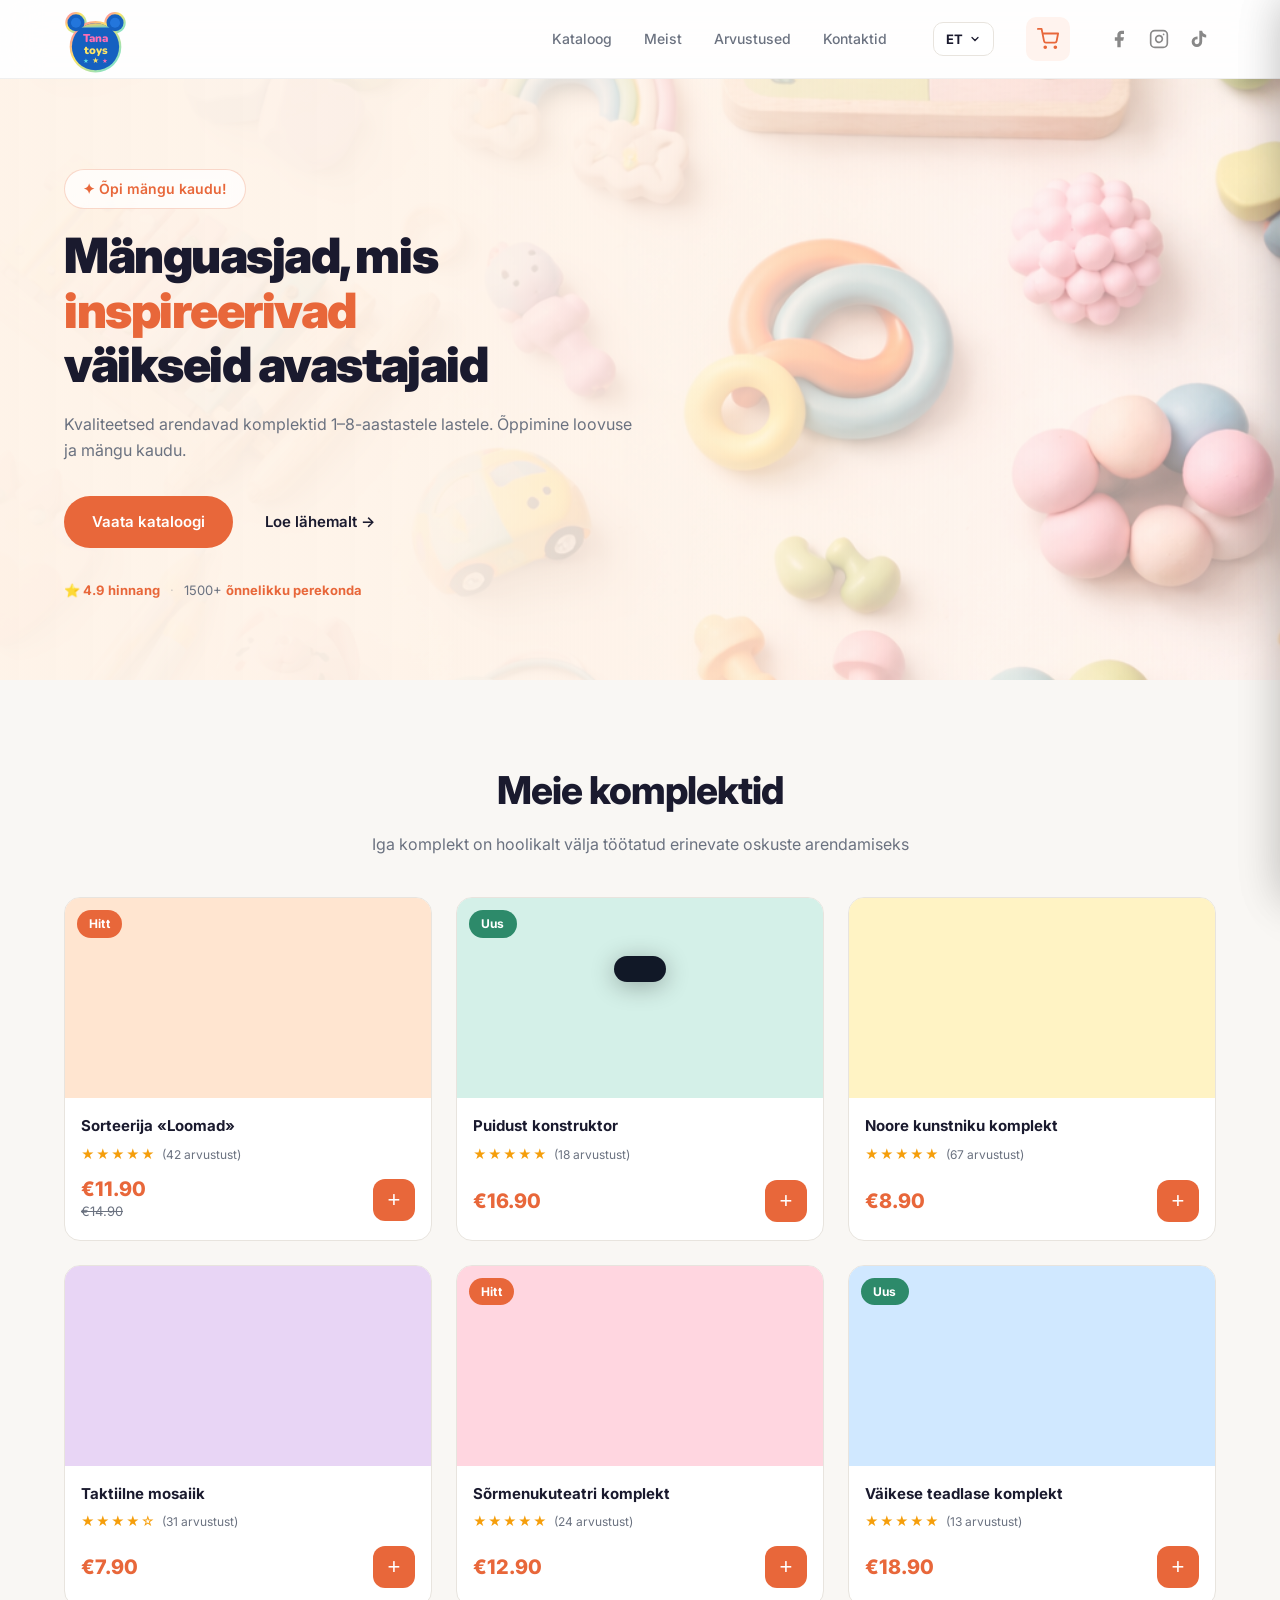
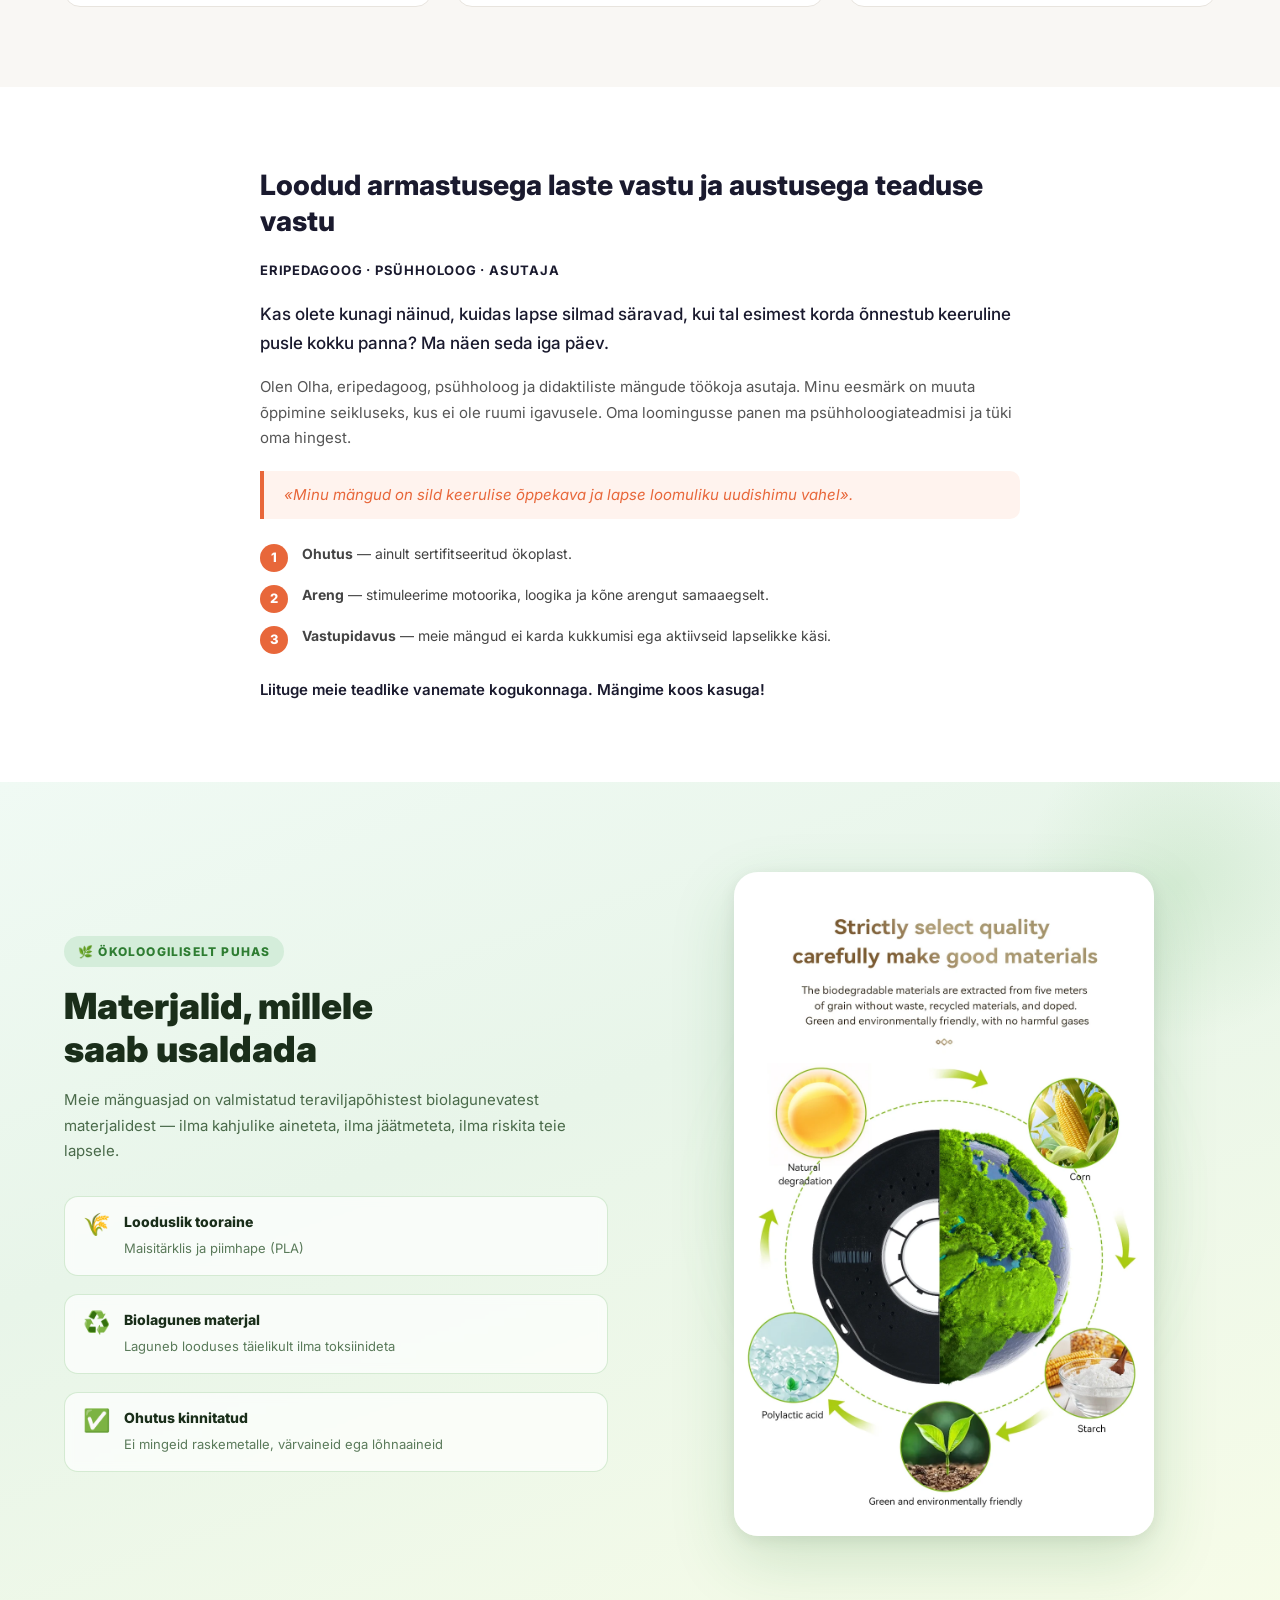
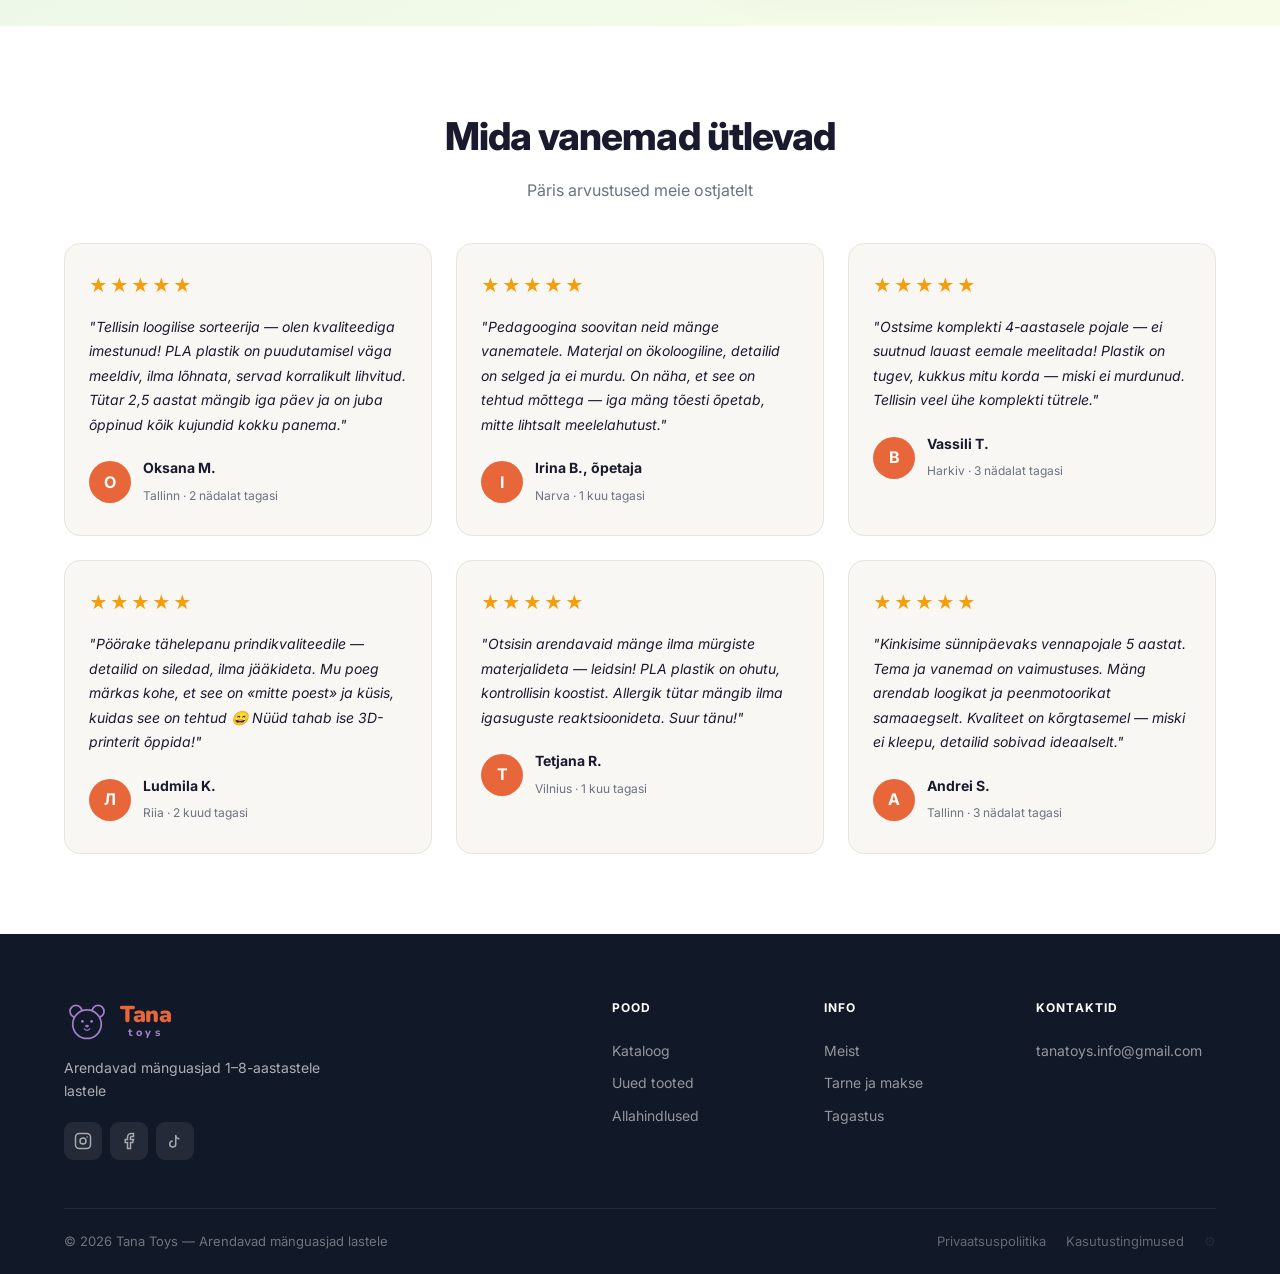
==== commit 2107323a: "Add data-i18n to reviewer names in all 6 languages" ====
--- a/index.html
+++ b/index.html
@@ -255,7 +255,7 @@
                     <div class="review-author">
                         <div class="review-avatar">О</div>
                         <div class="review-info">
-                            <strong>Оксана М.</strong>
+                            <strong data-i18n="rev1_name">Оксана М.</strong>
                             <span data-i18n="rev1_date">Таллін · 2 тижні тому</span>
                         </div>
                     </div>
@@ -266,7 +266,7 @@
                     <div class="review-author">
                         <div class="review-avatar">І</div>
                         <div class="review-info">
-                            <strong>Ірина Б., вчитель</strong>
+                            <strong data-i18n="rev2_name">Ірина Б., вчитель</strong>
                             <span data-i18n="rev2_date">Нарва · 1 місяць тому</span>
                         </div>
                     </div>
@@ -277,7 +277,7 @@
                     <div class="review-author">
                         <div class="review-avatar">В</div>
                         <div class="review-info">
-                            <strong>Василь Т.</strong>
+                            <strong data-i18n="rev3_name">Василь Т.</strong>
                             <span data-i18n="rev3_date">Харків · 3 тижні тому</span>
                         </div>
                     </div>
@@ -288,7 +288,7 @@
                     <div class="review-author">
                         <div class="review-avatar">Л</div>
                         <div class="review-info">
-                            <strong>Людмила К.</strong>
+                            <strong data-i18n="rev4_name">Людмила К.</strong>
                             <span data-i18n="rev4_date">Рига · 2 місяці тому</span>
                         </div>
                     </div>
@@ -299,7 +299,7 @@
                     <div class="review-author">
                         <div class="review-avatar">Т</div>
                         <div class="review-info">
-                            <strong>Тетяна Р.</strong>
+                            <strong data-i18n="rev5_name">Тетяна Р.</strong>
                             <span data-i18n="rev5_date">Вільнюс · 1 місяць тому</span>
                         </div>
                     </div>
@@ -310,7 +310,7 @@
                     <div class="review-author">
                         <div class="review-avatar">А</div>
                         <div class="review-info">
-                            <strong>Андрій С.</strong>
+                            <strong data-i18n="rev6_name">Андрій С.</strong>
                             <span data-i18n="rev6_date">Таллін · 3 тижні тому</span>
                         </div>
                     </div>
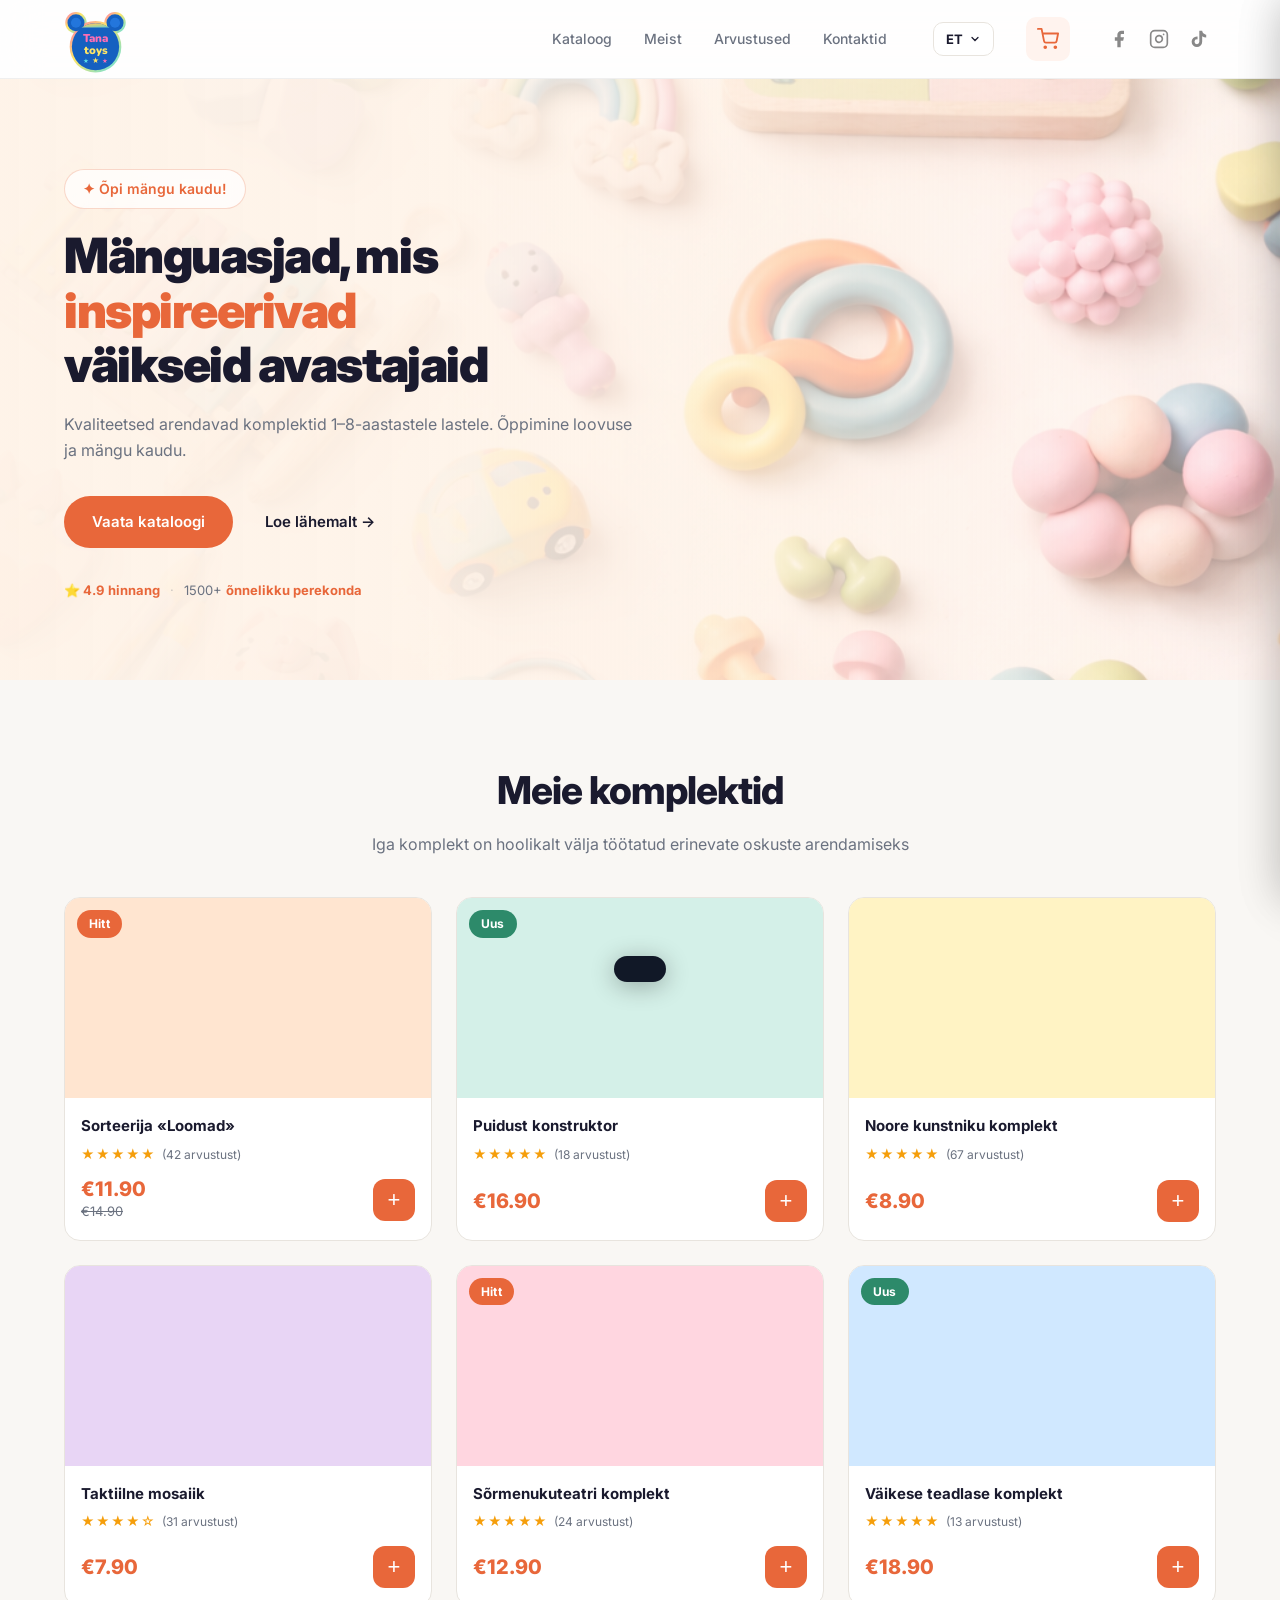
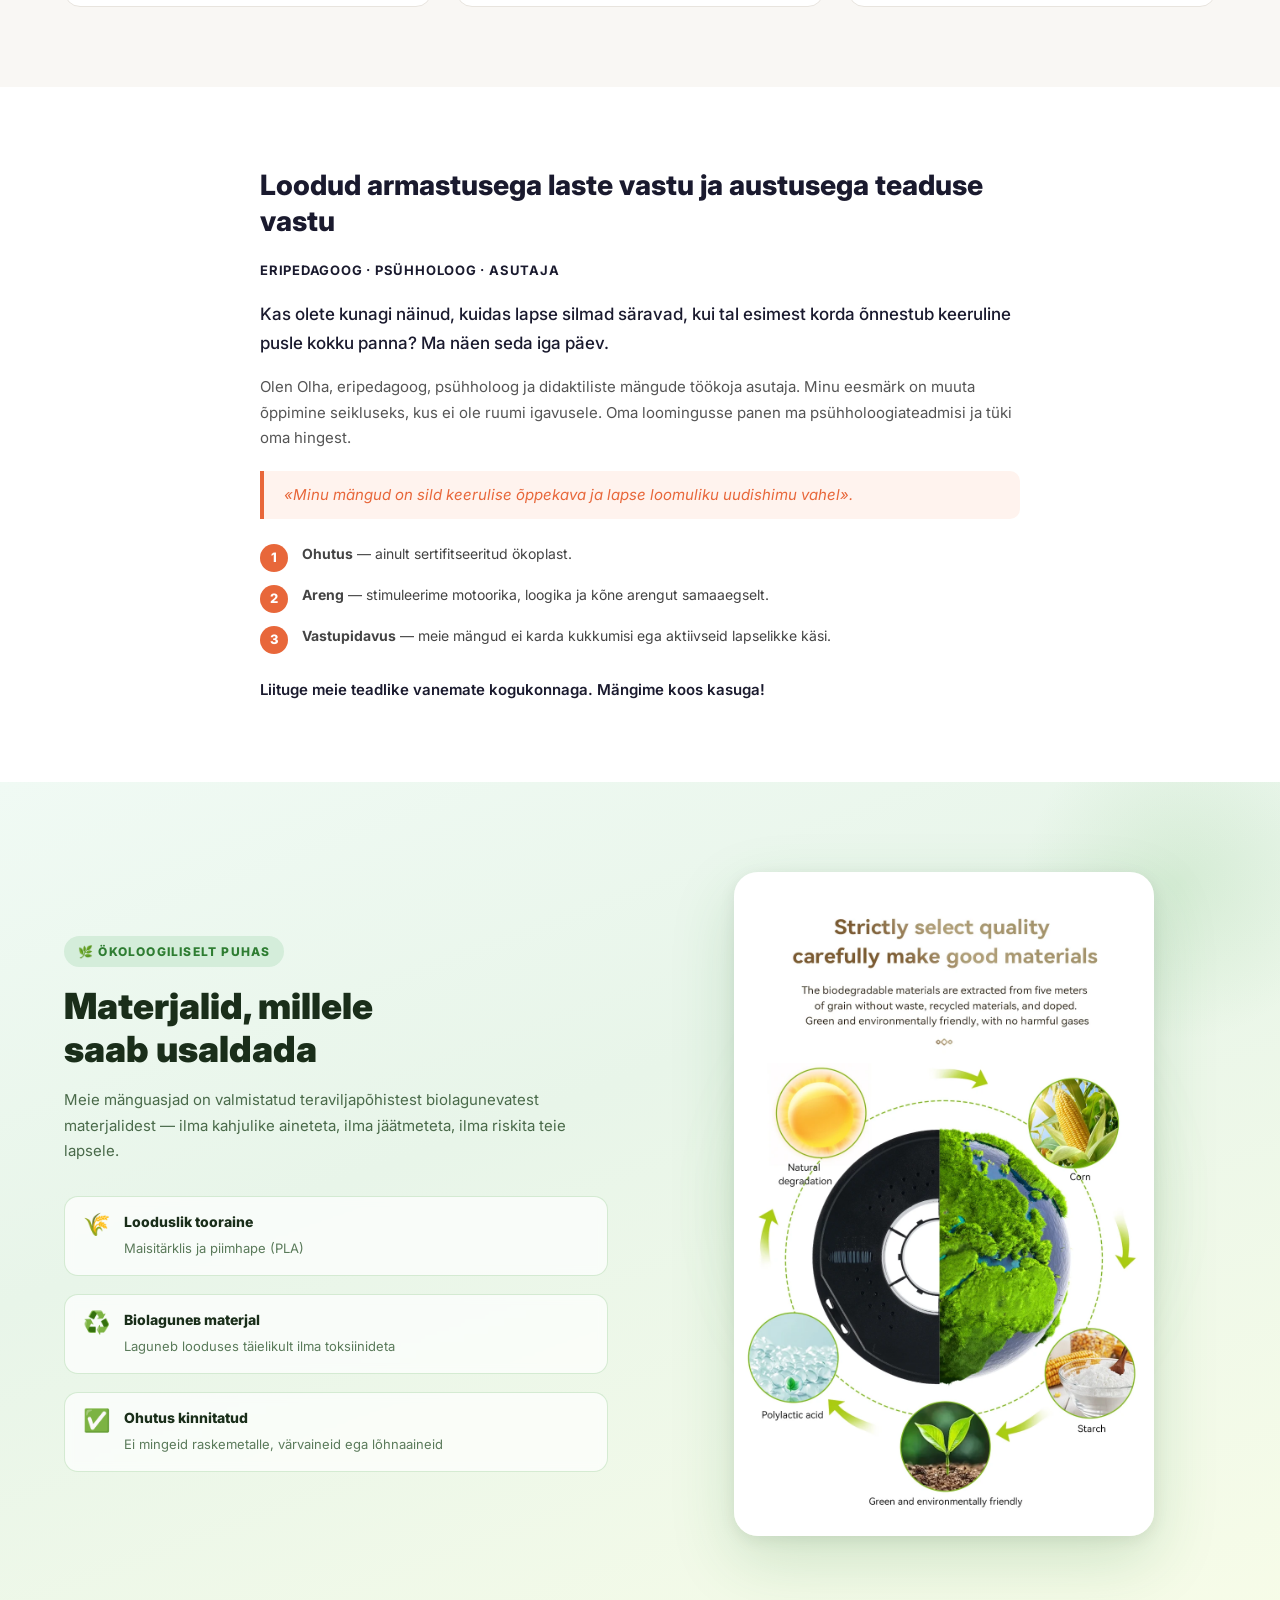
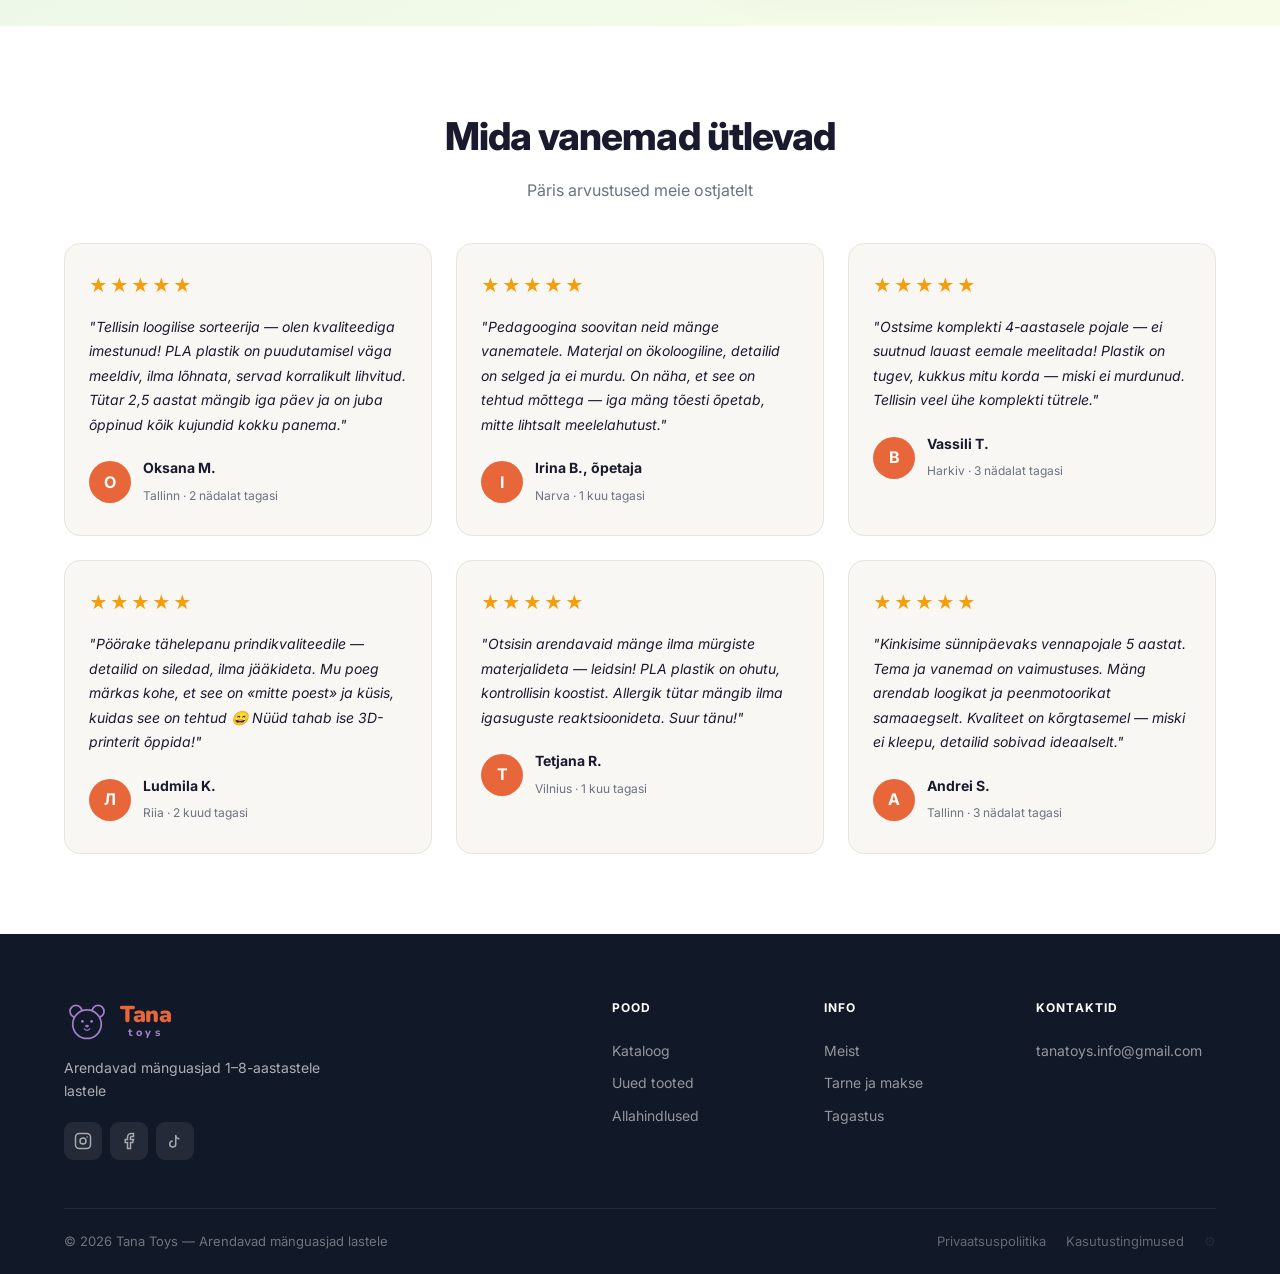
==== commit 3b38dca1: "Translate checkout form in all 6 languages" ====
--- a/index.html
+++ b/index.html
@@ -429,17 +429,17 @@
 
                 <!-- Left: form -->
                 <div class="checkout-form-side">
-                    <h2 class="checkout-title">Оформлення замовлення</h2>
-
-                    <div class="checkout-section-label">Контактні дані</div>
+                    <h2 class="checkout-title" data-i18n="co_title">Оформлення замовлення</h2>
+
+                    <div class="checkout-section-label" data-i18n="co_contact">Контактні дані</div>
                     <div class="checkout-row">
                         <div class="checkout-field">
-                            <label>Ім'я</label>
-                            <input type="text" id="coFirstName" placeholder="Ім'я" autocomplete="given-name">
+                            <label data-i18n="co_firstname">Ім'я</label>
+                            <input type="text" id="coFirstName" placeholder="Ім'я" autocomplete="given-name" data-i18n-placeholder="co_firstname">
                         </div>
                         <div class="checkout-field">
-                            <label>Прізвище</label>
-                            <input type="text" id="coLastName" placeholder="Прізвище" autocomplete="family-name">
+                            <label data-i18n="co_lastname">Прізвище</label>
+                            <input type="text" id="coLastName" placeholder="Прізвище" autocomplete="family-name" data-i18n-placeholder="co_lastname">
                         </div>
                     </div>
                     <div class="checkout-row">
@@ -448,12 +448,12 @@
                             <input type="email" id="coEmail" placeholder="email@example.com" autocomplete="email">
                         </div>
                         <div class="checkout-field">
-                            <label>Телефон</label>
+                            <label data-i18n="co_phone">Телефон</label>
                             <input type="tel" id="coPhone" placeholder="+372 5xxx xxxx" autocomplete="tel">
                         </div>
                     </div>
 
-                    <div class="checkout-section-label" style="margin-top:20px">Спосіб доставки</div>
+                    <div class="checkout-section-label" style="margin-top:20px" data-i18n="co_delivery_method">Спосіб доставки</div>
                     <div class="delivery-options">
                         <label class="delivery-option">
                             <input type="radio" name="delivery" value="omniva" checked onchange="updateDeliveryUI()">
@@ -483,7 +483,7 @@
                             <input type="radio" name="delivery" value="courier" onchange="updateDeliveryUI()">
                             <div class="delivery-option-box">
                                 <div class="delivery-logo courier-logo">🚚</div>
-                                <div class="delivery-name">Kullerteenus (kulleriga)</div>
+                                <div class="delivery-name" data-i18n="co_courier_name">Kullerteenus (kulleriga)</div>
                                 <div class="delivery-price">€4.90</div>
                             </div>
                         </label>
@@ -491,9 +491,9 @@
 
                     <div class="checkout-row" style="margin-top:16px">
                         <div class="checkout-field">
-                            <label>Місто</label>
+                            <label data-i18n="co_city">Місто</label>
                             <select id="coCity">
-                                <option value="">— Оберіть місто —</option>
+                                <option value="" data-i18n="co_city_ph">— Оберіть місто —</option>
                                 <option>Tallinn</option>
                                 <option>Tartu</option>
                                 <option>Narva</option>
@@ -509,50 +509,50 @@
                             </select>
                         </div>
                         <div class="checkout-field" id="terminalField">
-                            <label id="terminalLabel">Назва пакетомату</label>
-                            <input type="text" id="coTerminal" placeholder="напр. Ülemiste keskus">
+                            <label id="terminalLabel" data-i18n="co_terminal">Назва пакетомату</label>
+                            <input type="text" id="coTerminal" placeholder="напр. Ülemiste keskus" data-i18n-placeholder="co_terminal_ph">
                         </div>
                     </div>
 
                     <div class="checkout-field" id="addressField" style="display:none;margin-top:0">
-                        <label>Адреса доставки</label>
-                        <input type="text" id="coAddress" placeholder="Вулиця, будинок, квартира">
-                    </div>
-
-                    <div class="checkout-section-label" style="margin-top:20px">Спосіб оплати</div>
+                        <label data-i18n="co_address_label">Адреса доставки</label>
+                        <input type="text" id="coAddress" placeholder="Вулиця, будинок, квартира" data-i18n-placeholder="co_address_ph">
+                    </div>
+
+                    <div class="checkout-section-label" style="margin-top:20px" data-i18n="co_payment">Спосіб оплати</div>
                     <div class="payment-info-box">
                         <div class="payment-info-icon">🏦</div>
                         <div>
-                            <div class="payment-info-title">Pangaülekanne (банківський переказ)</div>
-                            <div class="payment-info-note">Реквізити для оплати ви отримаєте після підтвердження замовлення</div>
+                            <div class="payment-info-title" data-i18n="co_payment_name">Pangaülekanne (банківський переказ)</div>
+                            <div class="payment-info-note" data-i18n="co_payment_note">Реквізити для оплати ви отримаєте після підтвердження замовлення</div>
                         </div>
                     </div>
 
                     <div class="checkout-field" style="margin-top:12px">
-                        <label>Коментар до замовлення <span style="font-weight:400;color:#999">(необов'язково)</span></label>
-                        <textarea id="coComment" rows="2" placeholder="Побажання, уточнення..."></textarea>
-                    </div>
-
-                    <button class="checkout-submit-btn" id="checkoutSubmitBtn" onclick="submitOrder()">
+                        <label><span data-i18n="co_comment">Коментар до замовлення</span> <span style="font-weight:400;color:#999" data-i18n="co_optional">(необов'язково)</span></label>
+                        <textarea id="coComment" rows="2" placeholder="Побажання, уточнення..." data-i18n-placeholder="co_comment_ph"></textarea>
+                    </div>
+
+                    <button class="checkout-submit-btn" id="checkoutSubmitBtn" onclick="submitOrder()" data-i18n="co_submit">
                         Підтвердити замовлення
                     </button>
                 </div>
 
                 <!-- Right: order summary -->
                 <div class="checkout-summary-side">
-                    <div class="checkout-section-label">Ваше замовлення</div>
+                    <div class="checkout-section-label" data-i18n="co_your_order">Ваше замовлення</div>
                     <div id="checkoutItems" class="checkout-items"></div>
                     <div class="checkout-summary-totals">
                         <div class="checkout-summary-row">
-                            <span>Товари</span>
+                            <span data-i18n="co_goods">Товари</span>
                             <span id="coSubtotal">€0.00</span>
                         </div>
                         <div class="checkout-summary-row">
-                            <span>Доставка</span>
+                            <span data-i18n="co_delivery_label">Доставка</span>
                             <span id="coDeliveryPrice">€2.90</span>
                         </div>
                         <div class="checkout-summary-row checkout-summary-total">
-                            <span>Разом</span>
+                            <span data-i18n="co_total_label">Разом</span>
                             <span id="coTotal">€0.00</span>
                         </div>
                     </div>
@@ -563,12 +563,12 @@
             <!-- SUCCESS STEP -->
             <div id="checkoutSuccess" style="display:none;padding:48px 40px;text-align:center;max-width:560px;margin:0 auto">
                 <div style="width:72px;height:72px;background:#d4f0e8;border-radius:50%;display:flex;align-items:center;justify-content:center;margin:0 auto 20px;font-size:32px">✓</div>
-                <h2 style="font-size:24px;font-weight:800;color:#1a1a2e;margin-bottom:8px">Замовлення прийнято!</h2>
-                <p style="color:#888;font-size:14px;margin-bottom:28px">Ми надіслали підтвердження на вашу пошту. Будь ласка, здійсніть оплату.</p>
+                <h2 style="font-size:24px;font-weight:800;color:#1a1a2e;margin-bottom:8px" data-i18n="co_success_title">Замовлення прийнято!</h2>
+                <p style="color:#888;font-size:14px;margin-bottom:28px" data-i18n="co_success_sub">Ми надіслали підтвердження на вашу пошту. Будь ласка, здійсніть оплату.</p>
 
                 <div style="background:#f4f2ef;border-radius:16px;padding:24px;text-align:left;margin-bottom:24px">
                     <div style="display:flex;align-items:center;justify-content:space-between;margin-bottom:16px">
-                        <div style="font-size:12px;font-weight:800;color:#888;letter-spacing:0.08em;text-transform:uppercase">Реквізити для оплати</div>
+                        <div style="font-size:12px;font-weight:800;color:#888;letter-spacing:0.08em;text-transform:uppercase" data-i18n="co_requisites">Реквізити для оплати</div>
                         <div style="display:flex;align-items:center;gap:8px;background:white;border-radius:8px;padding:6px 12px">
                             <img src="https://cdn.jsdelivr.net/npm/simple-icons@latest/icons/swedbank.svg" alt="Swedbank" width="20" height="20" style="filter:brightness(0) saturate(100%) invert(38%) sepia(99%) saturate(1200%) hue-rotate(1deg) brightness(105%)">
                             <span style="font-weight:800;font-size:13px;color:#FF5000">Swedbank</span>
@@ -580,23 +580,23 @@
                             <span style="font-weight:700;font-family:monospace;font-size:15px" id="successIBAN">EE00 0000 0000 0000 0000</span>
                         </div>
                         <div style="display:flex;justify-content:space-between;font-size:14px">
-                            <span style="color:#888">Отримувач</span>
+                            <span style="color:#888" data-i18n="co_recipient_label">Отримувач</span>
                             <span style="font-weight:600" id="successRecipient">Ім'я Прізвище</span>
                         </div>
                         <div style="display:flex;justify-content:space-between;font-size:14px">
-                            <span style="color:#888">Сума</span>
+                            <span style="color:#888" data-i18n="co_amount_label">Сума</span>
                             <span style="font-weight:800;color:#E8673A;font-size:16px" id="successAmount">€0.00</span>
                         </div>
                         <div style="height:1px;background:#e8e4df"></div>
                         <div style="display:flex;justify-content:space-between;font-size:14px">
-                            <span style="color:#888">Призначення платежу</span>
+                            <span style="color:#888" data-i18n="co_purpose">Призначення платежу</span>
                             <span style="font-weight:700" id="successOrderNum">#TT-0000</span>
                         </div>
                     </div>
                 </div>
 
-                <p style="font-size:13px;color:#aaa;margin-bottom:28px">Після отримання оплати ми відправимо ваше замовлення та надішлемо трекінг-номер.</p>
-                <button onclick="closeCheckout()" style="padding:14px 40px;background:#E8673A;color:white;border:none;border-radius:12px;font-size:15px;font-weight:700;cursor:pointer">Закрити</button>
+                <p style="font-size:13px;color:#aaa;margin-bottom:28px" data-i18n="co_after_payment">Після отримання оплати ми відправимо ваше замовлення та надішлемо трекінг-номер.</p>
+                <button onclick="closeCheckout()" style="padding:14px 40px;background:#E8673A;color:white;border:none;border-radius:12px;font-size:15px;font-weight:700;cursor:pointer" data-i18n="co_close">Закрити</button>
             </div>
 
         </div>
